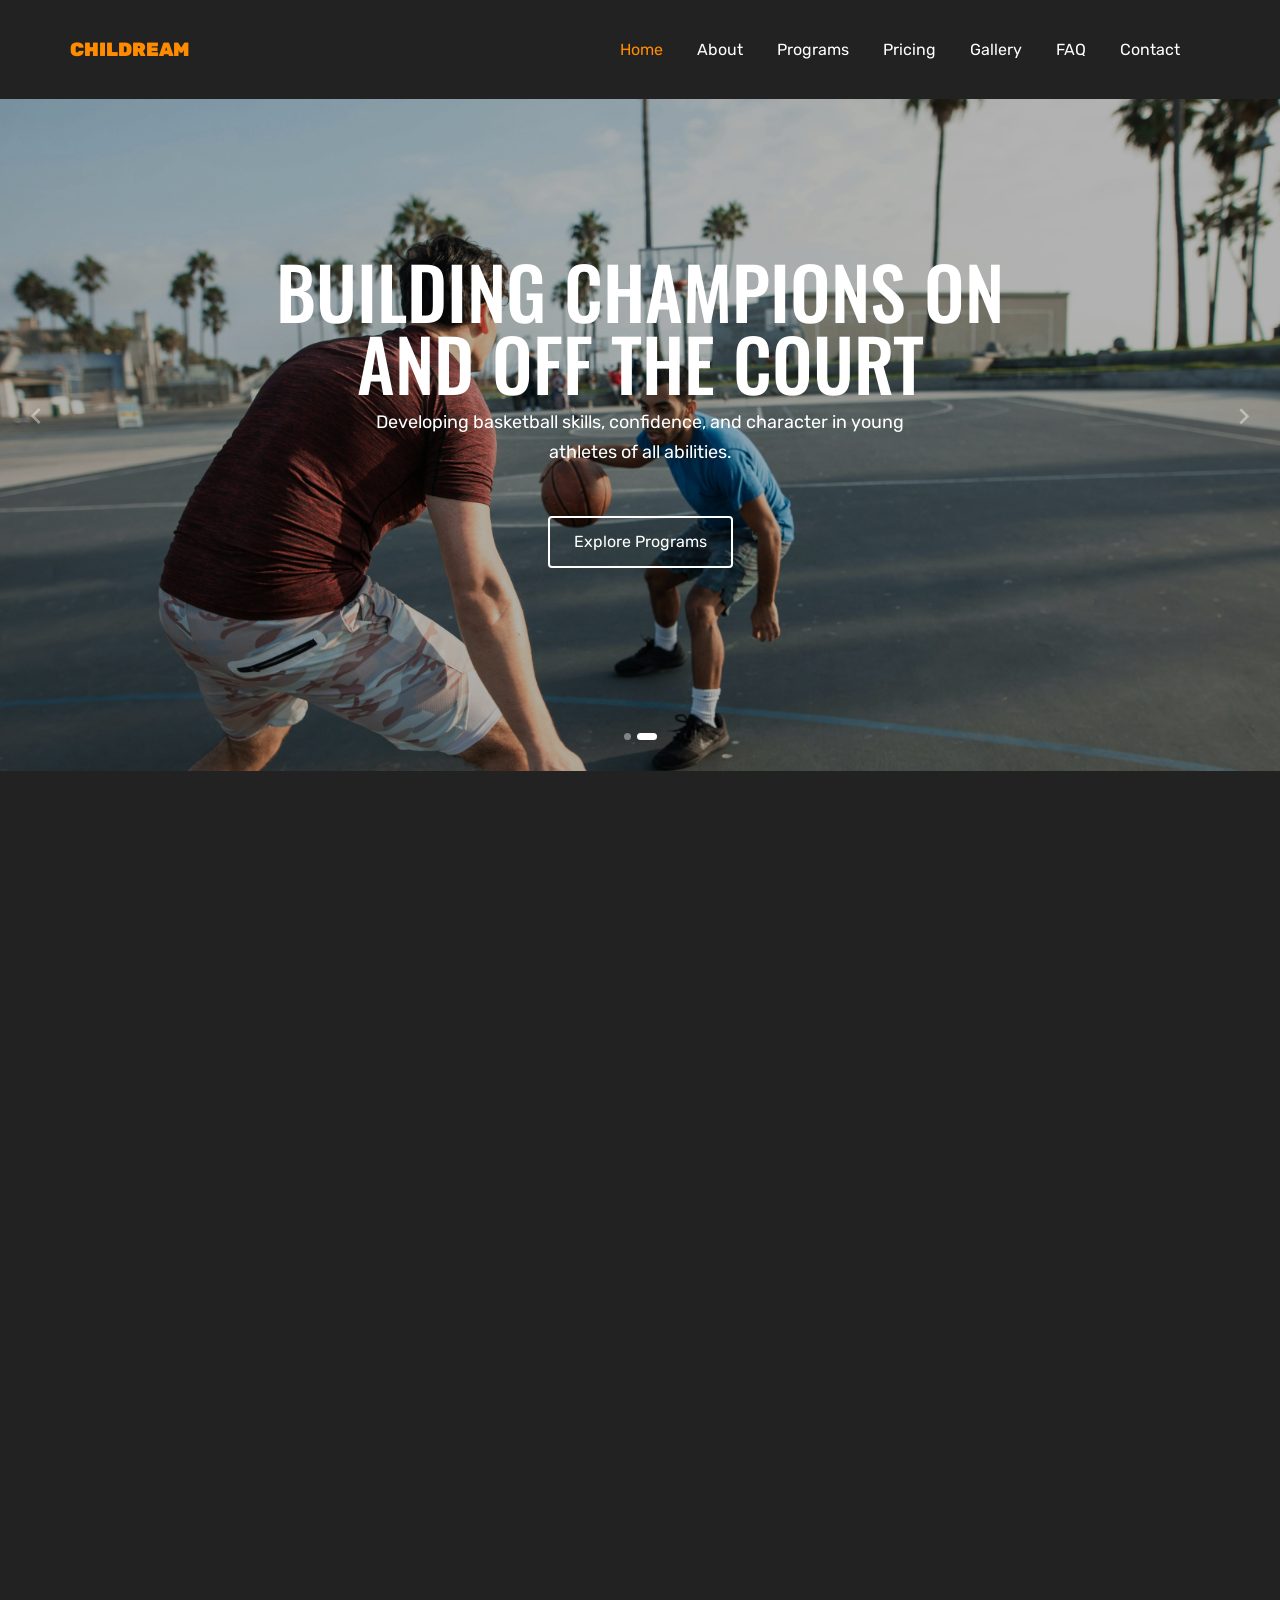
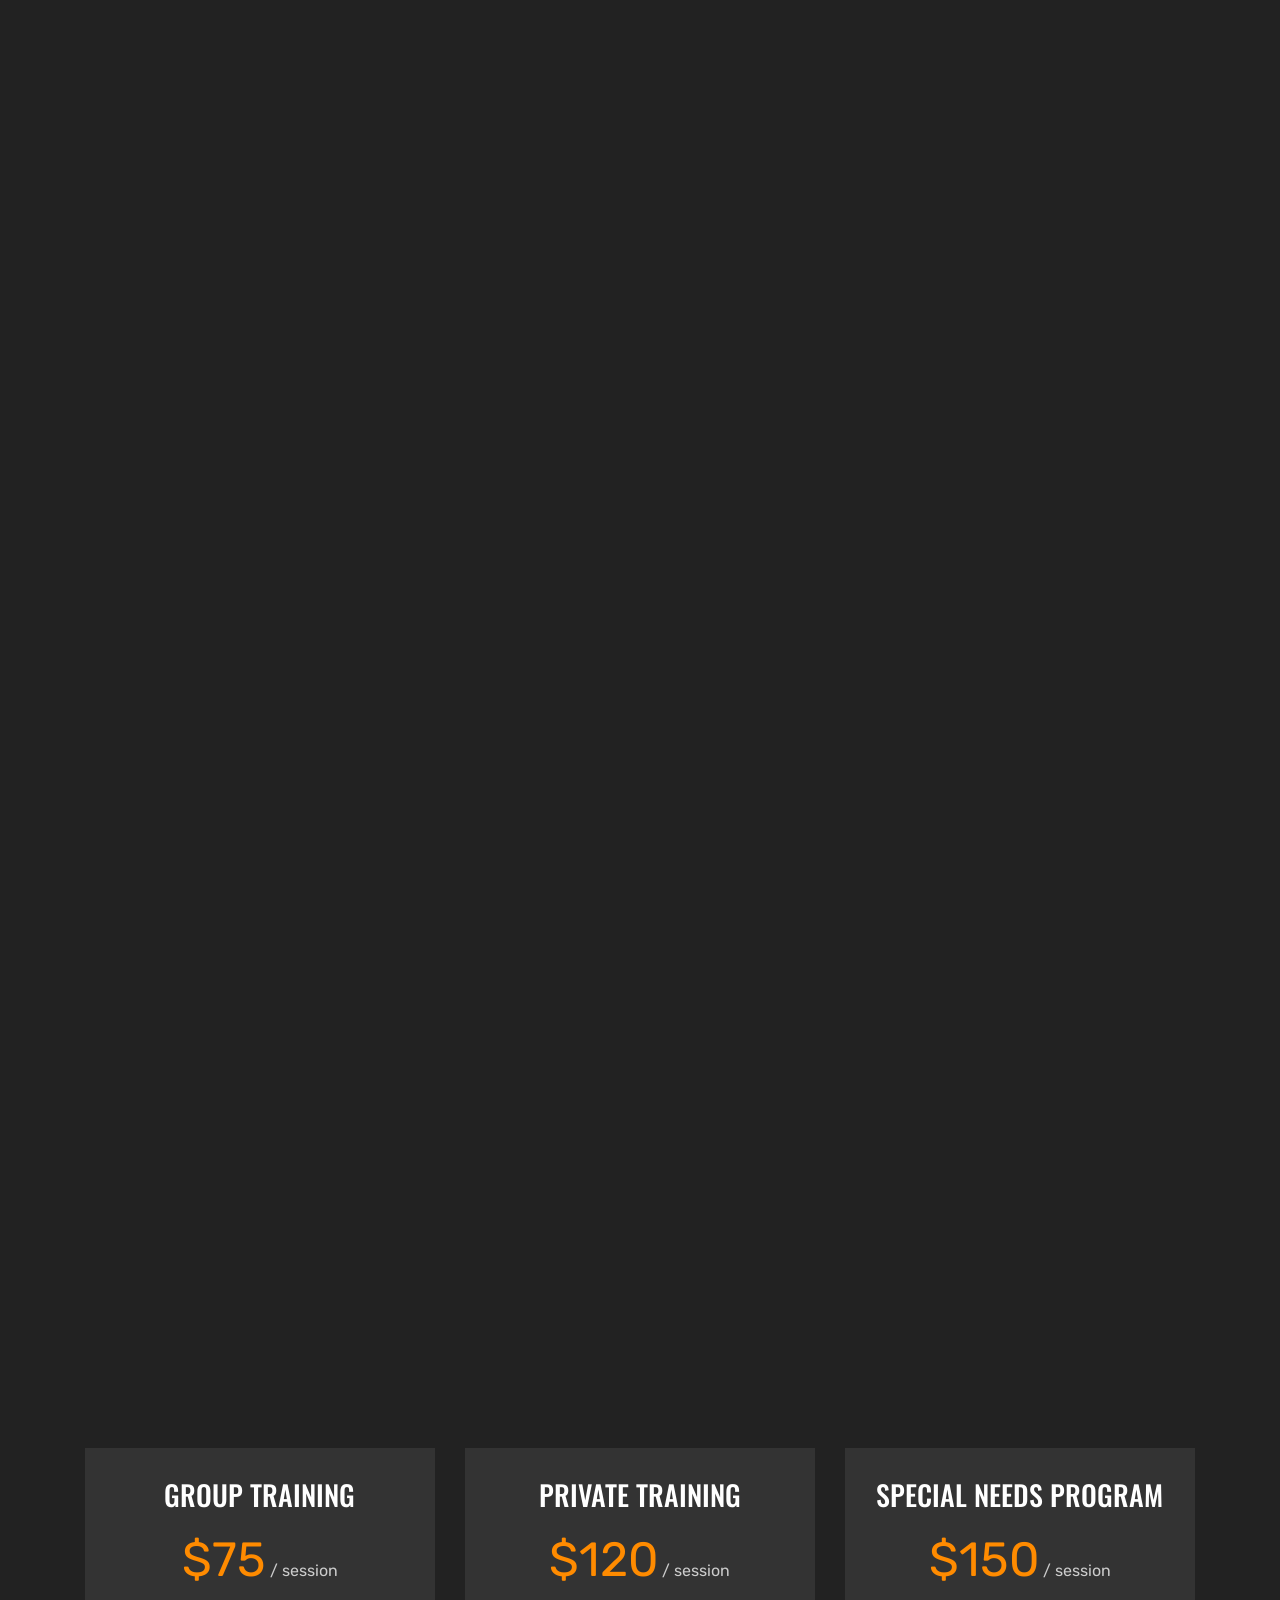
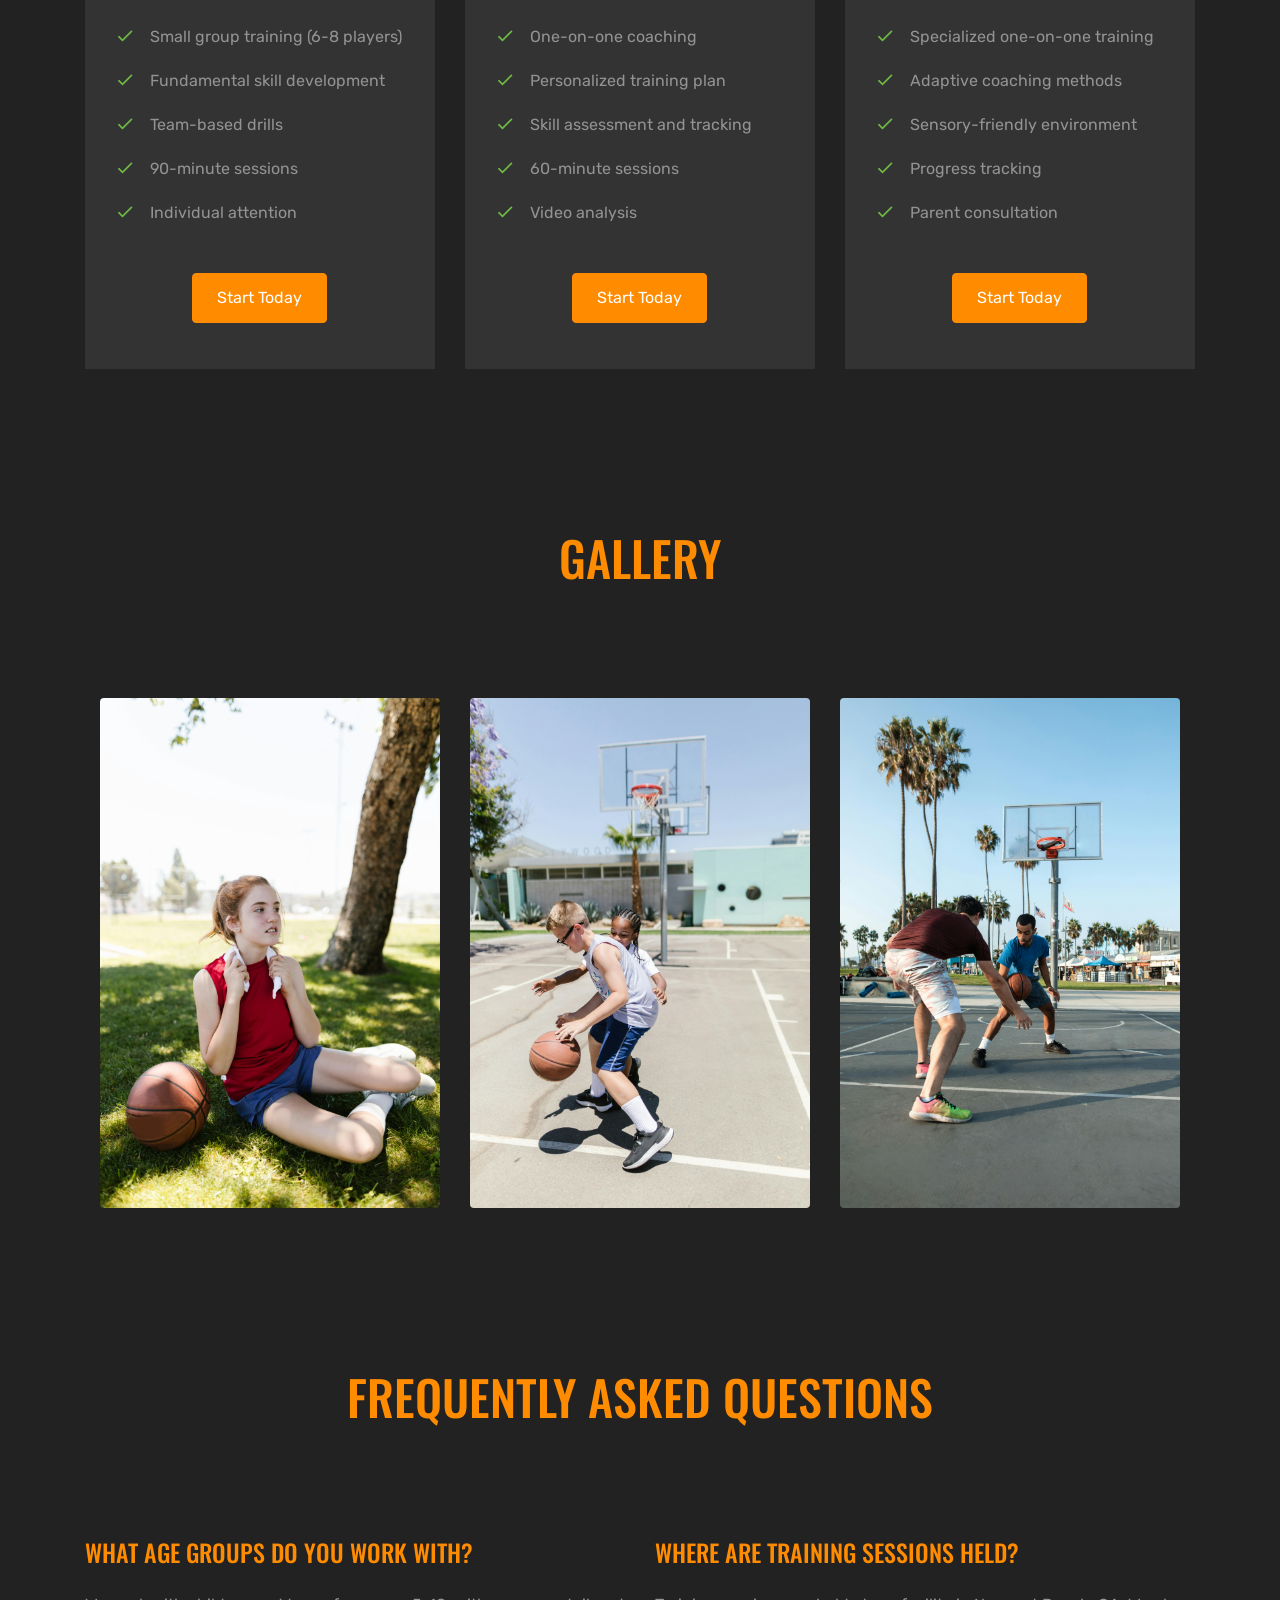
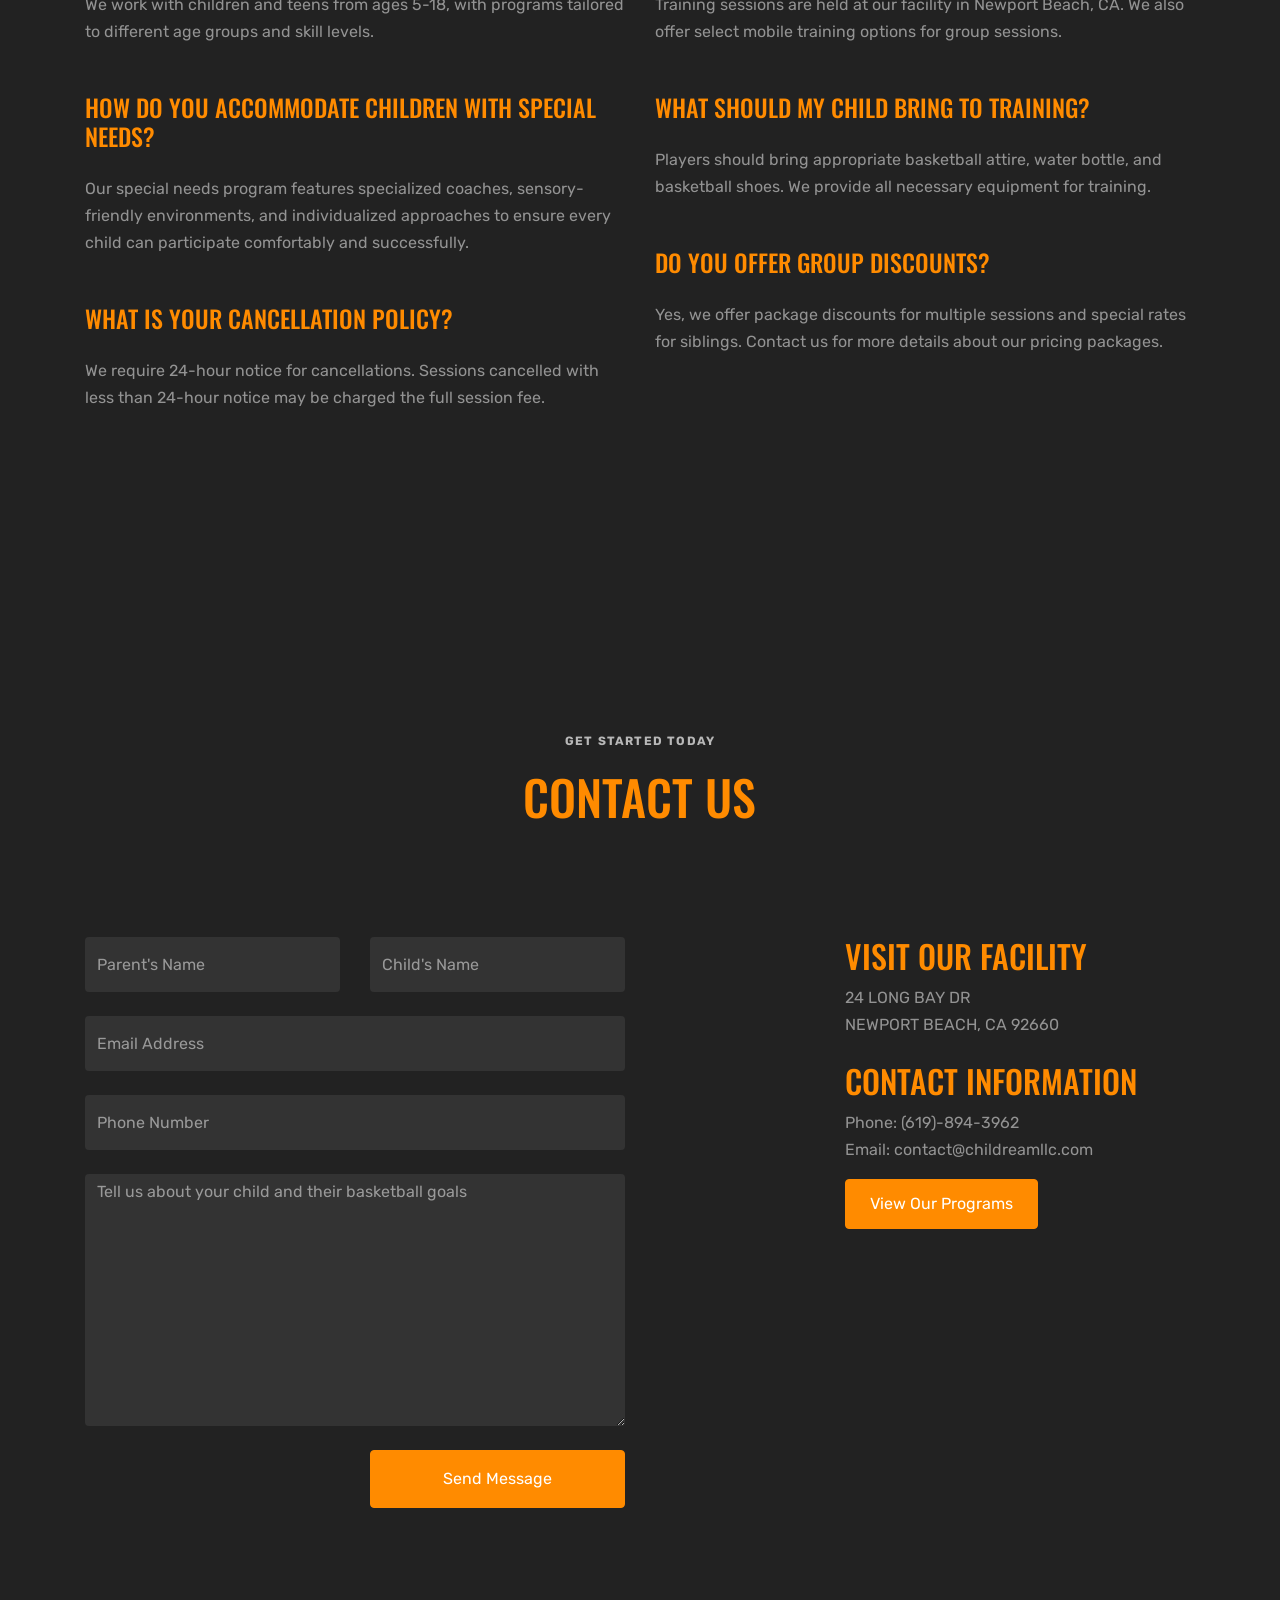
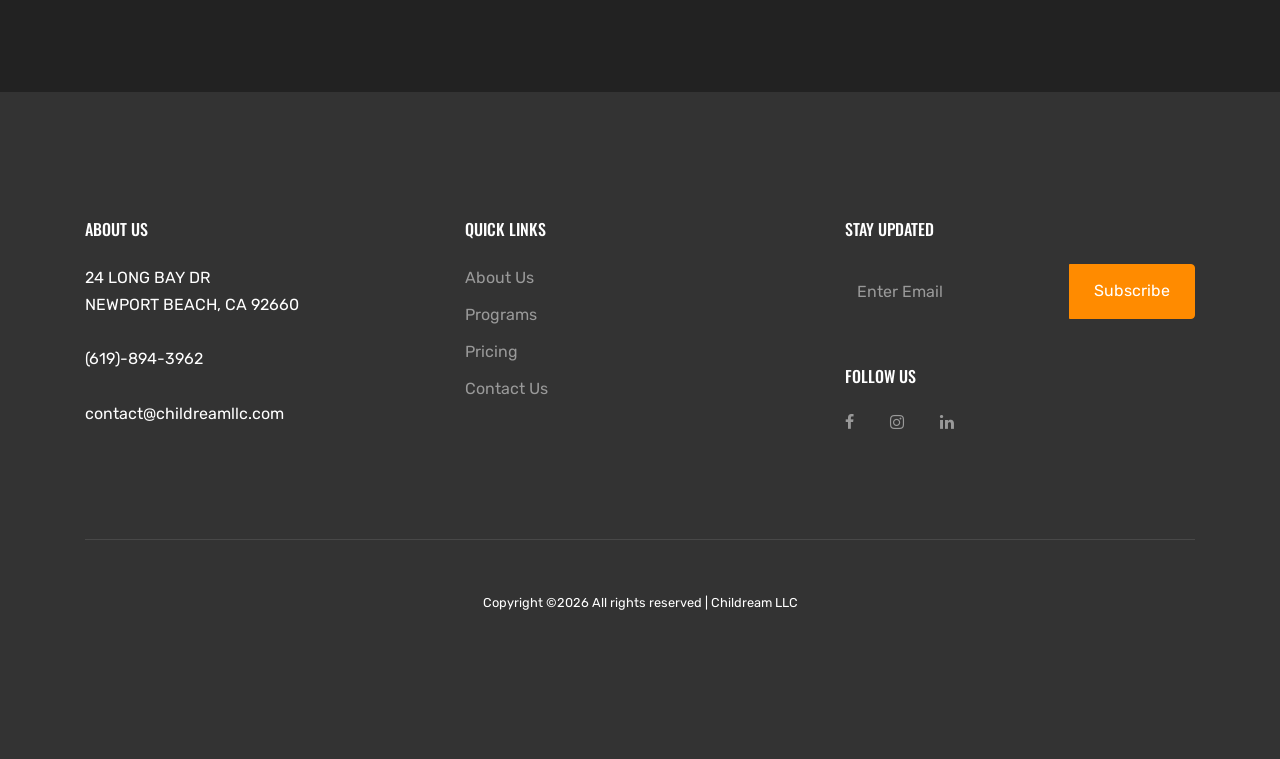
==== index.html @ 26bebbc7 "Initial commit" ====
<!doctype html>
<html lang="en">
<head>
  <title>Childream</title>
  <meta charset="utf-8">
  <meta name="viewport" content="width=device-width, initial-scale=1, shrink-to-fit=no">

  <link href="https://fonts.googleapis.com/css?family=Rubik:300,400,700|Oswald:400,700" rel="stylesheet">

  <link rel="stylesheet" href="fonts/icomoon/style.css">

  <link rel="stylesheet" href="css/bootstrap.min.css">
  <link rel="stylesheet" href="css/jquery.fancybox.min.css">
  <link rel="stylesheet" href="css/owl.carousel.min.css">
  <link rel="stylesheet" href="css/owl.theme.default.min.css">
  <link rel="stylesheet" href="fonts/flaticon/font/flaticon.css">
  <link rel="stylesheet" href="css/aos.css">

  <!-- MAIN CSS -->
  <link rel="stylesheet" href="css/style.css">

</head>
<body data-spy="scroll" data-target=".site-navbar-target" data-offset="300">

  <div id="overlayer"></div>
  <div class="loader">
    <div class="spinner-border text-primary" role="status">
      <span class="sr-only">Loading...</span>
    </div>
  </div>
  
  <div class="site-wrap"  id="home-section">

    <div class="site-mobile-menu site-navbar-target">
      <div class="site-mobile-menu-header">
        <div class="site-mobile-menu-close mt-3">
          <span class="icon-close2 js-menu-toggle"></span>
        </div>
      </div>
      <div class="site-mobile-menu-body"></div>
    </div>




    <header class="site-navbar js-sticky-header site-navbar-target" role="banner">

      <div class="container">
        <div class="row align-items-center position-relative">


          <div class="site-logo">
            <a href="index.html" class="text-black"><span class="text-primary">Childream</span></a>
          </div>
            
            <div class="col-12">
              <nav class="site-navigation text-right ml-auto " role="navigation">

                <ul class="site-menu main-menu js-clone-nav ml-auto d-none d-lg-block">
                  <li><a href="#home-section" class="nav-link">Home</a></li>
                  <li><a href="#about-section" class="nav-link">About</a></li>
                  <li><a href="#services-section" class="nav-link">Programs</a></li>
                  <li><a href="#pricing-section" class="nav-link">Pricing</a></li>
                  <!-- <li><a href="#testimonials-section" class="nav-link">Testimonials</a></li> -->
                  <li><a href="#gallery-section" class="nav-link">Gallery</a></li>
                  <li><a href="#faq-section" class="nav-link">FAQ</a></li>
                  <li><a href="#contact-section" class="nav-link">Contact</a></li>
                </ul>
              </nav>

            </div>

            <div class="toggle-button d-inline-block d-lg-none"><a href="#" class="site-menu-toggle py-5 js-menu-toggle text-white"><span class="icon-menu h3"></span></a></div>

          </div>
        </div>

      </header>

      <div class="owl-carousel slide-one-item">
        <div class="site-section-cover overlay img-bg-section" style="background-image: url('images/top_2.jpg'); " >
          <div class="container">
            <div class="row align-items-center justify-content-center text-center">
              <div class="col-md-12 col-lg-7">
                <h1 data-aos="fade-up" data-aos-delay="">Transform Through Basketball</h1>  
                <p class="mb-5 w-75 mx-auto" data-aos="fade-up" data-aos-delay="100">
                  Professional youth basketball training for all abilities, including specialized programs for children with autism.
                </p>
                <p data-aos="fade-up" data-aos-delay="200">
                  <a href="#contact-section" class="btn btn-outline-white border-w-2 btn-md">Start Your Journey</a>
                </p>
              </div>
            </div>
          </div>
        </div>

        <div class="site-section-cover overlay img-bg-section" style="background-image: url('images/top_1.jpg'); " >
          <div class="container">
            <div class="row align-items-center justify-content-center text-center">
              <div class="col-md-12 col-lg-8">
                <h1 data-aos="fade-up" data-aos-delay="">Building Champions On and Off the Court</h1>      
                <p class="mb-5 w-75 mx-auto" data-aos="fade-up" data-aos-delay="100">
                  Developing basketball skills, confidence, and character in young athletes of all abilities.
                </p>
                <p data-aos="fade-up" data-aos-delay="200">
                  <a href="#services-section" class="btn btn-outline-white border-w-2 btn-md">Explore Programs</a>
                </p>
              </div>
            </div>
          </div>
        </div>
      </div>

      <div class="site-section" id="about-section">
        <div class="container">
          <div class="row mb-5 justify-content-center">
            <div class="col-md-7 text-center">
              <div class="block-heading-1" data-aos="fade-up" data-aos-delay="">
                <h2>About Childream LLC</h2>
              </div>
            </div>
          </div>
          <div class="row justify-content-center mb-5">
            <div class="col-md-10">
              <div data-aos="fade-up" data-aos-delay="100">
                <p class="lead mb-4">We believe that sports are not just about strengthening the body, but about shaping character. At Childream LLC, we are committed to creating a training environment that balances challenge with care, guiding children to grow through experience. We provide structured, professional basketball programs for children of all abilities, welcoming both typically developing children and those with developmental needs such as Autism Spectrum Disorder (ASD), helping each child find their own rhythm and path forward.</p>
                
                <p class="lead mb-4">Every training session is more than just the accumulation of skills; it is a journey where children build resilience through persistence, learn communication through teamwork, and develop confidence through overcoming challenges. Our programs are carefully designed by experienced coaches, combining technical skill development with motor coordination, social engagement, and emotional growth to support well-rounded development.</p>
                
                <p class="lead">On the court, under the rhythm of the game and the warmth of the sun, we witness growth, celebrate progress, and walk alongside each child as they become their best selves.</p>
              </div>
            </div>
          </div>
          
          <div class="row mt-5">
            <div class="col-12">
              <div class="row">
                <div class="col-6 col-md-6 mb-4 col-lg-0 col-lg-3" data-aos="fade-up" data-aos-delay="">
                  <div class="block-counter-1">
                    <span class="number text-primary"><span data-number="5">0</span>+</span>
                    <span class="caption">Years of Experience</span>
                  </div>
                </div>
                <div class="col-6 col-md-6 mb-4 col-lg-0 col-lg-3" data-aos="fade-up" data-aos-delay="100">
                  <div class="block-counter-1">
                    <span class="number text-primary"><span data-number="7">0</span>+</span>
                    <span class="caption">Expert Coaches</span>
                  </div>
                </div>
                <div class="col-6 col-md-6 mb-4 col-lg-0 col-lg-3" data-aos="fade-up" data-aos-delay="200">
                  <div class="block-counter-1">
                    <span class="number text-primary"><span data-number="500">0</span>+</span>
                    <span class="caption">Happy Athletes</span>
                  </div>
                </div>
                <div class="col-6 col-md-6 mb-4 col-lg-0 col-lg-3" data-aos="fade-up" data-aos-delay="300">
                  <div class="block-counter-1">
                    <span class="number text-primary"><span data-number="80">0</span>+</span>
                    <span class="caption">Special Needs Athletes</span>
                  </div>
                </div>
              </div>
            </div>
          </div>
        </div>
      </div>

      <div class="site-section" id="services-section">
        <div class="container">
          <div class="row mb-5 justify-content-center">
            <div class="col-md-7 text-center">
              <div class="block-heading-1" data-aos="fade-up" data-aos-delay="">
                <h2>Our Programs</h2>
                <p class="mt-4">Comprehensive basketball training programs...</p>
              </div>
            </div>
          </div>
          <div class="row">
            <div class="col-md-6 col-lg-4 mb-4" data-aos="fade-up" data-aos-delay="">
              <div class="block__35630">
                <div class="icon mb-3">
                  <span class="flaticon-basketball"></span>
                </div>
                <h3 class="mb-3 text-white">Youth Basketball Development</h3>
                Foundational training program focusing on basketball fundamentals, teamwork, and game understanding for young athletes.
              </div>
            </div>
            <div class="col-md-6 col-lg-4 mb-4" data-aos="fade-up" data-aos-delay="100">
              <div class="block__35630">
                <div class="icon mb-3">
                  <span class="flaticon-trophy"></span>
                </div>
                <h3 class="mb-3 text-white">Special Needs Training</h3>
                Specialized basketball programs for children with autism and other developmental needs, providing personalized attention in a supportive environment.
              </div>
            </div>
            <div class="col-md-6 col-lg-4 mb-4" data-aos="fade-up" data-aos-delay="200">
              <div class="block__35630">
                <div class="icon mb-3">
                  <span class="flaticon-basketball-player"></span>
                </div>
                <h3 class="mb-3 text-white">Private Sessions</h3>
                One-on-one training sessions tailored to individual needs and goals, perfect for focused skill development.
              </div>
            </div>

            <div class="col-md-6 col-lg-4 mb-4" data-aos="fade-up" data-aos-delay="">
              <div class="block__35630">
                <div class="icon mb-3">
                  <span class="flaticon-team"></span>
                </div>
                <h3 class="mb-3 text-white">Team Training</h3>
                Group sessions focusing on team dynamics, game strategy, and collaborative skill development.
              </div>
            </div>
            <div class="col-md-6 col-lg-4 mb-4" data-aos="fade-up" data-aos-delay="100">
              <div class="block__35630">
                <div class="icon mb-3">
                  <span class="flaticon-medal"></span>
                </div>
                <h3 class="mb-3 text-white">Advanced Skills</h3>
                Advanced training programs for experienced players looking to take their game to the next level.
              </div>
            </div>
            <div class="col-md-6 col-lg-4 mb-4" data-aos="fade-up" data-aos-delay="200">
              <div class="block__35630">
                <div class="icon mb-3">
                  <span class="flaticon-basketball-1"></span>
                </div>
                <h3 class="mb-3 text-white">Holiday Camps</h3>
                Intensive basketball camps during school breaks, combining skill development with fun activities.
              </div>
            </div>
          </div>
        </div>
      </div>


      <!-- <div class="site-section">
        <div class="block__73694 mb-2">
          <div class="container">
            <div class="row d-flex no-gutters align-items-stretch">

              <div class="col-12 col-lg-6 block__73422" style="background-image: url('images/img_1.jpg');" data-aos="fade-right" data-aos-delay="">
              </div>



              <div class="col-lg-5 ml-auto p-lg-5 mt-4 mt-lg-0" data-aos="fade-left" data-aos-delay="">
                <h2 class="mb-3 text-primary">My Best Performance</h2>
                <p>Lorem ipsum dolor sit amet, consectetur adipisicing elit. Ducimus id dignissimos nemo minus perspiciatis ullam itaque voluptas iure vero, nesciunt unde odit aspernatur distinctio, maiores facere officiis. Cum, esse, iusto?</p>

                <p>Minus perspiciatis ullam itaque voluptas iure vero, nesciunt unde odit aspernatur distinctio, maiores facere officiis. Cum, esse, iusto?</p>

                <ul class="ul-check primary list-unstyled mt-5">
                  <li>Lorem ipsum dolor.</li>
                  <li>Quod, amet. Provident.</li>
                  <li>Quo, adipisci, quis.</li>
                  <li>Cumque perspiciatis, blanditiis?</li>
                </ul>


              </div>

            </div>
          </div>      
        </div>


        <div class="block__73694">
          <div class="container">
            <div class="row d-flex no-gutters align-items-stretch">

              <div class="col-12 col-lg-6 block__73422 order-lg-2" style="background-image: url('images/img_2.jpg');" data-aos="fade-left" data-aos-delay="">
              </div>



              <div class="col-lg-5 mr-auto p-lg-5 mt-4 mt-lg-0 order-lg-1" data-aos="fade-right" data-aos-delay="">
                <h2 class="mb-3 text-primary">My Best Mentor</h2>
                <p>Lorem ipsum dolor sit amet, consectetur adipisicing elit. Ducimus id dignissimos nemo minus perspiciatis ullam itaque voluptas iure vero, nesciunt unde odit aspernatur distinctio, maiores facere officiis. Cum, esse, iusto?</p>

                <p>Minus perspiciatis ullam itaque voluptas iure vero, nesciunt unde odit aspernatur distinctio, maiores facere officiis. Cum, esse, iusto?</p>

                <ul class="ul-check primary list-unstyled mt-5">
                  <li>Lorem ipsum dolor.</li>
                  <li>Quod, amet. Provident.</li>
                  <li>Quo, adipisci, quis.</li>
                  <li>Cumque perspiciatis, blanditiis?</li>
                </ul>

              </div>

            </div>
          </div>      
        </div>
      </div> -->

      <!-- <div class="site-section" id="team-section">
        <div class="container">
          <div class="row mb-5 justify-content-center">
            <div class="col-md-7 text-center">
              <div class="block-heading-1" data-aos="fade-up" data-aos-delay="">
                <h2>Our Coaching Staff</h2>
                <p>Our experienced coaches are dedicated to developing young athletes both on and off the court, with specialized expertise in youth development and special needs training.</p>
              </div>
            </div>
          </div>
          <div class="row">
            <div class="col-lg-4 col-md-6 mb-4" data-aos="fade-up">
              <div class="block-team-member-1 text-center rounded">
                <figure>
                  <img src="images/person_1.jpg" alt="Coach" class="img-fluid rounded-circle">
                </figure>
                <h3 class="font-size-20 text-black">Michael Johnson</h3>
                <span class="d-block font-gray-5 letter-spacing-1 text-uppercase font-size-12 mb-3">Head Basketball Coach</span>
                <p class="px-3">Specializing in youth development and advanced basketball techniques with 15 years of coaching experience.</p>
              </div>
            </div>

            <div class="col-lg-4 col-md-6 mb-4" data-aos="fade-up" data-aos-delay="100">
              <div class="block-team-member-1 text-center rounded">
                <figure>
                  <img src="images/person_2.jpg" alt="Coach" class="img-fluid rounded-circle">
                </figure>
                <h3 class="font-size-20 text-black">Sarah Williams</h3>
                <span class="d-block font-gray-5 letter-spacing-1 text-uppercase font-size-12 mb-3">Special Needs Program Director</span>
                <p class="px-3">Certified in adaptive sports training with expertise in working with children with autism.</p>
              </div>
            </div>

            <div class="col-lg-4 col-md-6 mb-4" data-aos="fade-up" data-aos-delay="200">
              <div class="block-team-member-1 text-center rounded">
                <figure>
                  <img src="images/person_3.jpg" alt="Coach" class="img-fluid rounded-circle">
                </figure>
                <h3 class="font-size-20 text-black">David Chen</h3>
                <span class="d-block font-gray-5 letter-spacing-1 text-uppercase font-size-12 mb-3">Youth Development Coach</span>
                <p class="px-3">Specializing in fundamental skill development and youth basketball training.</p>
              </div>
            </div>
          </div>
        </div>
      </div> -->


    <section class="site-section" id="pricing-section">
      <div class="container">
        <div class="row mb-5 justify-content-center text-center">
          <div class="col-md-7">
            <div class="block-heading-1" data-aos="fade-up" data-aos-delay="">
              <h2>Training Programs</h2>
              <p>Choose the program that best fits your child's needs and goals. All programs include professional coaching and personalized attention.</p>
            </div>
          </div>
        </div>
        <div class="row mb-5">
          <div class="col-md-6 mb-4 mb-lg-0 col-lg-4" data-aos="fade-up" data-aos-delay="">
            <div class="pricing">
              <h3 class="text-center text-white">Group Training</h3>
              <div class="price text-center mb-4 ">
                <span><span>$75</span> / session</span>
              </div>
              <ul class="list-unstyled ul-check success mb-5">
                <li>Small group training (6-8 players)</li>
                <li>Fundamental skill development</li>
                <li>Team-based drills</li>
                <li>90-minute sessions</li>
                <li class="remove">Individual attention</li>
              </ul>
              <p class="text-center">
                <a href="#contact-section" class="btn btn-primary btn-md text-white">Start Today</a>
              </p>
            </div>
          </div>

          <div class="col-md-6 mb-4 mb-lg-0 col-lg-4" data-aos="fade-up" data-aos-delay="100">
            <div class="pricing">
              <h3 class="text-center text-white">Private Training</h3>
              <div class="price text-center mb-4 ">
                <span><span>$120</span> / session</span>
              </div>
              <ul class="list-unstyled ul-check success mb-5">
                <li>One-on-one coaching</li>
                <li>Personalized training plan</li>
                <li>Skill assessment and tracking</li>
                <li>60-minute sessions</li>
                <li>Video analysis</li>
              </ul>
              <p class="text-center">
                <a href="#contact-section" class="btn btn-primary btn-md text-white">Start Today</a>
              </p>
            </div>
          </div>

          <div class="col-md-6 mb-4 mb-lg-0 col-lg-4" data-aos="fade-up" data-aos-delay="200">
            <div class="pricing">
              <h3 class="text-center text-white">Special Needs Program</h3>
              <div class="price text-center mb-4 ">
                <span><span>$150</span> / session</span>
              </div>
              <ul class="list-unstyled ul-check success mb-5">
                <li>Specialized one-on-one training</li>
                <li>Adaptive coaching methods</li>
                <li>Sensory-friendly environment</li>
                <li>Progress tracking</li>
                <li>Parent consultation</li>
              </ul>
              <p class="text-center">
                <a href="#contact-section" class="btn btn-primary btn-md text-white">Start Today</a>
              </p>
            </div>
          </div>
        </div>

        <div class="site-section" id="gallery-section">
          <div class="container">
            <div class="row mb-5 justify-content-center">
              <div class="col-md-7 text-center">
                <div class="block-heading-1" data-aos="fade-up" data-aos-delay="">
                  <h2>Gallery</h2>
                </div>
              </div>
            </div>
            <div class="row">
              <div class="col-md-4 mb-4" data-aos="fade-up" data-aos-delay="">
                <img src="images/gallery_1.jpg" alt="Basketball Training" class="img-fluid rounded">
              </div>
              <div class="col-md-4 mb-4" data-aos="fade-up" data-aos-delay="100">
                <img src="images/gallery_2.jpg" alt="Basketball Training" class="img-fluid rounded">
              </div>
              <div class="col-md-4 mb-4" data-aos="fade-up" data-aos-delay="200">
                <img src="images/gallery_3.jpg" alt="Basketball Training" class="img-fluid rounded">
              </div>
            </div>
          </div>
        </div>

        <div class="row mb-5" id="faq-section">
          <div class="col-12 text-center mb-5">
            <div class="block-heading-1" data-aos="fade-up" data-aos-delay="">
              <h2>Frequently Asked Questions</h2>
            </div>
          </div>
          <div class="col-lg-6">
            <div class="mb-5" data-aos="fade-up" data-aos-delay="100">
              <h3 class="text-primary h4 mb-4">What age groups do you work with?</h3>
              <p>We work with children and teens from ages 5-18, with programs tailored to different age groups and skill levels.</p>
            </div>

            <div class="mb-5" data-aos="fade-up" data-aos-delay="100">
              <h3 class="text-primary h4 mb-4">How do you accommodate children with special needs?</h3>
              <p>Our special needs program features specialized coaches, sensory-friendly environments, and individualized approaches to ensure every child can participate comfortably and successfully.</p>
            </div>

            <div class="mb-5" data-aos="fade-up" data-aos-delay="100">
              <h3 class="text-primary h4 mb-4">What is your cancellation policy?</h3>
              <p>We require 24-hour notice for cancellations. Sessions cancelled with less than 24-hour notice may be charged the full session fee.</p>
            </div>
          </div>
          <div class="col-lg-6">
            <div class="mb-5" data-aos="fade-up" data-aos-delay="100">
              <h3 class="text-primary h4 mb-4">Where are training sessions held?</h3>
              <p>Training sessions are held at our facility in Newport Beach, CA. We also offer select mobile training options for group sessions.</p>
            </div>

            <div class="mb-5" data-aos="fade-up" data-aos-delay="100">
              <h3 class="text-primary h4 mb-4">What should my child bring to training?</h3>
              <p>Players should bring appropriate basketball attire, water bottle, and basketball shoes. We provide all necessary equipment for training.</p>
            </div>

            <div class="mb-5" data-aos="fade-up" data-aos-delay="100">
              <h3 class="text-primary h4 mb-4">Do you offer group discounts?</h3>
              <p>Yes, we offer package discounts for multiple sessions and special rates for siblings. Contact us for more details about our pricing packages.</p>
            </div>
          </div>
        </div>
      </div>
    </section>


    

    <!-- <div class="site-section block-13" id="testimonials-section" data-aos="fade">
      <div class="container">
        <div class="text-center mb-5">
          <div class="block-heading-1">
            <h2>Parent Testimonials</h2>
          </div>
        </div>

        <div class="owl-carousel nonloop-block-13">
          <div>
            <div class="block-testimony-1 text-center">
              <blockquote class="mb-4">
                <p>&ldquo;The special needs program at Childream has been transformative for my son. The coaches understand his needs and have helped him develop not just basketball skills, but also confidence and social abilities. It's amazing to see him look forward to practice every week.&rdquo;</p>
              </blockquote>
              <figure>
                <img src="images/person_1.jpg" alt="Parent" class="img-fluid rounded-circle mx-auto">
              </figure>
              <h3 class="font-size-20 text-black">Sarah Thompson</h3>
              <span class="d-block font-gray-5">Parent of Alex, Special Needs Program</span>
            </div>
          </div>

          <div>
            <div class="block-testimony-1 text-center">
              <figure>
                <img src="images/person_2.jpg" alt="Parent" class="img-fluid rounded-circle mx-auto">
              </figure>
              <h3 class="font-size-20 mb-4 text-black">Michael Rodriguez</h3>
              <span class="d-block font-gray-5">Parent of Two Youth Players</span>
              <blockquote class="mb-4">
                <p>&ldquo;Both my children have improved tremendously since joining Childream's youth development program. The coaches focus on both individual skills and team play, creating a perfect balance for young athletes.&rdquo;</p>
              </blockquote>
            </div>
          </div>

          <div>
            <div class="block-testimony-1 text-center">
              <blockquote class="mb-4">
                <p>&ldquo;The private training sessions have been invaluable for my daughter. Her coach has helped her develop advanced skills while building her confidence. The personalized attention and structured progression are exactly what we were looking for.&rdquo;</p>
              </blockquote>
              <figure>
                <img src="images/person_3.jpg" alt="Parent" class="img-fluid rounded-circle mx-auto">
              </figure>
              <h3 class="font-size-20 text-black">Jennifer Chen</h3>
              <span class="d-block font-gray-5">Parent of Private Training Student</span>
            </div>
          </div>
        </div>
      </div>
    </div> -->

    


    <div class="site-section" id="contact-section">
      <div class="container">
        <div class="row mb-5 justify-content-center">
          <div class="col-md-7 text-center">
            <div class="block-heading-1" data-aos="fade-up" data-aos-delay="">
              <span class="mb-3 d-block">Get Started Today</span>
              <h2>Contact Us</h2>
            </div>
          </div>
        </div>
        <div class="row">
          <div class="col-lg-6 mb-5" data-aos="fade-up" data-aos-delay="100">
            <form action="https://formsubmit.co/contact@childreamllc.com" method="POST">
              <!-- Add these hidden inputs for FormSubmit configuration -->
              <input type="hidden" name="_subject" value="New Contact Form Submission - Childream LLC">
              <input type="hidden" name="_template" value="table">
              <!-- <input type="hidden" name="_next" value="https://yourwebsite.com/thanks.html"> -->
              <!-- Prevent spam -->
              <input type="hidden" name="_captcha" value="true">
              
              <div class="form-group row">
                <div class="col-md-6 mb-4 mb-lg-0">
                  <input type="text" name="Parent_Name" class="form-control" placeholder="Parent's Name" required>
                </div>
                <div class="col-md-6">
                  <input type="text" name="Child_Name" class="form-control" placeholder="Child's Name" required>
                </div>
              </div>

              <div class="form-group row">
                <div class="col-md-12">
                  <input type="email" name="email" class="form-control" placeholder="Email Address" required>
                </div>
              </div>

              <div class="form-group row">
                <div class="col-md-12">
                  <input type="tel" name="phone" class="form-control" placeholder="Phone Number" required>
                </div>
              </div>

              <div class="form-group row">
                <div class="col-md-12">
                  <textarea name="message" class="form-control" placeholder="Tell us about your child and their basketball goals" cols="30" rows="10" required></textarea>
                </div>
              </div>
              <div class="form-group row">
                <div class="col-md-6 ml-auto">
                  <input type="submit" class="btn btn-block btn-primary text-white py-3 px-5" value="Send Message">
                </div>
              </div>
            </form>
          </div>

          <div class="col-lg-4 ml-auto" data-aos="fade-up" data-aos-delay="200">
            <h2 class="text-primary">Visit Our Facility</h2>
            <p>24 LONG BAY DR<br>
            NEWPORT BEACH, CA 92660</p>
            
            <h2 class="text-primary mt-4">Contact Information</h2>
            <p>Phone: (619)-894-3962<br>
            Email: contact@childreamllc.com</p>
            
            <p><a href="#pricing-section" class="btn btn-primary text-white">View Our Programs</a></p>
          </div>
        </div>
      </div>
    </div>


    <footer class="site-footer">
      <div class="container">
        <div class="row">
          <div class="col-md-6">
            <div class="row">
              <div class="col-md-8">
                <h2 class="footer-heading mb-4">About Us</h2>
                <p>24 LONG BAY DR<br>
                NEWPORT BEACH, CA 92660<br><br>
                (619)-894-3962<br><br>
                contact@childreamllc.com</p>
                <!-- <p>We believe that sports are not just about strengthening the body, but about shaping character. At Childream LLC, we are committed to creating a training environment that balances challenge with care, guiding children to grow through experience.</p> -->
              </div>
              <div class="col-md-4 ml-auto">
                <h2 class="footer-heading mb-4">Quick Links</h2>
                <ul class="list-unstyled">
                  <li><a href="#about-section">About Us</a></li>
                  <li><a href="#services-section">Programs</a></li>
                  <!-- <li><a href="#testimonials-section">Testimonials</a></li> -->
                  <li><a href="#pricing-section">Pricing</a></li>
                  <li><a href="#contact-section">Contact Us</a></li>
                </ul>
              </div>
            </div>
          </div>
          <div class="col-md-4 ml-auto">
            <div class="mb-5">
              <h2 class="footer-heading mb-4">Stay Updated</h2>
              <form action="#" method="post" class="footer-subscribe-form">
                <div class="input-group mb-3">
                  <input type="text" class="form-control border-secondary text-white bg-transparent" placeholder="Enter Email" aria-label="Enter Email" aria-describedby="button-addon2">
                  <div class="input-group-append">
                    <button class="btn btn-primary text-white" type="button" id="button-addon2">Subscribe</button>
                  </div>
                </div>
              </form>
            </div>

            <h2 class="footer-heading mb-4">Follow Us</h2>
            <a href="#" class="smoothscroll pl-0 pr-3"><span class="icon-facebook"></span></a>
            <a href="#" class="pl-3 pr-3"><span class="icon-instagram"></span></a>
            <a href="#" class="pl-3 pr-3"><span class="icon-linkedin"></span></a>
          </div>
        </div>
        <div class="row pt-5 mt-5 text-center">
          <div class="col-md-12">
            <div class="border-top pt-5">
              <p class="copyright"><small>
                              Copyright &copy;<script>document.write(new Date().getFullYear());</script> All rights reserved | Childream LLC
                            </small></p>
            </div>
          </div>
        </div>
      </div>
    </footer>

  </div>

  <script src="js/jquery-3.3.1.min.js"></script>
  <script src="js/popper.min.js"></script>
  <script src="js/bootstrap.min.js"></script>
  <script src="js/owl.carousel.min.js"></script>
  <script src="js/jquery.sticky.js"></script>
  <script src="js/jquery.waypoints.min.js"></script>
  <script src="js/jquery.animateNumber.min.js"></script>
  <script src="js/jquery.fancybox.min.js"></script>
  <script src="js/jquery.easing.1.3.js"></script>
  <script src="js/aos.js"></script>

  <script src="js/main.js"></script>

</body>
</html>
---- fonts/icomoon/style.css ----
@font-face {
  font-family: 'icomoon';
  src:  url('fonts/icomoon.eot?10si43');
  src:  url('fonts/icomoon.eot?10si43#iefix') format('embedded-opentype'),
    url('fonts/icomoon.ttf?10si43') format('truetype'),
    url('fonts/icomoon.woff?10si43') format('woff'),
    url('fonts/icomoon.svg?10si43#icomoon') format('svg');
  font-weight: normal;
  font-style: normal;
}

[class^="icon-"], [class*=" icon-"] {
  /* use !important to prevent issues with browser extensions that change fonts */
  font-family: 'icomoon' !important;
  speak: none;
  font-style: normal;
  font-weight: normal;
  font-variant: normal;
  text-transform: none;
  line-height: 1;

  /* Better Font Rendering =========== */
  -webkit-font-smoothing: antialiased;
  -moz-osx-font-smoothing: grayscale;
}

.icon-asterisk:before {
  content: "\f069";
}
.icon-plus:before {
  content: "\f067";
}
.icon-question:before {
  content: "\f128";
}
.icon-minus:before {
  content: "\f068";
}
.icon-glass:before {
  content: "\f000";
}
.icon-music:before {
  content: "\f001";
}
.icon-search:before {
  content: "\f002";
}
.icon-envelope-o:before {
  content: "\f003";
}
.icon-heart:before {
  content: "\f004";
}
.icon-star:before {
  content: "\f005";
}
.icon-star-o:before {
  content: "\f006";
}
.icon-user:before {
  content: "\f007";
}
.icon-film:before {
  content: "\f008";
}
.icon-th-large:before {
  content: "\f009";
}
.icon-th:before {
  content: "\f00a";
}
.icon-th-list:before {
  content: "\f00b";
}
.icon-check:before {
  content: "\f00c";
}
.icon-close:before {
  content: "\f00d";
}
.icon-remove:before {
  content: "\f00d";
}
.icon-times:before {
  content: "\f00d";
}
.icon-search-plus:before {
  content: "\f00e";
}
.icon-search-minus:before {
  content: "\f010";
}
.icon-power-off:before {
  content: "\f011";
}
.icon-signal:before {
  content: "\f012";
}
.icon-cog:before {
  content: "\f013";
}
.icon-gear:before {
  content: "\f013";
}
.icon-trash-o:before {
  content: "\f014";
}
.icon-home:before {
  content: "\f015";
}
.icon-file-o:before {
  content: "\f016";
}
.icon-clock-o:before {
  content: "\f017";
}
.icon-road:before {
  content: "\f018";
}
.icon-download:before {
  content: "\f019";
}
.icon-arrow-circle-o-down:before {
  content: "\f01a";
}
.icon-arrow-circle-o-up:before {
  content: "\f01b";
}
.icon-inbox:before {
  content: "\f01c";
}
.icon-play-circle-o:before {
  content: "\f01d";
}
.icon-repeat:before {
  content: "\f01e";
}
.icon-rotate-right:before {
  content: "\f01e";
}
.icon-refresh:before {
  content: "\f021";
}
.icon-list-alt:before {
  content: "\f022";
}
.icon-lock:before {
  content: "\f023";
}
.icon-flag:before {
  content: "\f024";
}
.icon-headphones:before {
  content: "\f025";
}
.icon-volume-off:before {
  content: "\f026";
}
.icon-volume-down:before {
  content: "\f027";
}
.icon-volume-up:before {
  content: "\f028";
}
.icon-qrcode:before {
  content: "\f029";
}
.icon-barcode:before {
  content: "\f02a";
}
.icon-tag:before {
  content: "\f02b";
}
.icon-tags:before {
  content: "\f02c";
}
.icon-book:before {
  content: "\f02d";
}
.icon-bookmark:before {
  content: "\f02e";
}
.icon-print:before {
  content: "\f02f";
}
.icon-camera:before {
  content: "\f030";
}
.icon-font:before {
  content: "\f031";
}
.icon-bold:before {
  content: "\f032";
}
.icon-italic:before {
  content: "\f033";
}
.icon-text-height:before {
  content: "\f034";
}
.icon-text-width:before {
  content: "\f035";
}
.icon-align-left:before {
  content: "\f036";
}
.icon-align-center:before {
  content: "\f037";
}
.icon-align-right:before {
  content: "\f038";
}
.icon-align-justify:before {
  content: "\f039";
}
.icon-list:before {
  content: "\f03a";
}
.icon-dedent:before {
  content: "\f03b";
}
.icon-outdent:before {
  content: "\f03b";
}
.icon-indent:before {
  content: "\f03c";
}
.icon-video-camera:before {
  content: "\f03d";
}
.icon-image:before {
  content: "\f03e";
}
.icon-photo:before {
  content: "\f03e";
}
.icon-picture-o:before {
  content: "\f03e";
}
.icon-pencil:before {
  content: "\f040";
}
.icon-map-marker:before {
  content: "\f041";
}
.icon-adjust:before {
  content: "\f042";
}
.icon-tint:before {
  content: "\f043";
}
.icon-edit:before {
  content: "\f044";
}
.icon-pencil-square-o:before {
  content: "\f044";
}
.icon-share-square-o:before {
  content: "\f045";
}
.icon-check-square-o:before {
  content: "\f046";
}
.icon-arrows:before {
  content: "\f047";
}
.icon-step-backward:before {
  content: "\f048";
}
.icon-fast-backward:before {
  content: "\f049";
}
.icon-backward:before {
  content: "\f04a";
}
.icon-play:before {
  content: "\f04b";
}
.icon-pause:before {
  content: "\f04c";
}
.icon-stop:before {
  content: "\f04d";
}
.icon-forward:before {
  content: "\f04e";
}
.icon-fast-forward:before {
  content: "\f050";
}
.icon-step-forward:before {
  content: "\f051";
}
.icon-eject:before {
  content: "\f052";
}
.icon-chevron-left:before {
  content: "\f053";
}
.icon-chevron-right:before {
  content: "\f054";
}
.icon-plus-circle:before {
  content: "\f055";
}
.icon-minus-circle:before {
  content: "\f056";
}
.icon-times-circle:before {
  content: "\f057";
}
.icon-check-circle:before {
  content: "\f058";
}
.icon-question-circle:before {
  content: "\f059";
}
.icon-info-circle:before {
  content: "\f05a";
}
.icon-crosshairs:before {
  content: "\f05b";
}
.icon-times-circle-o:before {
  content: "\f05c";
}
.icon-check-circle-o:before {
  content: "\f05d";
}
.icon-ban:before {
  content: "\f05e";
}
.icon-arrow-left:before {
  content: "\f060";
}
.icon-arrow-right:before {
  content: "\f061";
}
.icon-arrow-up:before {
  content: "\f062";
}
.icon-arrow-down:before {
  content: "\f063";
}
.icon-mail-forward:before {
  content: "\f064";
}
.icon-share:before {
  content: "\f064";
}
.icon-expand:before {
  content: "\f065";
}
.icon-compress:before {
  content: "\f066";
}
.icon-exclamation-circle:before {
  content: "\f06a";
}
.icon-gift:before {
  content: "\f06b";
}
.icon-leaf:before {
  content: "\f06c";
}
.icon-fire:before {
  content: "\f06d";
}
.icon-eye:before {
  content: "\f06e";
}
.icon-eye-slash:before {
  content: "\f070";
}
.icon-exclamation-triangle:before {
  content: "\f071";
}
.icon-warning:before {
  content: "\f071";
}
.icon-plane:before {
  content: "\f072";
}
.icon-calendar:before {
  content: "\f073";
}
.icon-random:before {
  content: "\f074";
}
.icon-comment:before {
  content: "\f075";
}
.icon-magnet:before {
  content: "\f076";
}
.icon-chevron-up:before {
  content: "\f077";
}
.icon-chevron-down:before {
  content: "\f078";
}
.icon-retweet:before {
  content: "\f079";
}
.icon-shopping-cart:before {
  content: "\f07a";
}
.icon-folder:before {
  content: "\f07b";
}
.icon-folder-open:before {
  content: "\f07c";
}
.icon-arrows-v:before {
  content: "\f07d";
}
.icon-arrows-h:before {
  content: "\f07e";
}
.icon-bar-chart:before {
  content: "\f080";
}
.icon-bar-chart-o:before {
  content: "\f080";
}
.icon-twitter-square:before {
  content: "\f081";
}
.icon-facebook-square:before {
  content: "\f082";
}
.icon-camera-retro:before {
  content: "\f083";
}
.icon-key:before {
  content: "\f084";
}
.icon-cogs:before {
  content: "\f085";
}
.icon-gears:before {
  content: "\f085";
}
.icon-comments:before {
  content: "\f086";
}
.icon-thumbs-o-up:before {
  content: "\f087";
}
.icon-thumbs-o-down:before {
  content: "\f088";
}
.icon-star-half:before {
  content: "\f089";
}
.icon-heart-o:before {
  content: "\f08a";
}
.icon-sign-out:before {
  content: "\f08b";
}
.icon-linkedin-square:before {
  content: "\f08c";
}
.icon-thumb-tack:before {
  content: "\f08d";
}
.icon-external-link:before {
  content: "\f08e";
}
.icon-sign-in:before {
  content: "\f090";
}
.icon-trophy:before {
  content: "\f091";
}
.icon-github-square:before {
  content: "\f092";
}
.icon-upload:before {
  content: "\f093";
}
.icon-lemon-o:before {
  content: "\f094";
}
.icon-phone:before {
  content: "\f095";
}
.icon-square-o:before {
  content: "\f096";
}
.icon-bookmark-o:before {
  content: "\f097";
}
.icon-phone-square:before {
  content: "\f098";
}
.icon-twitter:before {
  content: "\f099";
}
.icon-facebook:before {
  content: "\f09a";
}
.icon-facebook-f:before {
  content: "\f09a";
}
.icon-github:before {
  content: "\f09b";
}
.icon-unlock:before {
  content: "\f09c";
}
.icon-credit-card:before {
  content: "\f09d";
}
.icon-feed:before {
  content: "\f09e";
}
.icon-rss:before {
  content: "\f09e";
}
.icon-hdd-o:before {
  content: "\f0a0";
}
.icon-bullhorn:before {
  content: "\f0a1";
}
.icon-bell-o:before {
  content: "\f0a2";
}
.icon-certificate:before {
  content: "\f0a3";
}
.icon-hand-o-right:before {
  content: "\f0a4";
}
.icon-hand-o-left:before {
  content: "\f0a5";
}
.icon-hand-o-up:before {
  content: "\f0a6";
}
.icon-hand-o-down:before {
  content: "\f0a7";
}
.icon-arrow-circle-left:before {
  content: "\f0a8";
}
.icon-arrow-circle-right:before {
  content: "\f0a9";
}
.icon-arrow-circle-up:before {
  content: "\f0aa";
}
.icon-arrow-circle-down:before {
  content: "\f0ab";
}
.icon-globe:before {
  content: "\f0ac";
}
.icon-wrench:before {
  content: "\f0ad";
}
.icon-tasks:before {
  content: "\f0ae";
}
.icon-filter:before {
  content: "\f0b0";
}
.icon-briefcase:before {
  content: "\f0b1";
}
.icon-arrows-alt:before {
  content: "\f0b2";
}
.icon-group:before {
  content: "\f0c0";
}
.icon-users:before {
  content: "\f0c0";
}
.icon-chain:before {
  content: "\f0c1";
}
.icon-link:before {
  content: "\f0c1";
}
.icon-cloud:before {
  content: "\f0c2";
}
.icon-flask:before {
  content: "\f0c3";
}
.icon-cut:before {
  content: "\f0c4";
}
.icon-scissors:before {
  content: "\f0c4";
}
.icon-copy:before {
  content: "\f0c5";
}
.icon-files-o:before {
  content: "\f0c5";
}
.icon-paperclip:before {
  content: "\f0c6";
}
.icon-floppy-o:before {
  content: "\f0c7";
}
.icon-save:before {
  content: "\f0c7";
}
.icon-square:before {
  content: "\f0c8";
}
.icon-bars:before {
  content: "\f0c9";
}
.icon-navicon:before {
  content: "\f0c9";
}
.icon-reorder:before {
  content: "\f0c9";
}
.icon-list-ul:before {
  content: "\f0ca";
}
.icon-list-ol:before {
  content: "\f0cb";
}
.icon-strikethrough:before {
  content: "\f0cc";
}
.icon-underline:before {
  content: "\f0cd";
}
.icon-table:before {
  content: "\f0ce";
}
.icon-magic:before {
  content: "\f0d0";
}
.icon-truck:before {
  content: "\f0d1";
}
.icon-pinterest:before {
  content: "\f0d2";
}
.icon-pinterest-square:before {
  content: "\f0d3";
}
.icon-google-plus-square:before {
  content: "\f0d4";
}
.icon-google-plus:before {
  content: "\f0d5";
}
.icon-money:before {
  content: "\f0d6";
}
.icon-caret-down:before {
  content: "\f0d7";
}
.icon-caret-up:before {
  content: "\f0d8";
}
.icon-caret-left:before {
  content: "\f0d9";
}
.icon-caret-right:before {
  content: "\f0da";
}
.icon-columns:before {
  content: "\f0db";
}
.icon-sort:before {
  content: "\f0dc";
}
.icon-unsorted:before {
  content: "\f0dc";
}
.icon-sort-desc:before {
  content: "\f0dd";
}
.icon-sort-down:before {
  content: "\f0dd";
}
.icon-sort-asc:before {
  content: "\f0de";
}
.icon-sort-up:before {
  content: "\f0de";
}
.icon-envelope:before {
  content: "\f0e0";
}
.icon-linkedin:before {
  content: "\f0e1";
}
.icon-rotate-left:before {
  content: "\f0e2";
}
.icon-undo:before {
  content: "\f0e2";
}
.icon-gavel:before {
  content: "\f0e3";
}
.icon-legal:before {
  content: "\f0e3";
}
.icon-dashboard:before {
  content: "\f0e4";
}
.icon-tachometer:before {
  content: "\f0e4";
}
.icon-comment-o:before {
  content: "\f0e5";
}
.icon-comments-o:before {
  content: "\f0e6";
}
.icon-bolt:before {
  content: "\f0e7";
}
.icon-flash:before {
  content: "\f0e7";
}
.icon-sitemap:before {
  content: "\f0e8";
}
.icon-umbrella:before {
  content: "\f0e9";
}
.icon-clipboard:before {
  content: "\f0ea";
}
.icon-paste:before {
  content: "\f0ea";
}
.icon-lightbulb-o:before {
  content: "\f0eb";
}
.icon-exchange:before {
  content: "\f0ec";
}
.icon-cloud-download:before {
  content: "\f0ed";
}
.icon-cloud-upload:before {
  content: "\f0ee";
}
.icon-user-md:before {
  content: "\f0f0";
}
.icon-stethoscope:before {
  content: "\f0f1";
}
.icon-suitcase:before {
  content: "\f0f2";
}
.icon-bell:before {
  content: "\f0f3";
}
.icon-coffee:before {
  content: "\f0f4";
}
.icon-cutlery:before {
  content: "\f0f5";
}
.icon-file-text-o:before {
  content: "\f0f6";
}
.icon-building-o:before {
  content: "\f0f7";
}
.icon-hospital-o:before {
  content: "\f0f8";
}
.icon-ambulance:before {
  content: "\f0f9";
}
.icon-medkit:before {
  content: "\f0fa";
}
.icon-fighter-jet:before {
  content: "\f0fb";
}
.icon-beer:before {
  content: "\f0fc";
}
.icon-h-square:before {
  content: "\f0fd";
}
.icon-plus-square:before {
  content: "\f0fe";
}
.icon-angle-double-left:before {
  content: "\f100";
}
.icon-angle-double-right:before {
  content: "\f101";
}
.icon-angle-double-up:before {
  content: "\f102";
}
.icon-angle-double-down:before {
  content: "\f103";
}
.icon-angle-left:before {
  content: "\f104";
}
.icon-angle-right:before {
  content: "\f105";
}
.icon-angle-up:before {
  content: "\f106";
}
.icon-angle-down:before {
  content: "\f107";
}
.icon-desktop:before {
  content: "\f108";
}
.icon-laptop:before {
  content: "\f109";
}
.icon-tablet:before {
  content: "\f10a";
}
.icon-mobile:before {
  content: "\f10b";
}
.icon-mobile-phone:before {
  content: "\f10b";
}
.icon-circle-o:before {
  content: "\f10c";
}
.icon-quote-left:before {
  content: "\f10d";
}
.icon-quote-right:before {
  content: "\f10e";
}
.icon-spinner:before {
  content: "\f110";
}
.icon-circle:before {
  content: "\f111";
}
.icon-mail-reply:before {
  content: "\f112";
}
.icon-reply:before {
  content: "\f112";
}
.icon-github-alt:before {
  content: "\f113";
}
.icon-folder-o:before {
  content: "\f114";
}
.icon-folder-open-o:before {
  content: "\f115";
}
.icon-smile-o:before {
  content: "\f118";
}
.icon-frown-o:before {
  content: "\f119";
}
.icon-meh-o:before {
  content: "\f11a";
}
.icon-gamepad:before {
  content: "\f11b";
}
.icon-keyboard-o:before {
  content: "\f11c";
}
.icon-flag-o:before {
  content: "\f11d";
}
.icon-flag-checkered:before {
  content: "\f11e";
}
.icon-terminal:before {
  content: "\f120";
}
.icon-code:before {
  content: "\f121";
}
.icon-mail-reply-all:before {
  content: "\f122";
}
.icon-reply-all:before {
  content: "\f122";
}
.icon-star-half-empty:before {
  content: "\f123";
}
.icon-star-half-full:before {
  content: "\f123";
}
.icon-star-half-o:before {
  content: "\f123";
}
.icon-location-arrow:before {
  content: "\f124";
}
.icon-crop:before {
  content: "\f125";
}
.icon-code-fork:before {
  content: "\f126";
}
.icon-chain-broken:before {
  content: "\f127";
}
.icon-unlink:before {
  content: "\f127";
}
.icon-info:before {
  content: "\f129";
}
.icon-exclamation:before {
  content: "\f12a";
}
.icon-superscript:before {
  content: "\f12b";
}
.icon-subscript:before {
  content: "\f12c";
}
.icon-eraser:before {
  content: "\f12d";
}
.icon-puzzle-piece:before {
  content: "\f12e";
}
.icon-microphone:before {
  content: "\f130";
}
.icon-microphone-slash:before {
  content: "\f131";
}
.icon-shield:before {
  content: "\f132";
}
.icon-calendar-o:before {
  content: "\f133";
}
.icon-fire-extinguisher:before {
  content: "\f134";
}
.icon-rocket:before {
  content: "\f135";
}
.icon-maxcdn:before {
  content: "\f136";
}
.icon-chevron-circle-left:before {
  content: "\f137";
}
.icon-chevron-circle-right:before {
  content: "\f138";
}
.icon-chevron-circle-up:before {
  content: "\f139";
}
.icon-chevron-circle-down:before {
  content: "\f13a";
}
.icon-html5:before {
  content: "\f13b";
}
.icon-css3:before {
  content: "\f13c";
}
.icon-anchor:before {
  content: "\f13d";
}
.icon-unlock-alt:before {
  content: "\f13e";
}
.icon-bullseye:before {
  content: "\f140";
}
.icon-ellipsis-h:before {
  content: "\f141";
}
.icon-ellipsis-v:before {
  content: "\f142";
}
.icon-rss-square:before {
  content: "\f143";
}
.icon-play-circle:before {
  content: "\f144";
}
.icon-ticket:before {
  content: "\f145";
}
.icon-minus-square:before {
  content: "\f146";
}
.icon-minus-square-o:before {
  content: "\f147";
}
.icon-level-up:before {
  content: "\f148";
}
.icon-level-down:before {
  content: "\f149";
}
.icon-check-square:before {
  content: "\f14a";
}
.icon-pencil-square:before {
  content: "\f14b";
}
.icon-external-link-square:before {
  content: "\f14c";
}
.icon-share-square:before {
  content: "\f14d";
}
.icon-compass:before {
  content: "\f14e";
}
.icon-caret-square-o-down:before {
  content: "\f150";
}
.icon-toggle-down:before {
  content: "\f150";
}
.icon-caret-square-o-up:before {
  content: "\f151";
}
.icon-toggle-up:before {
  content: "\f151";
}
.icon-caret-square-o-right:before {
  content: "\f152";
}
.icon-toggle-right:before {
  content: "\f152";
}
.icon-eur:before {
  content: "\f153";
}
.icon-euro:before {
  content: "\f153";
}
.icon-gbp:before {
  content: "\f154";
}
.icon-dollar:before {
  content: "\f155";
}
.icon-usd:before {
  content: "\f155";
}
.icon-inr:before {
  content: "\f156";
}
.icon-rupee:before {
  content: "\f156";
}
.icon-cny:before {
  content: "\f157";
}
.icon-jpy:before {
  content: "\f157";
}
.icon-rmb:before {
  content: "\f157";
}
.icon-yen:before {
  content: "\f157";
}
.icon-rouble:before {
  content: "\f158";
}
.icon-rub:before {
  content: "\f158";
}
.icon-ruble:before {
  content: "\f158";
}
.icon-krw:before {
  content: "\f159";
}
.icon-won:before {
  content: "\f159";
}
.icon-bitcoin:before {
  content: "\f15a";
}
.icon-btc:before {
  content: "\f15a";
}
.icon-file:before {
  content: "\f15b";
}
.icon-file-text:before {
  content: "\f15c";
}
.icon-sort-alpha-asc:before {
  content: "\f15d";
}
.icon-sort-alpha-desc:before {
  content: "\f15e";
}
.icon-sort-amount-asc:before {
  content: "\f160";
}
.icon-sort-amount-desc:before {
  content: "\f161";
}
.icon-sort-numeric-asc:before {
  content: "\f162";
}
.icon-sort-numeric-desc:before {
  content: "\f163";
}
.icon-thumbs-up:before {
  content: "\f164";
}
.icon-thumbs-down:before {
  content: "\f165";
}
.icon-youtube-square:before {
  content: "\f166";
}
.icon-youtube:before {
  content: "\f167";
}
.icon-xing:before {
  content: "\f168";
}
.icon-xing-square:before {
  content: "\f169";
}
.icon-youtube-play:before {
  content: "\f16a";
}
.icon-dropbox:before {
  content: "\f16b";
}
.icon-stack-overflow:before {
  content: "\f16c";
}
.icon-instagram:before {
  content: "\f16d";
}
.icon-flickr:before {
  content: "\f16e";
}
.icon-adn:before {
  content: "\f170";
}
.icon-bitbucket:before {
  content: "\f171";
}
.icon-bitbucket-square:before {
  content: "\f172";
}
.icon-tumblr:before {
  content: "\f173";
}
.icon-tumblr-square:before {
  content: "\f174";
}
.icon-long-arrow-down:before {
  content: "\f175";
}
.icon-long-arrow-up:before {
  content: "\f176";
}
.icon-long-arrow-left:before {
  content: "\f177";
}
.icon-long-arrow-right:before {
  content: "\f178";
}
.icon-apple:before {
  content: "\f179";
}
.icon-windows:before {
  content: "\f17a";
}
.icon-android:before {
  content: "\f17b";
}
.icon-linux:before {
  content: "\f17c";
}
.icon-dribbble:before {
  content: "\f17d";
}
.icon-skype:before {
  content: "\f17e";
}
.icon-foursquare:before {
  content: "\f180";
}
.icon-trello:before {
  content: "\f181";
}
.icon-female:before {
  content: "\f182";
}
.icon-male:before {
  content: "\f183";
}
.icon-gittip:before {
  content: "\f184";
}
.icon-gratipay:before {
  content: "\f184";
}
.icon-sun-o:before {
  content: "\f185";
}
.icon-moon-o:before {
  content: "\f186";
}
.icon-archive:before {
  content: "\f187";
}
.icon-bug:before {
  content: "\f188";
}
.icon-vk:before {
  content: "\f189";
}
.icon-weibo:before {
  content: "\f18a";
}
.icon-renren:before {
  content: "\f18b";
}
.icon-pagelines:before {
  content: "\f18c";
}
.icon-stack-exchange:before {
  content: "\f18d";
}
.icon-arrow-circle-o-right:before {
  content: "\f18e";
}
.icon-arrow-circle-o-left:before {
  content: "\f190";
}
.icon-caret-square-o-left:before {
  content: "\f191";
}
.icon-toggle-left:before {
  content: "\f191";
}
.icon-dot-circle-o:before {
  content: "\f192";
}
.icon-wheelchair:before {
  content: "\f193";
}
.icon-vimeo-square:before {
  content: "\f194";
}
.icon-try:before {
  content: "\f195";
}
.icon-turkish-lira:before {
  content: "\f195";
}
.icon-plus-square-o:before {
  content: "\f196";
}
.icon-space-shuttle:before {
  content: "\f197";
}
.icon-slack:before {
  content: "\f198";
}
.icon-envelope-square:before {
  content: "\f199";
}
.icon-wordpress:before {
  content: "\f19a";
}
.icon-openid:before {
  content: "\f19b";
}
.icon-bank:before {
  content: "\f19c";
}
.icon-institution:before {
  content: "\f19c";
}
.icon-university:before {
  content: "\f19c";
}
.icon-graduation-cap:before {
  content: "\f19d";
}
.icon-mortar-board:before {
  content: "\f19d";
}
.icon-yahoo:before {
  content: "\f19e";
}
.icon-google:before {
  content: "\f1a0";
}
.icon-reddit:before {
  content: "\f1a1";
}
.icon-reddit-square:before {
  content: "\f1a2";
}
.icon-stumbleupon-circle:before {
  content: "\f1a3";
}
.icon-stumbleupon:before {
  content: "\f1a4";
}
.icon-delicious:before {
  content: "\f1a5";
}
.icon-digg:before {
  content: "\f1a6";
}
.icon-pied-piper-pp:before {
  content: "\f1a7";
}
.icon-pied-piper-alt:before {
  content: "\f1a8";
}
.icon-drupal:before {
  content: "\f1a9";
}
.icon-joomla:before {
  content: "\f1aa";
}
.icon-language:before {
  content: "\f1ab";
}
.icon-fax:before {
  content: "\f1ac";
}
.icon-building:before {
  content: "\f1ad";
}
.icon-child:before {
  content: "\f1ae";
}
.icon-paw:before {
  content: "\f1b0";
}
.icon-spoon:before {
  content: "\f1b1";
}
.icon-cube:before {
  content: "\f1b2";
}
.icon-cubes:before {
  content: "\f1b3";
}
.icon-behance:before {
  content: "\f1b4";
}
.icon-behance-square:before {
  content: "\f1b5";
}
.icon-steam:before {
  content: "\f1b6";
}
.icon-steam-square:before {
  content: "\f1b7";
}
.icon-recycle:before {
  content: "\f1b8";
}
.icon-automobile:before {
  content: "\f1b9";
}
.icon-car:before {
  content: "\f1b9";
}
.icon-cab:before {
  content: "\f1ba";
}
.icon-taxi:before {
  content: "\f1ba";
}
.icon-tree:before {
  content: "\f1bb";
}
.icon-spotify:before {
  content: "\f1bc";
}
.icon-deviantart:before {
  content: "\f1bd";
}
.icon-soundcloud:before {
  content: "\f1be";
}
.icon-database:before {
  content: "\f1c0";
}
.icon-file-pdf-o:before {
  content: "\f1c1";
}
.icon-file-word-o:before {
  content: "\f1c2";
}
.icon-file-excel-o:before {
  content: "\f1c3";
}
.icon-file-powerpoint-o:before {
  content: "\f1c4";
}
.icon-file-image-o:before {
  content: "\f1c5";
}
.icon-file-photo-o:before {
  content: "\f1c5";
}
.icon-file-picture-o:before {
  content: "\f1c5";
}
.icon-file-archive-o:before {
  content: "\f1c6";
}
.icon-file-zip-o:before {
  content: "\f1c6";
}
.icon-file-audio-o:before {
  content: "\f1c7";
}
.icon-file-sound-o:before {
  content: "\f1c7";
}
.icon-file-movie-o:before {
  content: "\f1c8";
}
.icon-file-video-o:before {
  content: "\f1c8";
}
.icon-file-code-o:before {
  content: "\f1c9";
}
.icon-vine:before {
  content: "\f1ca";
}
.icon-codepen:before {
  content: "\f1cb";
}
.icon-jsfiddle:before {
  content: "\f1cc";
}
.icon-life-bouy:before {
  content: "\f1cd";
}
.icon-life-buoy:before {
  content: "\f1cd";
}
.icon-life-ring:before {
  content: "\f1cd";
}
.icon-life-saver:before {
  content: "\f1cd";
}
.icon-support:before {
  content: "\f1cd";
}
.icon-circle-o-notch:before {
  content: "\f1ce";
}
.icon-ra:before {
  content: "\f1d0";
}
.icon-rebel:before {
  content: "\f1d0";
}
.icon-resistance:before {
  content: "\f1d0";
}
.icon-empire:before {
  content: "\f1d1";
}
.icon-ge:before {
  content: "\f1d1";
}
.icon-git-square:before {
  content: "\f1d2";
}
.icon-git:before {
  content: "\f1d3";
}
.icon-hacker-news:before {
  content: "\f1d4";
}
.icon-y-combinator-square:before {
  content: "\f1d4";
}
.icon-yc-square:before {
  content: "\f1d4";
}
.icon-tencent-weibo:before {
  content: "\f1d5";
}
.icon-qq:before {
  content: "\f1d6";
}
.icon-wechat:before {
  content: "\f1d7";
}
.icon-weixin:before {
  content: "\f1d7";
}
.icon-paper-plane:before {
  content: "\f1d8";
}
.icon-send:before {
  content: "\f1d8";
}
.icon-paper-plane-o:before {
  content: "\f1d9";
}
.icon-send-o:before {
  content: "\f1d9";
}
.icon-history:before {
  content: "\f1da";
}
.icon-circle-thin:before {
  content: "\f1db";
}
.icon-header:before {
  content: "\f1dc";
}
.icon-paragraph:before {
  content: "\f1dd";
}
.icon-sliders:before {
  content: "\f1de";
}
.icon-share-alt:before {
  content: "\f1e0";
}
.icon-share-alt-square:before {
  content: "\f1e1";
}
.icon-bomb:before {
  content: "\f1e2";
}
.icon-futbol-o:before {
  content: "\f1e3";
}
.icon-soccer-ball-o:before {
  content: "\f1e3";
}
.icon-tty:before {
  content: "\f1e4";
}
.icon-binoculars:before {
  content: "\f1e5";
}
.icon-plug:before {
  content: "\f1e6";
}
.icon-slideshare:before {
  content: "\f1e7";
}
.icon-twitch:before {
  content: "\f1e8";
}
.icon-yelp:before {
  content: "\f1e9";
}
.icon-newspaper-o:before {
  content: "\f1ea";
}
.icon-wifi:before {
  content: "\f1eb";
}
.icon-calculator:before {
  content: "\f1ec";
}
.icon-paypal:before {
  content: "\f1ed";
}
.icon-google-wallet:before {
  content: "\f1ee";
}
.icon-cc-visa:before {
  content: "\f1f0";
}
.icon-cc-mastercard:before {
  content: "\f1f1";
}
.icon-cc-discover:before {
  content: "\f1f2";
}
.icon-cc-amex:before {
  content: "\f1f3";
}
.icon-cc-paypal:before {
  content: "\f1f4";
}
.icon-cc-stripe:before {
  content: "\f1f5";
}
.icon-bell-slash:before {
  content: "\f1f6";
}
.icon-bell-slash-o:before {
  content: "\f1f7";
}
.icon-trash:before {
  content: "\f1f8";
}
.icon-copyright:before {
  content: "\f1f9";
}
.icon-at:before {
  content: "\f1fa";
}
.icon-eyedropper:before {
  content: "\f1fb";
}
.icon-paint-brush:before {
  content: "\f1fc";
}
.icon-birthday-cake:before {
  content: "\f1fd";
}
.icon-area-chart:before {
  content: "\f1fe";
}
.icon-pie-chart:before {
  content: "\f200";
}
.icon-line-chart:before {
  content: "\f201";
}
.icon-lastfm:before {
  content: "\f202";
}
.icon-lastfm-square:before {
  content: "\f203";
}
.icon-toggle-off:before {
  content: "\f204";
}
.icon-toggle-on:before {
  content: "\f205";
}
.icon-bicycle:before {
  content: "\f206";
}
.icon-bus:before {
  content: "\f207";
}
.icon-ioxhost:before {
  content: "\f208";
}
.icon-angellist:before {
  content: "\f209";
}
.icon-cc:before {
  content: "\f20a";
}
.icon-ils:before {
  content: "\f20b";
}
.icon-shekel:before {
  content: "\f20b";
}
.icon-sheqel:before {
  content: "\f20b";
}
.icon-meanpath:before {
  content: "\f20c";
}
.icon-buysellads:before {
  content: "\f20d";
}
.icon-connectdevelop:before {
  content: "\f20e";
}
.icon-dashcube:before {
  content: "\f210";
}
.icon-forumbee:before {
  content: "\f211";
}
.icon-leanpub:before {
  content: "\f212";
}
.icon-sellsy:before {
  content: "\f213";
}
.icon-shirtsinbulk:before {
  content: "\f214";
}
.icon-simplybuilt:before {
  content: "\f215";
}
.icon-skyatlas:before {
  content: "\f216";
}
.icon-cart-plus:before {
  content: "\f217";
}
.icon-cart-arrow-down:before {
  content: "\f218";
}
.icon-diamond:before {
  content: "\f219";
}
.icon-ship:before {
  content: "\f21a";
}
.icon-user-secret:before {
  content: "\f21b";
}
.icon-motorcycle:before {
  content: "\f21c";
}
.icon-street-view:before {
  content: "\f21d";
}
.icon-heartbeat:before {
  content: "\f21e";
}
.icon-venus:before {
  content: "\f221";
}
.icon-mars:before {
  content: "\f222";
}
.icon-mercury:before {
  content: "\f223";
}
.icon-intersex:before {
  content: "\f224";
}
.icon-transgender:before {
  content: "\f224";
}
.icon-transgender-alt:before {
  content: "\f225";
}
.icon-venus-double:before {
  content: "\f226";
}
.icon-mars-double:before {
  content: "\f227";
}
.icon-venus-mars:before {
  content: "\f228";
}
.icon-mars-stroke:before {
  content: "\f229";
}
.icon-mars-stroke-v:before {
  content: "\f22a";
}
.icon-mars-stroke-h:before {
  content: "\f22b";
}
.icon-neuter:before {
  content: "\f22c";
}
.icon-genderless:before {
  content: "\f22d";
}
.icon-facebook-official:before {
  content: "\f230";
}
.icon-pinterest-p:before {
  content: "\f231";
}
.icon-whatsapp:before {
  content: "\f232";
}
.icon-server:before {
  content: "\f233";
}
.icon-user-plus:before {
  content: "\f234";
}
.icon-user-times:before {
  content: "\f235";
}
.icon-bed:before {
  content: "\f236";
}
.icon-hotel:before {
  content: "\f236";
}
.icon-viacoin:before {
  content: "\f237";
}
.icon-train:before {
  content: "\f238";
}
.icon-subway:before {
  content: "\f239";
}
.icon-medium:before {
  content: "\f23a";
}
.icon-y-combinator:before {
  content: "\f23b";
}
.icon-yc:before {
  content: "\f23b";
}
.icon-optin-monster:before {
  content: "\f23c";
}
.icon-opencart:before {
  content: "\f23d";
}
.icon-expeditedssl:before {
  content: "\f23e";
}
.icon-battery:before {
  content: "\f240";
}
.icon-battery-4:before {
  content: "\f240";
}
.icon-battery-full:before {
  content: "\f240";
}
.icon-battery-3:before {
  content: "\f241";
}
.icon-battery-three-quarters:before {
  content: "\f241";
}
.icon-battery-2:before {
  content: "\f242";
}
.icon-battery-half:before {
  content: "\f242";
}
.icon-battery-1:before {
  content: "\f243";
}
.icon-battery-quarter:before {
  content: "\f243";
}
.icon-battery-0:before {
  content: "\f244";
}
.icon-battery-empty:before {
  content: "\f244";
}
.icon-mouse-pointer:before {
  content: "\f245";
}
.icon-i-cursor:before {
  content: "\f246";
}
.icon-object-group:before {
  content: "\f247";
}
.icon-object-ungroup:before {
  content: "\f248";
}
.icon-sticky-note:before {
  content: "\f249";
}
.icon-sticky-note-o:before {
  content: "\f24a";
}
.icon-cc-jcb:before {
  content: "\f24b";
}
.icon-cc-diners-club:before {
  content: "\f24c";
}
.icon-clone:before {
  content: "\f24d";
}
.icon-balance-scale:before {
  content: "\f24e";
}
.icon-hourglass-o:before {
  content: "\f250";
}
.icon-hourglass-1:before {
  content: "\f251";
}
.icon-hourglass-start:before {
  content: "\f251";
}
.icon-hourglass-2:before {
  content: "\f252";
}
.icon-hourglass-half:before {
  content: "\f252";
}
.icon-hourglass-3:before {
  content: "\f253";
}
.icon-hourglass-end:before {
  content: "\f253";
}
.icon-hourglass:before {
  content: "\f254";
}
.icon-hand-grab-o:before {
  content: "\f255";
}
.icon-hand-rock-o:before {
  content: "\f255";
}
.icon-hand-paper-o:before {
  content: "\f256";
}
.icon-hand-stop-o:before {
  content: "\f256";
}
.icon-hand-scissors-o:before {
  content: "\f257";
}
.icon-hand-lizard-o:before {
  content: "\f258";
}
.icon-hand-spock-o:before {
  content: "\f259";
}
.icon-hand-pointer-o:before {
  content: "\f25a";
}
.icon-hand-peace-o:before {
  content: "\f25b";
}
.icon-trademark:before {
  content: "\f25c";
}
.icon-registered:before {
  content: "\f25d";
}
.icon-creative-commons:before {
  content: "\f25e";
}
.icon-gg:before {
  content: "\f260";
}
.icon-gg-circle:before {
  content: "\f261";
}
.icon-tripadvisor:before {
  content: "\f262";
}
.icon-odnoklassniki:before {
  content: "\f263";
}
.icon-odnoklassniki-square:before {
  content: "\f264";
}
.icon-get-pocket:before {
  content: "\f265";
}
.icon-wikipedia-w:before {
  content: "\f266";
}
.icon-safari:before {
  content: "\f267";
}
.icon-chrome:before {
  content: "\f268";
}
.icon-firefox:before {
  content: "\f269";
}
.icon-opera:before {
  content: "\f26a";
}
.icon-internet-explorer:before {
  content: "\f26b";
}
.icon-television:before {
  content: "\f26c";
}
.icon-tv:before {
  content: "\f26c";
}
.icon-contao:before {
  content: "\f26d";
}
.icon-500px:before {
  content: "\f26e";
}
.icon-amazon:before {
  content: "\f270";
}
.icon-calendar-plus-o:before {
  content: "\f271";
}
.icon-calendar-minus-o:before {
  content: "\f272";
}
.icon-calendar-times-o:before {
  content: "\f273";
}
.icon-calendar-check-o:before {
  content: "\f274";
}
.icon-industry:before {
  content: "\f275";
}
.icon-map-pin:before {
  content: "\f276";
}
.icon-map-signs:before {
  content: "\f277";
}
.icon-map-o:before {
  content: "\f278";
}
.icon-map:before {
  content: "\f279";
}
.icon-commenting:before {
  content: "\f27a";
}
.icon-commenting-o:before {
  content: "\f27b";
}
.icon-houzz:before {
  content: "\f27c";
}
.icon-vimeo:before {
  content: "\f27d";
}
.icon-black-tie:before {
  content: "\f27e";
}
.icon-fonticons:before {
  content: "\f280";
}
.icon-reddit-alien:before {
  content: "\f281";
}
.icon-edge:before {
  content: "\f282";
}
.icon-credit-card-alt:before {
  content: "\f283";
}
.icon-codiepie:before {
  content: "\f284";
}
.icon-modx:before {
  content: "\f285";
}
.icon-fort-awesome:before {
  content: "\f286";
}
.icon-usb:before {
  content: "\f287";
}
.icon-product-hunt:before {
  content: "\f288";
}
.icon-mixcloud:before {
  content: "\f289";
}
.icon-scribd:before {
  content: "\f28a";
}
.icon-pause-circle:before {
  content: "\f28b";
}
.icon-pause-circle-o:before {
  content: "\f28c";
}
.icon-stop-circle:before {
  content: "\f28d";
}
.icon-stop-circle-o:before {
  content: "\f28e";
}
.icon-shopping-bag:before {
  content: "\f290";
}
.icon-shopping-basket:before {
  content: "\f291";
}
.icon-hashtag:before {
  content: "\f292";
}
.icon-bluetooth:before {
  content: "\f293";
}
.icon-bluetooth-b:before {
  content: "\f294";
}
.icon-percent:before {
  content: "\f295";
}
.icon-gitlab:before {
  content: "\f296";
}
.icon-wpbeginner:before {
  content: "\f297";
}
.icon-wpforms:before {
  content: "\f298";
}
.icon-envira:before {
  content: "\f299";
}
.icon-universal-access:before {
  content: "\f29a";
}
.icon-wheelchair-alt:before {
  content: "\f29b";
}
.icon-question-circle-o:before {
  content: "\f29c";
}
.icon-blind:before {
  content: "\f29d";
}
.icon-audio-description:before {
  content: "\f29e";
}
.icon-volume-control-phone:before {
  content: "\f2a0";
}
.icon-braille:before {
  content: "\f2a1";
}
.icon-assistive-listening-systems:before {
  content: "\f2a2";
}
.icon-american-sign-language-interpreting:before {
  content: "\f2a3";
}
.icon-asl-interpreting:before {
  content: "\f2a3";
}
.icon-deaf:before {
  content: "\f2a4";
}
.icon-deafness:before {
  content: "\f2a4";
}
.icon-hard-of-hearing:before {
  content: "\f2a4";
}
.icon-glide:before {
  content: "\f2a5";
}
.icon-glide-g:before {
  content: "\f2a6";
}
.icon-sign-language:before {
  content: "\f2a7";
}
.icon-signing:before {
  content: "\f2a7";
}
.icon-low-vision:before {
  content: "\f2a8";
}
.icon-viadeo:before {
  content: "\f2a9";
}
.icon-viadeo-square:before {
  content: "\f2aa";
}
.icon-snapchat:before {
  content: "\f2ab";
}
.icon-snapchat-ghost:before {
  content: "\f2ac";
}
.icon-snapchat-square:before {
  content: "\f2ad";
}
.icon-pied-piper:before {
  content: "\f2ae";
}
.icon-first-order:before {
  content: "\f2b0";
}
.icon-yoast:before {
  content: "\f2b1";
}
.icon-themeisle:before {
  content: "\f2b2";
}
.icon-google-plus-circle:before {
  content: "\f2b3";
}
.icon-google-plus-official:before {
  content: "\f2b3";
}
.icon-fa:before {
  content: "\f2b4";
}
.icon-font-awesome:before {
  content: "\f2b4";
}
.icon-handshake-o:before {
  content: "\f2b5";
}
.icon-envelope-open:before {
  content: "\f2b6";
}
.icon-envelope-open-o:before {
  content: "\f2b7";
}
.icon-linode:before {
  content: "\f2b8";
}
.icon-address-book:before {
  content: "\f2b9";
}
.icon-address-book-o:before {
  content: "\f2ba";
}
.icon-address-card:before {
  content: "\f2bb";
}
.icon-vcard:before {
  content: "\f2bb";
}
.icon-address-card-o:before {
  content: "\f2bc";
}
.icon-vcard-o:before {
  content: "\f2bc";
}
.icon-user-circle:before {
  content: "\f2bd";
}
.icon-user-circle-o:before {
  content: "\f2be";
}
.icon-user-o:before {
  content: "\f2c0";
}
.icon-id-badge:before {
  content: "\f2c1";
}
.icon-drivers-license:before {
  content: "\f2c2";
}
.icon-id-card:before {
  content: "\f2c2";
}
.icon-drivers-license-o:before {
  content: "\f2c3";
}
.icon-id-card-o:before {
  content: "\f2c3";
}
.icon-quora:before {
  content: "\f2c4";
}
.icon-free-code-camp:before {
  content: "\f2c5";
}
.icon-telegram:before {
  content: "\f2c6";
}
.icon-thermometer:before {
  content: "\f2c7";
}
.icon-thermometer-4:before {
  content: "\f2c7";
}
.icon-thermometer-full:before {
  content: "\f2c7";
}
.icon-thermometer-3:before {
  content: "\f2c8";
}
.icon-thermometer-three-quarters:before {
  content: "\f2c8";
}
.icon-thermometer-2:before {
  content: "\f2c9";
}
.icon-thermometer-half:before {
  content: "\f2c9";
}
.icon-thermometer-1:before {
  content: "\f2ca";
}
.icon-thermometer-quarter:before {
  content: "\f2ca";
}
.icon-thermometer-0:before {
  content: "\f2cb";
}
.icon-thermometer-empty:before {
  content: "\f2cb";
}
.icon-shower:before {
  content: "\f2cc";
}
.icon-bath:before {
  content: "\f2cd";
}
.icon-bathtub:before {
  content: "\f2cd";
}
.icon-s15:before {
  content: "\f2cd";
}
.icon-podcast:before {
  content: "\f2ce";
}
.icon-window-maximize:before {
  content: "\f2d0";
}
.icon-window-minimize:before {
  content: "\f2d1";
}
.icon-window-restore:before {
  content: "\f2d2";
}
.icon-times-rectangle:before {
  content: "\f2d3";
}
.icon-window-close:before {
  content: "\f2d3";
}
.icon-times-rectangle-o:before {
  content: "\f2d4";
}
.icon-window-close-o:before {
  content: "\f2d4";
}
.icon-bandcamp:before {
  content: "\f2d5";
}
.icon-grav:before {
  content: "\f2d6";
}
.icon-etsy:before {
  content: "\f2d7";
}
.icon-imdb:before {
  content: "\f2d8";
}
.icon-ravelry:before {
  content: "\f2d9";
}
.icon-eercast:before {
  content: "\f2da";
}
.icon-microchip:before {
  content: "\f2db";
}
.icon-snowflake-o:before {
  content: "\f2dc";
}
.icon-superpowers:before {
  content: "\f2dd";
}
.icon-wpexplorer:before {
  content: "\f2de";
}
.icon-meetup:before {
  content: "\f2e0";
}
.icon-3d_rotation:before {
  content: "\e84d";
}
.icon-ac_unit:before {
  content: "\eb3b";
}
.icon-alarm:before {
  content: "\e855";
}
.icon-access_alarms:before {
  content: "\e191";
}
.icon-schedule:before {
  content: "\e8b5";
}
.icon-accessibility:before {
  content: "\e84e";
}
.icon-accessible:before {
  content: "\e914";
}
.icon-account_balance:before {
  content: "\e84f";
}
.icon-account_balance_wallet:before {
  content: "\e850";
}
.icon-account_box:before {
  content: "\e851";
}
.icon-account_circle:before {
  content: "\e853";
}
.icon-adb:before {
  content: "\e60e";
}
.icon-add:before {
  content: "\e145";
}
.icon-add_a_photo:before {
  content: "\e439";
}
.icon-alarm_add:before {
  content: "\e856";
}
.icon-add_alert:before {
  content: "\e003";
}
.icon-add_box:before {
  content: "\e146";
}
.icon-add_circle:before {
  content: "\e147";
}
.icon-control_point:before {
  content: "\e3ba";
}
.icon-add_location:before {
  content: "\e567";
}
.icon-add_shopping_cart:before {
  content: "\e854";
}
.icon-queue:before {
  content: "\e03c";
}
.icon-add_to_queue:before {
  content: "\e05c";
}
.icon-adjust2:before {
  content: "\e39e";
}
.icon-airline_seat_flat:before {
  content: "\e630";
}
.icon-airline_seat_flat_angled:before {
  content: "\e631";
}
.icon-airline_seat_individual_suite:before {
  content: "\e632";
}
.icon-airline_seat_legroom_extra:before {
  content: "\e633";
}
.icon-airline_seat_legroom_normal:before {
  content: "\e634";
}
.icon-airline_seat_legroom_reduced:before {
  content: "\e635";
}
.icon-airline_seat_recline_extra:before {
  content: "\e636";
}
.icon-airline_seat_recline_normal:before {
  content: "\e637";
}
.icon-flight:before {
  content: "\e539";
}
.icon-airplanemode_inactive:before {
  content: "\e194";
}
.icon-airplay:before {
  content: "\e055";
}
.icon-airport_shuttle:before {
  content: "\eb3c";
}
.icon-alarm_off:before {
  content: "\e857";
}
.icon-alarm_on:before {
  content: "\e858";
}
.icon-album:before {
  content: "\e019";
}
.icon-all_inclusive:before {
  content: "\eb3d";
}
.icon-all_out:before {
  content: "\e90b";
}
.icon-android2:before {
  content: "\e859";
}
.icon-announcement:before {
  content: "\e85a";
}
.icon-apps:before {
  content: "\e5c3";
}
.icon-archive2:before {
  content: "\e149";
}
.icon-arrow_back:before {
  content: "\e5c4";
}
.icon-arrow_downward:before {
  content: "\e5db";
}
.icon-arrow_drop_down:before {
  content: "\e5c5";
}
.icon-arrow_drop_down_circle:before {
  content: "\e5c6";
}
.icon-arrow_drop_up:before {
  content: "\e5c7";
}
.icon-arrow_forward:before {
  content: "\e5c8";
}
.icon-arrow_upward:before {
  content: "\e5d8";
}
.icon-art_track:before {
  content: "\e060";
}
.icon-aspect_ratio:before {
  content: "\e85b";
}
.icon-poll:before {
  content: "\e801";
}
.icon-assignment:before {
  content: "\e85d";
}
.icon-assignment_ind:before {
  content: "\e85e";
}
.icon-assignment_late:before {
  content: "\e85f";
}
.icon-assignment_return:before {
  content: "\e860";
}
.icon-assignment_returned:before {
  content: "\e861";
}
.icon-assignment_turned_in:before {
  content: "\e862";
}
.icon-assistant:before {
  content: "\e39f";
}
.icon-flag2:before {
  content: "\e153";
}
.icon-attach_file:before {
  content: "\e226";
}
.icon-attach_money:before {
  content: "\e227";
}
.icon-attachment:before {
  content: "\e2bc";
}
.icon-audiotrack:before {
  content: "\e3a1";
}
.icon-autorenew:before {
  content: "\e863";
}
.icon-av_timer:before {
  content: "\e01b";
}
.icon-backspace:before {
  content: "\e14a";
}
.icon-cloud_upload:before {
  content: "\e2c3";
}
.icon-battery_alert:before {
  content: "\e19c";
}
.icon-battery_charging_full:before {
  content: "\e1a3";
}
.icon-battery_std:before {
  content: "\e1a5";
}
.icon-battery_unknown:before {
  content: "\e1a6";
}
.icon-beach_access:before {
  content: "\eb3e";
}
.icon-beenhere:before {
  content: "\e52d";
}
.icon-block:before {
  content: "\e14b";
}
.icon-bluetooth2:before {
  content: "\e1a7";
}
.icon-bluetooth_searching:before {
  content: "\e1aa";
}
.icon-bluetooth_connected:before {
  content: "\e1a8";
}
.icon-bluetooth_disabled:before {
  content: "\e1a9";
}
.icon-blur_circular:before {
  content: "\e3a2";
}
.icon-blur_linear:before {
  content: "\e3a3";
}
.icon-blur_off:before {
  content: "\e3a4";
}
.icon-blur_on:before {
  content: "\e3a5";
}
.icon-class:before {
  content: "\e86e";
}
.icon-turned_in:before {
  content: "\e8e6";
}
.icon-turned_in_not:before {
  content: "\e8e7";
}
.icon-border_all:before {
  content: "\e228";
}
.icon-border_bottom:before {
  content: "\e229";
}
.icon-border_clear:before {
  content: "\e22a";
}
.icon-border_color:before {
  content: "\e22b";
}
.icon-border_horizontal:before {
  content: "\e22c";
}
.icon-border_inner:before {
  content: "\e22d";
}
.icon-border_left:before {
  content: "\e22e";
}
.icon-border_outer:before {
  content: "\e22f";
}
.icon-border_right:before {
  content: "\e230";
}
.icon-border_style:before {
  content: "\e231";
}
.icon-border_top:before {
  content: "\e232";
}
.icon-border_vertical:before {
  content: "\e233";
}
.icon-branding_watermark:before {
  content: "\e06b";
}
.icon-brightness_1:before {
  content: "\e3a6";
}
.icon-brightness_2:before {
  content: "\e3a7";
}
.icon-brightness_3:before {
  content: "\e3a8";
}
.icon-brightness_4:before {
  content: "\e3a9";
}
.icon-brightness_low:before {
  content: "\e1ad";
}
.icon-brightness_medium:before {
  content: "\e1ae";
}
.icon-brightness_high:before {
  content: "\e1ac";
}
.icon-brightness_auto:before {
  content: "\e1ab";
}
.icon-broken_image:before {
  content: "\e3ad";
}
.icon-brush:before {
  content: "\e3ae";
}
.icon-bubble_chart:before {
  content: "\e6dd";
}
.icon-bug_report:before {
  content: "\e868";
}
.icon-build:before {
  content: "\e869";
}
.icon-burst_mode:before {
  content: "\e43c";
}
.icon-domain:before {
  content: "\e7ee";
}
.icon-business_center:before {
  content: "\eb3f";
}
.icon-cached:before {
  content: "\e86a";
}
.icon-cake:before {
  content: "\e7e9";
}
.icon-phone2:before {
  content: "\e0cd";
}
.icon-call_end:before {
  content: "\e0b1";
}
.icon-call_made:before {
  content: "\e0b2";
}
.icon-merge_type:before {
  content: "\e252";
}
.icon-call_missed:before {
  content: "\e0b4";
}
.icon-call_missed_outgoing:before {
  content: "\e0e4";
}
.icon-call_received:before {
  content: "\e0b5";
}
.icon-call_split:before {
  content: "\e0b6";
}
.icon-call_to_action:before {
  content: "\e06c";
}
.icon-camera2:before {
  content: "\e3af";
}
.icon-photo_camera:before {
  content: "\e412";
}
.icon-camera_enhance:before {
  content: "\e8fc";
}
.icon-camera_front:before {
  content: "\e3b1";
}
.icon-camera_rear:before {
  content: "\e3b2";
}
.icon-camera_roll:before {
  content: "\e3b3";
}
.icon-cancel:before {
  content: "\e5c9";
}
.icon-redeem:before {
  content: "\e8b1";
}
.icon-card_membership:before {
  content: "\e8f7";
}
.icon-card_travel:before {
  content: "\e8f8";
}
.icon-casino:before {
  content: "\eb40";
}
.icon-cast:before {
  content: "\e307";
}
.icon-cast_connected:before {
  content: "\e308";
}
.icon-center_focus_strong:before {
  content: "\e3b4";
}
.icon-center_focus_weak:before {
  content: "\e3b5";
}
.icon-change_history:before {
  content: "\e86b";
}
.icon-chat:before {
  content: "\e0b7";
}
.icon-chat_bubble:before {
  content: "\e0ca";
}
.icon-chat_bubble_outline:before {
  content: "\e0cb";
}
.icon-check2:before {
  content: "\e5ca";
}
.icon-check_box:before {
  content: "\e834";
}
.icon-check_box_outline_blank:before {
  content: "\e835";
}
.icon-check_circle:before {
  content: "\e86c";
}
.icon-navigate_before:before {
  content: "\e408";
}
.icon-navigate_next:before {
  content: "\e409";
}
.icon-child_care:before {
  content: "\eb41";
}
.icon-child_friendly:before {
  content: "\eb42";
}
.icon-chrome_reader_mode:before {
  content: "\e86d";
}
.icon-close2:before {
  content: "\e5cd";
}
.icon-clear_all:before {
  content: "\e0b8";
}
.icon-closed_caption:before {
  content: "\e01c";
}
.icon-wb_cloudy:before {
  content: "\e42d";
}
.icon-cloud_circle:before {
  content: "\e2be";
}
.icon-cloud_done:before {
  content: "\e2bf";
}
.icon-cloud_download:before {
  content: "\e2c0";
}
.icon-cloud_off:before {
  content: "\e2c1";
}
.icon-cloud_queue:before {
  content: "\e2c2";
}
.icon-code2:before {
  content: "\e86f";
}
.icon-photo_library:before {
  content: "\e413";
}
.icon-collections_bookmark:before {
  content: "\e431";
}
.icon-palette:before {
  content: "\e40a";
}
.icon-colorize:before {
  content: "\e3b8";
}
.icon-comment2:before {
  content: "\e0b9";
}
.icon-compare:before {
  content: "\e3b9";
}
.icon-compare_arrows:before {
  content: "\e915";
}
.icon-laptop2:before {
  content: "\e31e";
}
.icon-confirmation_number:before {
  content: "\e638";
}
.icon-contact_mail:before {
  content: "\e0d0";
}
.icon-contact_phone:before {
  content: "\e0cf";
}
.icon-contacts:before {
  content: "\e0ba";
}
.icon-content_copy:before {
  content: "\e14d";
}
.icon-content_cut:before {
  content: "\e14e";
}
.icon-content_paste:before {
  content: "\e14f";
}
.icon-control_point_duplicate:before {
  content: "\e3bb";
}
.icon-copyright2:before {
  content: "\e90c";
}
.icon-mode_edit:before {
  content: "\e254";
}
.icon-create_new_folder:before {
  content: "\e2cc";
}
.icon-payment:before {
  content: "\e8a1";
}
.icon-crop2:before {
  content: "\e3be";
}
.icon-crop_16_9:before {
  content: "\e3bc";
}
.icon-crop_3_2:before {
  content: "\e3bd";
}
.icon-crop_landscape:before {
  content: "\e3c3";
}
.icon-crop_7_5:before {
  content: "\e3c0";
}
.icon-crop_din:before {
  content: "\e3c1";
}
.icon-crop_free:before {
  content: "\e3c2";
}
.icon-crop_original:before {
  content: "\e3c4";
}
.icon-crop_portrait:before {
  content: "\e3c5";
}
.icon-crop_rotate:before {
  content: "\e437";
}
.icon-crop_square:before {
  content: "\e3c6";
}
.icon-dashboard2:before {
  content: "\e871";
}
.icon-data_usage:before {
  content: "\e1af";
}
.icon-date_range:before {
  content: "\e916";
}
.icon-dehaze:before {
  content: "\e3c7";
}
.icon-delete:before {
  content: "\e872";
}
.icon-delete_forever:before {
  content: "\e92b";
}
.icon-delete_sweep:before {
  content: "\e16c";
}
.icon-description:before {
  content: "\e873";
}
.icon-desktop_mac:before {
  content: "\e30b";
}
.icon-desktop_windows:before {
  content: "\e30c";
}
.icon-details:before {
  content: "\e3c8";
}
.icon-developer_board:before {
  content: "\e30d";
}
.icon-developer_mode:before {
  content: "\e1b0";
}
.icon-device_hub:before {
  content: "\e335";
}
.icon-phonelink:before {
  content: "\e326";
}
.icon-devices_other:before {
  content: "\e337";
}
.icon-dialer_sip:before {
  content: "\e0bb";
}
.icon-dialpad:before {
  content: "\e0bc";
}
.icon-directions:before {
  content: "\e52e";
}
.icon-directions_bike:before {
  content: "\e52f";
}
.icon-directions_boat:before {
  content: "\e532";
}
.icon-directions_bus:before {
  content: "\e530";
}
.icon-directions_car:before {
  content: "\e531";
}
.icon-directions_railway:before {
  content: "\e534";
}
.icon-directions_run:before {
  content: "\e566";
}
.icon-directions_transit:before {
  content: "\e535";
}
.icon-directions_walk:before {
  content: "\e536";
}
.icon-disc_full:before {
  content: "\e610";
}
.icon-dns:before {
  content: "\e875";
}
.icon-not_interested:before {
  content: "\e033";
}
.icon-do_not_disturb_alt:before {
  content: "\e611";
}
.icon-do_not_disturb_off:before {
  content: "\e643";
}
.icon-remove_circle:before {
  content: "\e15c";
}
.icon-dock:before {
  content: "\e30e";
}
.icon-done:before {
  content: "\e876";
}
.icon-done_all:before {
  content: "\e877";
}
.icon-donut_large:before {
  content: "\e917";
}
.icon-donut_small:before {
  content: "\e918";
}
.icon-drafts:before {
  content: "\e151";
}
.icon-drag_handle:before {
  content: "\e25d";
}
.icon-time_to_leave:before {
  content: "\e62c";
}
.icon-dvr:before {
  content: "\e1b2";
}
.icon-edit_location:before {
  content: "\e568";
}
.icon-eject2:before {
  content: "\e8fb";
}
.icon-markunread:before {
  content: "\e159";
}
.icon-enhanced_encryption:before {
  content: "\e63f";
}
.icon-equalizer:before {
  content: "\e01d";
}
.icon-error:before {
  content: "\e000";
}
.icon-error_outline:before {
  content: "\e001";
}
.icon-euro_symbol:before {
  content: "\e926";
}
.icon-ev_station:before {
  content: "\e56d";
}
.icon-insert_invitation:before {
  content: "\e24f";
}
.icon-event_available:before {
  content: "\e614";
}
.icon-event_busy:before {
  content: "\e615";
}
.icon-event_note:before {
  content: "\e616";
}
.icon-event_seat:before {
  content: "\e903";
}
.icon-exit_to_app:before {
  content: "\e879";
}
.icon-expand_less:before {
  content: "\e5ce";
}
.icon-expand_more:before {
  content: "\e5cf";
}
.icon-explicit:before {
  content: "\e01e";
}
.icon-explore:before {
  content: "\e87a";
}
.icon-exposure:before {
  content: "\e3ca";
}
.icon-exposure_neg_1:before {
  content: "\e3cb";
}
.icon-exposure_neg_2:before {
  content: "\e3cc";
}
.icon-exposure_plus_1:before {
  content: "\e3cd";
}
.icon-exposure_plus_2:before {
  content: "\e3ce";
}
.icon-exposure_zero:before {
  content: "\e3cf";
}
.icon-extension:before {
  content: "\e87b";
}
.icon-face:before {
  content: "\e87c";
}
.icon-fast_forward:before {
  content: "\e01f";
}
.icon-fast_rewind:before {
  content: "\e020";
}
.icon-favorite:before {
  content: "\e87d";
}
.icon-favorite_border:before {
  content: "\e87e";
}
.icon-featured_play_list:before {
  content: "\e06d";
}
.icon-featured_video:before {
  content: "\e06e";
}
.icon-sms_failed:before {
  content: "\e626";
}
.icon-fiber_dvr:before {
  content: "\e05d";
}
.icon-fiber_manual_record:before {
  content: "\e061";
}
.icon-fiber_new:before {
  content: "\e05e";
}
.icon-fiber_pin:before {
  content: "\e06a";
}
.icon-fiber_smart_record:before {
  content: "\e062";
}
.icon-get_app:before {
  content: "\e884";
}
.icon-file_upload:before {
  content: "\e2c6";
}
.icon-filter2:before {
  content: "\e3d3";
}
.icon-filter_1:before {
  content: "\e3d0";
}
.icon-filter_2:before {
  content: "\e3d1";
}
.icon-filter_3:before {
  content: "\e3d2";
}
.icon-filter_4:before {
  content: "\e3d4";
}
.icon-filter_5:before {
  content: "\e3d5";
}
.icon-filter_6:before {
  content: "\e3d6";
}
.icon-filter_7:before {
  content: "\e3d7";
}
.icon-filter_8:before {
  content: "\e3d8";
}
.icon-filter_9:before {
  content: "\e3d9";
}
.icon-filter_9_plus:before {
  content: "\e3da";
}
.icon-filter_b_and_w:before {
  content: "\e3db";
}
.icon-filter_center_focus:before {
  content: "\e3dc";
}
.icon-filter_drama:before {
  content: "\e3dd";
}
.icon-filter_frames:before {
  content: "\e3de";
}
.icon-terrain:before {
  content: "\e564";
}
.icon-filter_list:before {
  content: "\e152";
}
.icon-filter_none:before {
  content: "\e3e0";
}
.icon-filter_tilt_shift:before {
  content: "\e3e2";
}
.icon-filter_vintage:before {
  content: "\e3e3";
}
.icon-find_in_page:before {
  content: "\e880";
}
.icon-find_replace:before {
  content: "\e881";
}
.icon-fingerprint:before {
  content: "\e90d";
}
.icon-first_page:before {
  content: "\e5dc";
}
.icon-fitness_center:before {
  content: "\eb43";
}
.icon-flare:before {
  content: "\e3e4";
}
.icon-flash_auto:before {
  content: "\e3e5";
}
.icon-flash_off:before {
  content: "\e3e6";
}
.icon-flash_on:before {
  content: "\e3e7";
}
.icon-flight_land:before {
  content: "\e904";
}
.icon-flight_takeoff:before {
  content: "\e905";
}
.icon-flip:before {
  content: "\e3e8";
}
.icon-flip_to_back:before {
  content: "\e882";
}
.icon-flip_to_front:before {
  content: "\e883";
}
.icon-folder2:before {
  content: "\e2c7";
}
.icon-folder_open:before {
  content: "\e2c8";
}
.icon-folder_shared:before {
  content: "\e2c9";
}
.icon-folder_special:before {
  content: "\e617";
}
.icon-font_download:before {
  content: "\e167";
}
.icon-format_align_center:before {
  content: "\e234";
}
.icon-format_align_justify:before {
  content: "\e235";
}
.icon-format_align_left:before {
  content: "\e236";
}
.icon-format_align_right:before {
  content: "\e237";
}
.icon-format_bold:before {
  content: "\e238";
}
.icon-format_clear:before {
  content: "\e239";
}
.icon-format_color_fill:before {
  content: "\e23a";
}
.icon-format_color_reset:before {
  content: "\e23b";
}
.icon-format_color_text:before {
  content: "\e23c";
}
.icon-format_indent_decrease:before {
  content: "\e23d";
}
.icon-format_indent_increase:before {
  content: "\e23e";
}
.icon-format_italic:before {
  content: "\e23f";
}
.icon-format_line_spacing:before {
  content: "\e240";
}
.icon-format_list_bulleted:before {
  content: "\e241";
}
.icon-format_list_numbered:before {
  content: "\e242";
}
.icon-format_paint:before {
  content: "\e243";
}
.icon-format_quote:before {
  content: "\e244";
}
.icon-format_shapes:before {
  content: "\e25e";
}
.icon-format_size:before {
  content: "\e245";
}
.icon-format_strikethrough:before {
  content: "\e246";
}
.icon-format_textdirection_l_to_r:before {
  content: "\e247";
}
.icon-format_textdirection_r_to_l:before {
  content: "\e248";
}
.icon-format_underlined:before {
  content: "\e249";
}
.icon-question_answer:before {
  content: "\e8af";
}
.icon-forward2:before {
  content: "\e154";
}
.icon-forward_10:before {
  content: "\e056";
}
.icon-forward_30:before {
  content: "\e057";
}
.icon-forward_5:before {
  content: "\e058";
}
.icon-free_breakfast:before {
  content: "\eb44";
}
.icon-fullscreen:before {
  content: "\e5d0";
}
.icon-fullscreen_exit:before {
  content: "\e5d1";
}
.icon-functions:before {
  content: "\e24a";
}
.icon-g_translate:before {
  content: "\e927";
}
.icon-games:before {
  content: "\e021";
}
.icon-gavel2:before {
  content: "\e90e";
}
.icon-gesture:before {
  content: "\e155";
}
.icon-gif:before {
  content: "\e908";
}
.icon-goat:before {
  content: "\e900";
}
.icon-golf_course:before {
  content: "\eb45";
}
.icon-my_location:before {
  content: "\e55c";
}
.icon-location_searching:before {
  content: "\e1b7";
}
.icon-location_disabled:before {
  content: "\e1b6";
}
.icon-star2:before {
  content: "\e838";
}
.icon-gradient:before {
  content: "\e3e9";
}
.icon-grain:before {
  content: "\e3ea";
}
.icon-graphic_eq:before {
  content: "\e1b8";
}
.icon-grid_off:before {
  content: "\e3eb";
}
.icon-grid_on:before {
  content: "\e3ec";
}
.icon-people:before {
  content: "\e7fb";
}
.icon-group_add:before {
  content: "\e7f0";
}
.icon-group_work:before {
  content: "\e886";
}
.icon-hd:before {
  content: "\e052";
}
.icon-hdr_off:before {
  content: "\e3ed";
}
.icon-hdr_on:before {
  content: "\e3ee";
}
.icon-hdr_strong:before {
  content: "\e3f1";
}
.icon-hdr_weak:before {
  content: "\e3f2";
}
.icon-headset:before {
  content: "\e310";
}
.icon-headset_mic:before {
  content: "\e311";
}
.icon-healing:before {
  content: "\e3f3";
}
.icon-hearing:before {
  content: "\e023";
}
.icon-help:before {
  content: "\e887";
}
.icon-help_outline:before {
  content: "\e8fd";
}
.icon-high_quality:before {
  content: "\e024";
}
.icon-highlight:before {
  content: "\e25f";
}
.icon-highlight_off:before {
  content: "\e888";
}
.icon-restore:before {
  content: "\e8b3";
}
.icon-home2:before {
  content: "\e88a";
}
.icon-hot_tub:before {
  content: "\eb46";
}
.icon-local_hotel:before {
  content: "\e549";
}
.icon-hourglass_empty:before {
  content: "\e88b";
}
.icon-hourglass_full:before {
  content: "\e88c";
}
.icon-http:before {
  content: "\e902";
}
.icon-lock2:before {
  content: "\e897";
}
.icon-photo2:before {
  content: "\e410";
}
.icon-image_aspect_ratio:before {
  content: "\e3f5";
}
.icon-import_contacts:before {
  content: "\e0e0";
}
.icon-import_export:before {
  content: "\e0c3";
}
.icon-important_devices:before {
  content: "\e912";
}
.icon-inbox2:before {
  content: "\e156";
}
.icon-indeterminate_check_box:before {
  content: "\e909";
}
.icon-info2:before {
  content: "\e88e";
}
.icon-info_outline:before {
  content: "\e88f";
}
.icon-input:before {
  content: "\e890";
}
.icon-insert_comment:before {
  content: "\e24c";
}
.icon-insert_drive_file:before {
  content: "\e24d";
}
.icon-tag_faces:before {
  content: "\e420";
}
.icon-link2:before {
  content: "\e157";
}
.icon-invert_colors:before {
  content: "\e891";
}
.icon-invert_colors_off:before {
  content: "\e0c4";
}
.icon-iso:before {
  content: "\e3f6";
}
.icon-keyboard:before {
  content: "\e312";
}
.icon-keyboard_arrow_down:before {
  content: "\e313";
}
.icon-keyboard_arrow_left:before {
  content: "\e314";
}
.icon-keyboard_arrow_right:before {
  content: "\e315";
}
.icon-keyboard_arrow_up:before {
  content: "\e316";
}
.icon-keyboard_backspace:before {
  content: "\e317";
}
.icon-keyboard_capslock:before {
  content: "\e318";
}
.icon-keyboard_hide:before {
  content: "\e31a";
}
.icon-keyboard_return:before {
  content: "\e31b";
}
.icon-keyboard_tab:before {
  content: "\e31c";
}
.icon-keyboard_voice:before {
  content: "\e31d";
}
.icon-kitchen:before {
  content: "\eb47";
}
.icon-label:before {
  content: "\e892";
}
.icon-label_outline:before {
  content: "\e893";
}
.icon-language2:before {
  content: "\e894";
}
.icon-laptop_chromebook:before {
  content: "\e31f";
}
.icon-laptop_mac:before {
  content: "\e320";
}
.icon-laptop_windows:before {
  content: "\e321";
}
.icon-last_page:before {
  content: "\e5dd";
}
.icon-open_in_new:before {
  content: "\e89e";
}
.icon-layers:before {
  content: "\e53b";
}
.icon-layers_clear:before {
  content: "\e53c";
}
.icon-leak_add:before {
  content: "\e3f8";
}
.icon-leak_remove:before {
  content: "\e3f9";
}
.icon-lens:before {
  content: "\e3fa";
}
.icon-library_books:before {
  content: "\e02f";
}
.icon-library_music:before {
  content: "\e030";
}
.icon-lightbulb_outline:before {
  content: "\e90f";
}
.icon-line_style:before {
  content: "\e919";
}
.icon-line_weight:before {
  content: "\e91a";
}
.icon-linear_scale:before {
  content: "\e260";
}
.icon-linked_camera:before {
  content: "\e438";
}
.icon-list2:before {
  content: "\e896";
}
.icon-live_help:before {
  content: "\e0c6";
}
.icon-live_tv:before {
  content: "\e639";
}
.icon-local_play:before {
  content: "\e553";
}
.icon-local_airport:before {
  content: "\e53d";
}
.icon-local_atm:before {
  content: "\e53e";
}
.icon-local_bar:before {
  content: "\e540";
}
.icon-local_cafe:before {
  content: "\e541";
}
.icon-local_car_wash:before {
  content: "\e542";
}
.icon-local_convenience_store:before {
  content: "\e543";
}
.icon-restaurant_menu:before {
  content: "\e561";
}
.icon-local_drink:before {
  content: "\e544";
}
.icon-local_florist:before {
  content: "\e545";
}
.icon-local_gas_station:before {
  content: "\e546";
}
.icon-shopping_cart:before {
  content: "\e8cc";
}
.icon-local_hospital:before {
  content: "\e548";
}
.icon-local_laundry_service:before {
  content: "\e54a";
}
.icon-local_library:before {
  content: "\e54b";
}
.icon-local_mall:before {
  content: "\e54c";
}
.icon-theaters:before {
  content: "\e8da";
}
.icon-local_offer:before {
  content: "\e54e";
}
.icon-local_parking:before {
  content: "\e54f";
}
.icon-local_pharmacy:before {
  content: "\e550";
}
.icon-local_pizza:before {
  content: "\e552";
}
.icon-print2:before {
  content: "\e8ad";
}
.icon-local_shipping:before {
  content: "\e558";
}
.icon-local_taxi:before {
  content: "\e559";
}
.icon-location_city:before {
  content: "\e7f1";
}
.icon-location_off:before {
  content: "\e0c7";
}
.icon-room:before {
  content: "\e8b4";
}
.icon-lock_open:before {
  content: "\e898";
}
.icon-lock_outline:before {
  content: "\e899";
}
.icon-looks:before {
  content: "\e3fc";
}
.icon-looks_3:before {
  content: "\e3fb";
}
.icon-looks_4:before {
  content: "\e3fd";
}
.icon-looks_5:before {
  content: "\e3fe";
}
.icon-looks_6:before {
  content: "\e3ff";
}
.icon-looks_one:before {
  content: "\e400";
}
.icon-looks_two:before {
  content: "\e401";
}
.icon-sync:before {
  content: "\e627";
}
.icon-loupe:before {
  content: "\e402";
}
.icon-low_priority:before {
  content: "\e16d";
}
.icon-loyalty:before {
  content: "\e89a";
}
.icon-mail_outline:before {
  content: "\e0e1";
}
.icon-map2:before {
  content: "\e55b";
}
.icon-markunread_mailbox:before {
  content: "\e89b";
}
.icon-memory:before {
  content: "\e322";
}
.icon-menu:before {
  content: "\e5d2";
}
.icon-message:before {
  content: "\e0c9";
}
.icon-mic:before {
  content: "\e029";
}
.icon-mic_none:before {
  content: "\e02a";
}
.icon-mic_off:before {
  content: "\e02b";
}
.icon-mms:before {
  content: "\e618";
}
.icon-mode_comment:before {
  content: "\e253";
}
.icon-monetization_on:before {
  content: "\e263";
}
.icon-money_off:before {
  content: "\e25c";
}
.icon-monochrome_photos:before {
  content: "\e403";
}
.icon-mood_bad:before {
  content: "\e7f3";
}
.icon-more:before {
  content: "\e619";
}
.icon-more_horiz:before {
  content: "\e5d3";
}
.icon-more_vert:before {
  content: "\e5d4";
}
.icon-motorcycle2:before {
  content: "\e91b";
}
.icon-mouse:before {
  content: "\e323";
}
.icon-move_to_inbox:before {
  content: "\e168";
}
.icon-movie_creation:before {
  content: "\e404";
}
.icon-movie_filter:before {
  content: "\e43a";
}
.icon-multiline_chart:before {
  content: "\e6df";
}
.icon-music_note:before {
  content: "\e405";
}
.icon-music_video:before {
  content: "\e063";
}
.icon-nature:before {
  content: "\e406";
}
.icon-nature_people:before {
  content: "\e407";
}
.icon-navigation:before {
  content: "\e55d";
}
.icon-near_me:before {
  content: "\e569";
}
.icon-network_cell:before {
  content: "\e1b9";
}
.icon-network_check:before {
  content: "\e640";
}
.icon-network_locked:before {
  content: "\e61a";
}
.icon-network_wifi:before {
  content: "\e1ba";
}
.icon-new_releases:before {
  content: "\e031";
}
.icon-next_week:before {
  content: "\e16a";
}
.icon-nfc:before {
  content: "\e1bb";
}
.icon-no_encryption:before {
  content: "\e641";
}
.icon-signal_cellular_no_sim:before {
  content: "\e1ce";
}
.icon-note:before {
  content: "\e06f";
}
.icon-note_add:before {
  content: "\e89c";
}
.icon-notifications:before {
  content: "\e7f4";
}
.icon-notifications_active:before {
  content: "\e7f7";
}
.icon-notifications_none:before {
  content: "\e7f5";
}
.icon-notifications_off:before {
  content: "\e7f6";
}
.icon-notifications_paused:before {
  content: "\e7f8";
}
.icon-offline_pin:before {
  content: "\e90a";
}
.icon-ondemand_video:before {
  content: "\e63a";
}
.icon-opacity:before {
  content: "\e91c";
}
.icon-open_in_browser:before {
  content: "\e89d";
}
.icon-open_with:before {
  content: "\e89f";
}
.icon-pages:before {
  content: "\e7f9";
}
.icon-pageview:before {
  content: "\e8a0";
}
.icon-pan_tool:before {
  content: "\e925";
}
.icon-panorama:before {
  content: "\e40b";
}
.icon-radio_button_unchecked:before {
  content: "\e836";
}
.icon-panorama_horizontal:before {
  content: "\e40d";
}
.icon-panorama_vertical:before {
  content: "\e40e";
}
.icon-panorama_wide_angle:before {
  content: "\e40f";
}
.icon-party_mode:before {
  content: "\e7fa";
}
.icon-pause2:before {
  content: "\e034";
}
.icon-pause_circle_filled:before {
  content: "\e035";
}
.icon-pause_circle_outline:before {
  content: "\e036";
}
.icon-people_outline:before {
  content: "\e7fc";
}
.icon-perm_camera_mic:before {
  content: "\e8a2";
}
.icon-perm_contact_calendar:before {
  content: "\e8a3";
}
.icon-perm_data_setting:before {
  content: "\e8a4";
}
.icon-perm_device_information:before {
  content: "\e8a5";
}
.icon-person_outline:before {
  content: "\e7ff";
}
.icon-perm_media:before {
  content: "\e8a7";
}
.icon-perm_phone_msg:before {
  content: "\e8a8";
}
.icon-perm_scan_wifi:before {
  content: "\e8a9";
}
.icon-person:before {
  content: "\e7fd";
}
.icon-person_add:before {
  content: "\e7fe";
}
.icon-person_pin:before {
  content: "\e55a";
}
.icon-person_pin_circle:before {
  content: "\e56a";
}
.icon-personal_video:before {
  content: "\e63b";
}
.icon-pets:before {
  content: "\e91d";
}
.icon-phone_android:before {
  content: "\e324";
}
.icon-phone_bluetooth_speaker:before {
  content: "\e61b";
}
.icon-phone_forwarded:before {
  content: "\e61c";
}
.icon-phone_in_talk:before {
  content: "\e61d";
}
.icon-phone_iphone:before {
  content: "\e325";
}
.icon-phone_locked:before {
  content: "\e61e";
}
.icon-phone_missed:before {
  content: "\e61f";
}
.icon-phone_paused:before {
  content: "\e620";
}
.icon-phonelink_erase:before {
  content: "\e0db";
}
.icon-phonelink_lock:before {
  content: "\e0dc";
}
.icon-phonelink_off:before {
  content: "\e327";
}
.icon-phonelink_ring:before {
  content: "\e0dd";
}
.icon-phonelink_setup:before {
  content: "\e0de";
}
.icon-photo_album:before {
  content: "\e411";
}
.icon-photo_filter:before {
  content: "\e43b";
}
.icon-photo_size_select_actual:before {
  content: "\e432";
}
.icon-photo_size_select_large:before {
  content: "\e433";
}
.icon-photo_size_select_small:before {
  content: "\e434";
}
.icon-picture_as_pdf:before {
  content: "\e415";
}
.icon-picture_in_picture:before {
  content: "\e8aa";
}
.icon-picture_in_picture_alt:before {
  content: "\e911";
}
.icon-pie_chart:before {
  content: "\e6c4";
}
.icon-pie_chart_outlined:before {
  content: "\e6c5";
}
.icon-pin_drop:before {
  content: "\e55e";
}
.icon-play_arrow:before {
  content: "\e037";
}
.icon-play_circle_filled:before {
  content: "\e038";
}
.icon-play_circle_outline:before {
  content: "\e039";
}
.icon-play_for_work:before {
  content: "\e906";
}
.icon-playlist_add:before {
  content: "\e03b";
}
.icon-playlist_add_check:before {
  content: "\e065";
}
.icon-playlist_play:before {
  content: "\e05f";
}
.icon-plus_one:before {
  content: "\e800";
}
.icon-polymer:before {
  content: "\e8ab";
}
.icon-pool:before {
  content: "\eb48";
}
.icon-portable_wifi_off:before {
  content: "\e0ce";
}
.icon-portrait:before {
  content: "\e416";
}
.icon-power:before {
  content: "\e63c";
}
.icon-power_input:before {
  content: "\e336";
}
.icon-power_settings_new:before {
  content: "\e8ac";
}
.icon-pregnant_woman:before {
  content: "\e91e";
}
.icon-present_to_all:before {
  content: "\e0df";
}
.icon-priority_high:before {
  content: "\e645";
}
.icon-public:before {
  content: "\e80b";
}
.icon-publish:before {
  content: "\e255";
}
.icon-queue_music:before {
  content: "\e03d";
}
.icon-queue_play_next:before {
  content: "\e066";
}
.icon-radio:before {
  content: "\e03e";
}
.icon-radio_button_checked:before {
  content: "\e837";
}
.icon-rate_review:before {
  content: "\e560";
}
.icon-receipt:before {
  content: "\e8b0";
}
.icon-recent_actors:before {
  content: "\e03f";
}
.icon-record_voice_over:before {
  content: "\e91f";
}
.icon-redo:before {
  content: "\e15a";
}
.icon-refresh2:before {
  content: "\e5d5";
}
.icon-remove2:before {
  content: "\e15b";
}
.icon-remove_circle_outline:before {
  content: "\e15d";
}
.icon-remove_from_queue:before {
  content: "\e067";
}
.icon-visibility:before {
  content: "\e8f4";
}
.icon-remove_shopping_cart:before {
  content: "\e928";
}
.icon-reorder2:before {
  content: "\e8fe";
}
.icon-repeat2:before {
  content: "\e040";
}
.icon-repeat_one:before {
  content: "\e041";
}
.icon-replay:before {
  content: "\e042";
}
.icon-replay_10:before {
  content: "\e059";
}
.icon-replay_30:before {
  content: "\e05a";
}
.icon-replay_5:before {
  content: "\e05b";
}
.icon-reply2:before {
  content: "\e15e";
}
.icon-reply_all:before {
  content: "\e15f";
}
.icon-report:before {
  content: "\e160";
}
.icon-warning2:before {
  content: "\e002";
}
.icon-restaurant:before {
  content: "\e56c";
}
.icon-restore_page:before {
  content: "\e929";
}
.icon-ring_volume:before {
  content: "\e0d1";
}
.icon-room_service:before {
  content: "\eb49";
}
.icon-rotate_90_degrees_ccw:before {
  content: "\e418";
}
.icon-rotate_left:before {
  content: "\e419";
}
.icon-rotate_right:before {
  content: "\e41a";
}
.icon-rounded_corner:before {
  content: "\e920";
}
.icon-router:before {
  content: "\e328";
}
.icon-rowing:before {
  content: "\e921";
}
.icon-rss_feed:before {
  content: "\e0e5";
}
.icon-rv_hookup:before {
  content: "\e642";
}
.icon-satellite:before {
  content: "\e562";
}
.icon-save2:before {
  content: "\e161";
}
.icon-scanner:before {
  content: "\e329";
}
.icon-school:before {
  content: "\e80c";
}
.icon-screen_lock_landscape:before {
  content: "\e1be";
}
.icon-screen_lock_portrait:before {
  content: "\e1bf";
}
.icon-screen_lock_rotation:before {
  content: "\e1c0";
}
.icon-screen_rotation:before {
  content: "\e1c1";
}
.icon-screen_share:before {
  content: "\e0e2";
}
.icon-sd_storage:before {
  content: "\e1c2";
}
.icon-search2:before {
  content: "\e8b6";
}
.icon-security:before {
  content: "\e32a";
}
.icon-select_all:before {
  content: "\e162";
}
.icon-send2:before {
  content: "\e163";
}
.icon-sentiment_dissatisfied:before {
  content: "\e811";
}
.icon-sentiment_neutral:before {
  content: "\e812";
}
.icon-sentiment_satisfied:before {
  content: "\e813";
}
.icon-sentiment_very_dissatisfied:before {
  content: "\e814";
}
.icon-sentiment_very_satisfied:before {
  content: "\e815";
}
.icon-settings:before {
  content: "\e8b8";
}
.icon-settings_applications:before {
  content: "\e8b9";
}
.icon-settings_backup_restore:before {
  content: "\e8ba";
}
.icon-settings_bluetooth:before {
  content: "\e8bb";
}
.icon-settings_brightness:before {
  content: "\e8bd";
}
.icon-settings_cell:before {
  content: "\e8bc";
}
.icon-settings_ethernet:before {
  content: "\e8be";
}
.icon-settings_input_antenna:before {
  content: "\e8bf";
}
.icon-settings_input_composite:before {
  content: "\e8c1";
}
.icon-settings_input_hdmi:before {
  content: "\e8c2";
}
.icon-settings_input_svideo:before {
  content: "\e8c3";
}
.icon-settings_overscan:before {
  content: "\e8c4";
}
.icon-settings_phone:before {
  content: "\e8c5";
}
.icon-settings_power:before {
  content: "\e8c6";
}
.icon-settings_remote:before {
  content: "\e8c7";
}
.icon-settings_system_daydream:before {
  content: "\e1c3";
}
.icon-settings_voice:before {
  content: "\e8c8";
}
.icon-share2:before {
  content: "\e80d";
}
.icon-shop:before {
  content: "\e8c9";
}
.icon-shop_two:before {
  content: "\e8ca";
}
.icon-shopping_basket:before {
  content: "\e8cb";
}
.icon-short_text:before {
  content: "\e261";
}
.icon-show_chart:before {
  content: "\e6e1";
}
.icon-shuffle:before {
  content: "\e043";
}
.icon-signal_cellular_4_bar:before {
  content: "\e1c8";
}
.icon-signal_cellular_connected_no_internet_4_bar:before {
  content: "\e1cd";
}
.icon-signal_cellular_null:before {
  content: "\e1cf";
}
.icon-signal_cellular_off:before {
  content: "\e1d0";
}
.icon-signal_wifi_4_bar:before {
  content: "\e1d8";
}
.icon-signal_wifi_4_bar_lock:before {
  content: "\e1d9";
}
.icon-signal_wifi_off:before {
  content: "\e1da";
}
.icon-sim_card:before {
  content: "\e32b";
}
.icon-sim_card_alert:before {
  content: "\e624";
}
.icon-skip_next:before {
  content: "\e044";
}
.icon-skip_previous:before {
  content: "\e045";
}
.icon-slideshow:before {
  content: "\e41b";
}
.icon-slow_motion_video:before {
  content: "\e068";
}
.icon-stay_primary_portrait:before {
  content: "\e0d6";
}
.icon-smoke_free:before {
  content: "\eb4a";
}
.icon-smoking_rooms:before {
  content: "\eb4b";
}
.icon-textsms:before {
  content: "\e0d8";
}
.icon-snooze:before {
  content: "\e046";
}
.icon-sort2:before {
  content: "\e164";
}
.icon-sort_by_alpha:before {
  content: "\e053";
}
.icon-spa:before {
  content: "\eb4c";
}
.icon-space_bar:before {
  content: "\e256";
}
.icon-speaker:before {
  content: "\e32d";
}
.icon-speaker_group:before {
  content: "\e32e";
}
.icon-speaker_notes:before {
  content: "\e8cd";
}
.icon-speaker_notes_off:before {
  content: "\e92a";
}
.icon-speaker_phone:before {
  content: "\e0d2";
}
.icon-spellcheck:before {
  content: "\e8ce";
}
.icon-star_border:before {
  content: "\e83a";
}
.icon-star_half:before {
  content: "\e839";
}
.icon-stars:before {
  content: "\e8d0";
}
.icon-stay_primary_landscape:before {
  content: "\e0d5";
}
.icon-stop2:before {
  content: "\e047";
}
.icon-stop_screen_share:before {
  content: "\e0e3";
}
.icon-storage:before {
  content: "\e1db";
}
.icon-store_mall_directory:before {
  content: "\e563";
}
.icon-straighten:before {
  content: "\e41c";
}
.icon-streetview:before {
  content: "\e56e";
}
.icon-strikethrough_s:before {
  content: "\e257";
}
.icon-style:before {
  content: "\e41d";
}
.icon-subdirectory_arrow_left:before {
  content: "\e5d9";
}
.icon-subdirectory_arrow_right:before {
  content: "\e5da";
}
.icon-subject:before {
  content: "\e8d2";
}
.icon-subscriptions:before {
  content: "\e064";
}
.icon-subtitles:before {
  content: "\e048";
}
.icon-subway2:before {
  content: "\e56f";
}
.icon-supervisor_account:before {
  content: "\e8d3";
}
.icon-surround_sound:before {
  content: "\e049";
}
.icon-swap_calls:before {
  content: "\e0d7";
}
.icon-swap_horiz:before {
  content: "\e8d4";
}
.icon-swap_vert:before {
  content: "\e8d5";
}
.icon-swap_vertical_circle:before {
  content: "\e8d6";
}
.icon-switch_camera:before {
  content: "\e41e";
}
.icon-switch_video:before {
  content: "\e41f";
}
.icon-sync_disabled:before {
  content: "\e628";
}
.icon-sync_problem:before {
  content: "\e629";
}
.icon-system_update:before {
  content: "\e62a";
}
.icon-system_update_alt:before {
  content: "\e8d7";
}
.icon-tab:before {
  content: "\e8d8";
}
.icon-tab_unselected:before {
  content: "\e8d9";
}
.icon-tablet2:before {
  content: "\e32f";
}
.icon-tablet_android:before {
  content: "\e330";
}
.icon-tablet_mac:before {
  content: "\e331";
}
.icon-tap_and_play:before {
  content: "\e62b";
}
.icon-text_fields:before {
  content: "\e262";
}
.icon-text_format:before {
  content: "\e165";
}
.icon-texture:before {
  content: "\e421";
}
.icon-thumb_down:before {
  content: "\e8db";
}
.icon-thumb_up:before {
  content: "\e8dc";
}
.icon-thumbs_up_down:before {
  content: "\e8dd";
}
.icon-timelapse:before {
  content: "\e422";
}
.icon-timeline:before {
  content: "\e922";
}
.icon-timer:before {
  content: "\e425";
}
.icon-timer_10:before {
  content: "\e423";
}
.icon-timer_3:before {
  content: "\e424";
}
.icon-timer_off:before {
  content: "\e426";
}
.icon-title:before {
  content: "\e264";
}
.icon-toc:before {
  content: "\e8de";
}
.icon-today:before {
  content: "\e8df";
}
.icon-toll:before {
  content: "\e8e0";
}
.icon-tonality:before {
  content: "\e427";
}
.icon-touch_app:before {
  content: "\e913";
}
.icon-toys:before {
  content: "\e332";
}
.icon-track_changes:before {
  content: "\e8e1";
}
.icon-traffic:before {
  content: "\e565";
}
.icon-train2:before {
  content: "\e570";
}
.icon-tram:before {
  content: "\e571";
}
.icon-transfer_within_a_station:before {
  content: "\e572";
}
.icon-transform:before {
  content: "\e428";
}
.icon-translate:before {
  content: "\e8e2";
}
.icon-trending_down:before {
  content: "\e8e3";
}
.icon-trending_flat:before {
  content: "\e8e4";
}
.icon-trending_up:before {
  content: "\e8e5";
}
.icon-tune:before {
  content: "\e429";
}
.icon-tv2:before {
  content: "\e333";
}
.icon-unarchive:before {
  content: "\e169";
}
.icon-undo2:before {
  content: "\e166";
}
.icon-unfold_less:before {
  content: "\e5d6";
}
.icon-unfold_more:before {
  content: "\e5d7";
}
.icon-update:before {
  content: "\e923";
}
.icon-usb2:before {
  content: "\e1e0";
}
.icon-verified_user:before {
  content: "\e8e8";
}
.icon-vertical_align_bottom:before {
  content: "\e258";
}
.icon-vertical_align_center:before {
  content: "\e259";
}
.icon-vertical_align_top:before {
  content: "\e25a";
}
.icon-vibration:before {
  content: "\e62d";
}
.icon-video_call:before {
  content: "\e070";
}
.icon-video_label:before {
  content: "\e071";
}
.icon-video_library:before {
  content: "\e04a";
}
.icon-videocam:before {
  content: "\e04b";
}
.icon-videocam_off:before {
  content: "\e04c";
}
.icon-videogame_asset:before {
  content: "\e338";
}
.icon-view_agenda:before {
  content: "\e8e9";
}
.icon-view_array:before {
  content: "\e8ea";
}
.icon-view_carousel:before {
  content: "\e8eb";
}
.icon-view_column:before {
  content: "\e8ec";
}
.icon-view_comfy:before {
  content: "\e42a";
}
.icon-view_compact:before {
  content: "\e42b";
}
.icon-view_day:before {
  content: "\e8ed";
}
.icon-view_headline:before {
  content: "\e8ee";
}
.icon-view_list:before {
  content: "\e8ef";
}
.icon-view_module:before {
  content: "\e8f0";
}
.icon-view_quilt:before {
  content: "\e8f1";
}
.icon-view_stream:before {
  content: "\e8f2";
}
.icon-view_week:before {
  content: "\e8f3";
}
.icon-vignette:before {
  content: "\e435";
}
.icon-visibility_off:before {
  content: "\e8f5";
}
.icon-voice_chat:before {
  content: "\e62e";
}
.icon-voicemail:before {
  content: "\e0d9";
}
.icon-volume_down:before {
  content: "\e04d";
}
.icon-volume_mute:before {
  content: "\e04e";
}
.icon-volume_off:before {
  content: "\e04f";
}
.icon-volume_up:before {
  content: "\e050";
}
.icon-vpn_key:before {
  content: "\e0da";
}
.icon-vpn_lock:before {
  content: "\e62f";
}
.icon-wallpaper:before {
  content: "\e1bc";
}
.icon-watch:before {
  content: "\e334";
}
.icon-watch_later:before {
  content: "\e924";
}
.icon-wb_auto:before {
  content: "\e42c";
}
.icon-wb_incandescent:before {
  content: "\e42e";
}
.icon-wb_iridescent:before {
  content: "\e436";
}
.icon-wb_sunny:before {
  content: "\e430";
}
.icon-wc:before {
  content: "\e63d";
}
.icon-web:before {
  content: "\e051";
}
.icon-web_asset:before {
  content: "\e069";
}
.icon-weekend:before {
  content: "\e16b";
}
.icon-whatshot:before {
  content: "\e80e";
}
.icon-widgets:before {
  content: "\e1bd";
}
.icon-wifi2:before {
  content: "\e63e";
}
.icon-wifi_lock:before {
  content: "\e1e1";
}
.icon-wifi_tethering:before {
  content: "\e1e2";
}
.icon-work:before {
  content: "\e8f9";
}
.icon-wrap_text:before {
  content: "\e25b";
}
.icon-youtube_searched_for:before {
  content: "\e8fa";
}
.icon-zoom_in:before {
  content: "\e8ff";
}
.icon-zoom_out:before {
  content: "\e901";
}
.icon-zoom_out_map:before {
  content: "\e56b";
}
---- fonts/flaticon/font/flaticon.css ----
/*
  	Flaticon icon font: Flaticon
  	Creation date: 24/07/2020 08:49
  	*/

    @font-face {
      font-family: "Flaticon";
      src: url("./Flaticon.eot");
      src: url("./Flaticon.eot?#iefix") format("embedded-opentype"),
      url("./Flaticon.woff2") format("woff2"),
      url("./Flaticon.woff") format("woff"),
      url("./Flaticon.ttf") format("truetype"),
      url("./Flaticon.svg#Flaticon") format("svg");
      font-weight: normal;
      font-style: normal;
    }

    @media screen and (-webkit-min-device-pixel-ratio:0) {
      @font-face {
        font-family: "Flaticon";
        src: url("./Flaticon.svg#Flaticon") format("svg");
      }
    }

    [class^="flaticon-"]:before, [class*=" flaticon-"]:before,
    [class^="flaticon-"]:after, [class*=" flaticon-"]:after {   
      font-family: Flaticon;
      speak: none;
      font-style: normal;
      font-weight: normal;
      font-variant: normal;
      text-transform: none;
      line-height: 1;

      /* Better Font Rendering =========== */
      -webkit-font-smoothing: antialiased;
      -moz-osx-font-smoothing: grayscale;
    }

    .flaticon-skateboard-4:before { content: "\f100"; }
    .flaticon-skateboard:before { content: "\f101"; }
    .flaticon-skateboard-1:before { content: "\f102"; }
    .flaticon-skateboard-2:before { content: "\f103"; }
    .flaticon-skateboard-3:before { content: "\f104"; }
    .flaticon-skateboarding:before { content: "\f105"; }
---- css/style.css ----
/* Base */
.font-size-10 {
  font-size: 10px; }

.font-size-11 {
  font-size: 11px; }

.font-size-12 {
  font-size: 12px; }

.font-size-13 {
  font-size: 13px; }

.font-size-14 {
  font-size: 14px; }

.font-size-15 {
  font-size: 15px; }

.font-size-16 {
  font-size: 16px; }

.font-size-17 {
  font-size: 17px; }

.font-size-18 {
  font-size: 18px; }

.font-size-19 {
  font-size: 19px; }

.font-size-20 {
  font-size: 20px; }

.font-size-21 {
  font-size: 21px; }

.font-size-22 {
  font-size: 22px; }

.font-size-23 {
  font-size: 23px; }

.font-size-24 {
  font-size: 24px; }

.font-size-25 {
  font-size: 25px; }

.font-size-26 {
  font-size: 26px; }

.font-size-27 {
  font-size: 27px; }

.font-size-28 {
  font-size: 28px; }

.font-size-29 {
  font-size: 29px; }

.font-size-30 {
  font-size: 30px; }

.gradient-2, .top-bar {
  background: #7a5e86;
  background: -moz-linear-gradient(left, #7a5e86 0%, #a75e67 51%, #f77b2e 100%);
  background: -webkit-gradient(left top, right top, color-stop(0%, #7a5e86), color-stop(51%, #a75e67), color-stop(100%, #f77b2e));
  background: -webkit-linear-gradient(left, #7a5e86 0%, #a75e67 51%, #f77b2e 100%);
  background: -o-linear-gradient(left, #7a5e86 0%, #a75e67 51%, #f77b2e 100%);
  background: -ms-linear-gradient(left, #7a5e86 0%, #a75e67 51%, #f77b2e 100%);
  background: -webkit-gradient(linear, left top, right top, from(#7a5e86), color-stop(51%, #a75e67), to(#f77b2e));
  background: linear-gradient(to right, #7a5e86 0%, #a75e67 51%, #f77b2e 100%);
  filter: progid:DXImageTransform.Microsoft.gradient( startColorstr='#7a5e86', endColorstr='#f77b2e', GradientType=1 ); }

.font-gray-1 {
  color: #f7f7f7; }

.font-gray-2 {
  color: #e9e9e9; }

.font-gray-3 {
  color: #d9d9d9; }

.font-gray-4 {
  color: #c9c9c9; }

.font-gray-5, .block-heading-1 span {
  color: #b8b8b8; }

.font-gray-6 {
  color: #a8a8a8; }

.font-gray-7, body {
  color: #939393; }

.font-gray-8 {
  color: #7b7b7b; }

.font-gray-9 {
  color: #636363 #4d4d4d; }

.font-gray-10 {
  color: #353535; }

.border-gray-1 {
  border-color: #f7f7f7; }

.border-gray-2 {
  border-color: #e9e9e9; }

.border-gray-3 {
  border-color: #d9d9d9; }

.border-gray-4 {
  border-color: #c9c9c9; }

.border-gray-5 {
  border-color: #b8b8b8; }

.border-gray-6 {
  border-color: #a8a8a8; }

.border-gray-7 {
  border-color: #939393; }

.border-gray-8 {
  border-color: #7b7b7b; }

.border-gray-9 {
  border-color: #636363 #4d4d4d; }

.border-gray-10 {
  border-color: #353535; }

.bg-gray-1 {
  border-color: #f7f7f7; }

.bg-gray-2 {
  border-color: #e9e9e9; }

.bg-gray-3 {
  border-color: #d9d9d9; }

.bg-gray-4 {
  border-color: #c9c9c9; }

.bg-gray-5 {
  border-color: #b8b8b8; }

.bg-gray-6 {
  border-color: #a8a8a8; }

.bg-gray-7 {
  border-color: #939393; }

.bg-gray-8 {
  border-color: #7b7b7b; }

.bg-gray-9 {
  border-color: #636363 #4d4d4d; }

.bg-gray-10 {
  border-color: #353535; }

.letter-spacing-1 {
  letter-spacing: 0.1em; }

.letter-spacing-2 {
  letter-spacing: 0.2em; }

.border-w-1 {
  border-width: 1px; }

.border-w-2 {
  border-width: 2px; }

.border-w-3 {
  border-width: 3px; }

.border-w-4 {
  border-width: 4px; }

.border-w-5 {
  border-width: 5px; }

.primary-black--hover {
  background: #ff8b00;
  color: #fff; }
  .primary-black--hover:hover {
    background: #000;
    color: #fff; }

.primary-dark--hover {
  background: #ff8b00;
  color: #fff; }
  .primary-dark--hover:hover {
    background: gray;
    color: #fff; }

.primary-primary-outline--hover {
  background: #ff8b00;
  color: #fff; }
  .primary-primary-outline--hover:hover {
    border-color: #ff8b00;
    background: transparent; }

.primary-outline-primary--hover {
  background: transparent;
  border-color: #ff8b00; }
  .primary-outline-primary--hover:hover {
    color: #fff;
    background: #ff8b00; }

body {
  line-height: 1.7;
  font-weight: 400;
  font-size: 1rem;
  background: #222; }
  body:before {
    position: absolute;
    content: "";
    left: 0;
    right: 0;
    bottom: 0;
    top: 0;
    background: rgba(0, 0, 0, 0.3);
    -webkit-transition: .3s all ease;
    -o-transition: .3s all ease;
    transition: .3s all ease;
    opacity: 0;
    visibility: hidden;
    z-index: 399; }
  body.offcanvas-menu {
    position: relative; }
    body.offcanvas-menu:before {
      opacity: 1;
      visibility: visible; }

::-moz-selection {
  background: #000;
  color: #fff; }

::selection {
  background: #000;
  color: #fff; }

a {
  -webkit-transition: .3s all ease;
  -o-transition: .3s all ease;
  transition: .3s all ease; }
  a:hover {
    text-decoration: none; }

h1, h2, h3, h4, h5,
.h1, .h2, .h3, .h4, .h5 {
  font-family: "Oswald", sans-serif;
  text-transform: uppercase; }

.border-2 {
  border-width: 2px; }

.text-black {
  color: #000 !important; }

.bg-black {
  background: #000 !important; }

.color-black-opacity-5 {
  color: rgba(0, 0, 0, 0.5); }

.color-white-opacity-5 {
  color: rgba(255, 255, 255, 0.5); }

.btn.btn-outline-white {
  border-color: #fff;
  background: transparent;
  color: #fff; }
  .btn.btn-outline-white:hover {
    background: #fff;
    border-color: #fff;
    color: #000; }

.line-height-1 {
  line-height: 1 !important; }

.bg-black {
  background: #000; }

.form-control {
  height: 55px;
  border: none;
  background: #333;
  color: #fff;
  font-family: "Rubik", -apple-system, BlinkMacSystemFont, "Segoe UI", Roboto, "Helvetica Neue", Arial, "Noto Sans", sans-serif, "Apple Color Emoji", "Segoe UI Emoji", "Segoe UI Symbol", "Noto Color Emoji"; }
  .form-control:active, .form-control:focus {
    color: #fff;
    background: #333;
    border: 1px solid rgba(255, 255, 255, 0.2);
    -webkit-box-shadow: none;
    box-shadow: none; }
  .form-control::-webkit-input-placeholder {
    /* Chrome/Opera/Safari */
    color: rgba(255, 255, 255, 0.5); }
  .form-control::-moz-placeholder {
    /* Firefox 19+ */
    color: rgba(255, 255, 255, 0.5); }
  .form-control:-ms-input-placeholder {
    /* IE 10+ */
    color: rgba(255, 255, 255, 0.5); }
  .form-control:-moz-placeholder {
    /* Firefox 18- */
    color: rgba(255, 255, 255, 0.5); }

.site-section {
  padding: 2.5em 0; }
  @media (min-width: 768px) {
    .site-section {
      padding: 5em 0; } }
  .site-section.site-section-sm {
    padding: 4em 0; }

.site-footer {
  padding: 4em 0;
  background: #333; }
  @media (min-width: 768px) {
    .site-footer {
      padding: 8em 0; } }
  .site-footer .border-top {
    border-top: 1px solid rgba(255, 255, 255, 0.1) !important; }
  .site-footer p {
    color: #fff; }
  .site-footer h2, .site-footer h3, .site-footer h4, .site-footer h5 {
    color: #fff; }
  .site-footer a {
    color: rgba(255, 255, 255, 0.5); }
    .site-footer a:hover {
      color: white; }
  .site-footer ul li {
    margin-bottom: 10px; }
  .site-footer .footer-heading {
    font-size: 16px;
    color: #fff; }

.bg-text-line {
  display: inline;
  background: #000;
  -webkit-box-shadow: 20px 0 0 #000, -20px 0 0 #000;
  box-shadow: 20px 0 0 #000, -20px 0 0 #000; }

.text-white {
  color: #fff !important; }

.text-white-opacity-05 {
  color: rgba(255, 255, 255, 0.5); }

.text-black-opacity-05 {
  color: rgba(0, 0, 0, 0.5); }

.hover-bg-enlarge {
  overflow: hidden;
  position: relative; }
  @media (max-width: 991.98px) {
    .hover-bg-enlarge {
      height: auto !important; } }
  .hover-bg-enlarge > div {
    -webkit-transform: scale(1);
    -ms-transform: scale(1);
    transform: scale(1);
    -webkit-transition: .8s all ease-in-out;
    -o-transition: .8s all ease-in-out;
    transition: .8s all ease-in-out; }
  .hover-bg-enlarge:hover > div, .hover-bg-enlarge:focus > div, .hover-bg-enlarge:active > div {
    -webkit-transform: scale(1.2);
    -ms-transform: scale(1.2);
    transform: scale(1.2); }
  @media (max-width: 991.98px) {
    .hover-bg-enlarge .bg-image-md-height {
      height: 300px !important; } }

.bg-image {
  background-size: cover;
  background-position: center center;
  background-repeat: no-repeat;
  background-attachment: fixed; }
  .bg-image.overlay {
    position: relative; }
    .bg-image.overlay:after {
      position: absolute;
      content: "";
      top: 0;
      left: 0;
      right: 0;
      bottom: 0;
      z-index: 0;
      width: 100%;
      background: rgba(0, 0, 0, 0.7); }
  .bg-image > .container {
    position: relative;
    z-index: 1; }

@media (max-width: 991.98px) {
  .img-md-fluid {
    max-width: 100%; } }

@media (max-width: 991.98px) {
  .display-1, .display-3 {
    font-size: 3rem; } }

.play-single-big {
  width: 90px;
  height: 90px;
  display: inline-block;
  border: 2px solid #fff;
  color: #fff !important;
  border-radius: 50%;
  position: relative;
  -webkit-transition: .3s all ease-in-out;
  -o-transition: .3s all ease-in-out;
  transition: .3s all ease-in-out; }
  .play-single-big > span {
    font-size: 50px;
    position: absolute;
    top: 50%;
    left: 50%;
    -webkit-transform: translate(-40%, -50%);
    -ms-transform: translate(-40%, -50%);
    transform: translate(-40%, -50%); }
  .play-single-big:hover {
    width: 120px;
    height: 120px; }

.overlap-to-top {
  margin-top: -150px; }

.ul-check {
  margin-bottom: 50px; }
  .ul-check li {
    position: relative;
    padding-left: 35px;
    margin-bottom: 15px;
    line-height: 1.5; }
    .ul-check li:before {
      left: 0;
      font-size: 20px;
      top: -.3rem;
      font-family: "icomoon";
      content: "\e5ca";
      position: absolute; }
  .ul-check.white li:before {
    color: #fff; }
  .ul-check.success li:before {
    color: #71bc42; }
  .ul-check.primary li:before {
    color: #ff8b00; }

.select-wrap, .wrap-icon {
  position: relative; }
  .select-wrap .icon, .wrap-icon .icon {
    position: absolute;
    right: 10px;
    top: 50%;
    -webkit-transform: translateY(-50%);
    -ms-transform: translateY(-50%);
    transform: translateY(-50%);
    font-size: 22px; }
  .select-wrap select, .wrap-icon select {
    -webkit-appearance: none;
    -moz-appearance: none;
    appearance: none;
    width: 100%; }

.top-bar {
  border-bottom: 1px solid #e9ecef !important; }

/* Navbar */
.site-navbar {
  margin-bottom: 0px;
  z-index: 1999;
  position: relative;
  width: 100%;
  padding: 1rem; }
  @media (max-width: 991.98px) {
    .site-navbar {
      padding-top: 3rem;
      padding-bottom: 3rem; } }
  .site-navbar .toggle-button {
    position: absolute;
    right: 0px; }
  .site-navbar .site-logo {
    position: absolute;
    font-size: 1.2rem;
    text-transform: uppercase;
    font-weight: 900;
    line-height: 0;
    margin: 0;
    padding: 0;
    z-index: 3; }
    @media (max-width: 991.98px) {
      .site-navbar .site-logo {
        float: left;
        position: relative; } }
  .site-navbar .site-navigation.border-bottom {
    border-bottom: 1px solid white !important; }
  .site-navbar .site-navigation .site-menu {
    margin-bottom: 0; }
    .site-navbar .site-navigation .site-menu .active {
      color: #ff8b00 !important; }
    .site-navbar .site-navigation .site-menu a {
      text-decoration: none !important;
      display: inline-block; }
    .site-navbar .site-navigation .site-menu > li {
      display: inline-block; }
      .site-navbar .site-navigation .site-menu > li > a {
        margin-left: 15px;
        margin-right: 15px;
        padding: 20px 0px;
        color: #fff !important;
        display: inline-block;
        text-decoration: none !important; }
        .site-navbar .site-navigation .site-menu > li > a:hover {
          color: #ff8b00; }
    .site-navbar .site-navigation .site-menu .has-children {
      position: relative; }
      .site-navbar .site-navigation .site-menu .has-children > a {
        position: relative;
        padding-right: 20px; }
        .site-navbar .site-navigation .site-menu .has-children > a:before {
          position: absolute;
          content: "\e313";
          font-size: 16px;
          top: 50%;
          right: 0;
          -webkit-transform: translateY(-50%);
          -ms-transform: translateY(-50%);
          transform: translateY(-50%);
          font-family: 'icomoon'; }
      .site-navbar .site-navigation .site-menu .has-children .dropdown {
        visibility: hidden;
        opacity: 0;
        top: 100%;
        position: absolute;
        text-align: left;
        border-top: 2px solid #ff8b00;
        -webkit-box-shadow: 0 2px 10px -2px rgba(0, 0, 0, 0.1);
        box-shadow: 0 2px 10px -2px rgba(0, 0, 0, 0.1);
        padding: 0px 0;
        margin-top: 20px;
        margin-left: 0px;
        background: #fff;
        -webkit-transition: 0.2s 0s;
        -o-transition: 0.2s 0s;
        transition: 0.2s 0s; }
        .site-navbar .site-navigation .site-menu .has-children .dropdown.arrow-top {
          position: absolute; }
          .site-navbar .site-navigation .site-menu .has-children .dropdown.arrow-top:before {
            display: none;
            bottom: 100%;
            left: 20%;
            border: solid transparent;
            content: " ";
            height: 0;
            width: 0;
            position: absolute;
            pointer-events: none; }
          .site-navbar .site-navigation .site-menu .has-children .dropdown.arrow-top:before {
            border-color: rgba(136, 183, 213, 0);
            border-bottom-color: #fff;
            border-width: 10px;
            margin-left: -10px; }
        .site-navbar .site-navigation .site-menu .has-children .dropdown a {
          text-transform: none;
          letter-spacing: normal;
          -webkit-transition: 0s all;
          -o-transition: 0s all;
          transition: 0s all;
          color: #000 !important; }
          .site-navbar .site-navigation .site-menu .has-children .dropdown a.active {
            color: #ff8b00 !important;
            background: #f8f9fa; }
        .site-navbar .site-navigation .site-menu .has-children .dropdown > li {
          list-style: none;
          padding: 0;
          margin: 0;
          min-width: 200px; }
          .site-navbar .site-navigation .site-menu .has-children .dropdown > li > a {
            padding: 9px 20px;
            display: block; }
            .site-navbar .site-navigation .site-menu .has-children .dropdown > li > a:hover {
              background: #f8f9fa;
              color: #ced4da; }
          .site-navbar .site-navigation .site-menu .has-children .dropdown > li.has-children > a:before {
            content: "\e315";
            right: 20px; }
          .site-navbar .site-navigation .site-menu .has-children .dropdown > li.has-children > .dropdown, .site-navbar .site-navigation .site-menu .has-children .dropdown > li.has-children > ul {
            left: 100%;
            top: 0; }
          .site-navbar .site-navigation .site-menu .has-children .dropdown > li.has-children:hover > a, .site-navbar .site-navigation .site-menu .has-children .dropdown > li.has-children:active > a, .site-navbar .site-navigation .site-menu .has-children .dropdown > li.has-children:focus > a {
            background: #f8f9fa;
            color: #ced4da; }
      .site-navbar .site-navigation .site-menu .has-children:hover > a, .site-navbar .site-navigation .site-menu .has-children:focus > a, .site-navbar .site-navigation .site-menu .has-children:active > a {
        color: #ff8b00; }
      .site-navbar .site-navigation .site-menu .has-children:hover, .site-navbar .site-navigation .site-menu .has-children:focus, .site-navbar .site-navigation .site-menu .has-children:active {
        cursor: pointer; }
        .site-navbar .site-navigation .site-menu .has-children:hover > .dropdown, .site-navbar .site-navigation .site-menu .has-children:focus > .dropdown, .site-navbar .site-navigation .site-menu .has-children:active > .dropdown {
          -webkit-transition-delay: 0s;
          -o-transition-delay: 0s;
          transition-delay: 0s;
          margin-top: 0px;
          visibility: visible;
          opacity: 1; }

.site-mobile-menu {
  width: 300px;
  position: fixed;
  right: 0;
  z-index: 2000;
  padding-top: 20px;
  background: #fff;
  height: calc(100vh);
  -webkit-transform: translateX(110%);
  -ms-transform: translateX(110%);
  transform: translateX(110%);
  -webkit-box-shadow: -10px 0 20px -10px rgba(0, 0, 0, 0.1);
  box-shadow: -10px 0 20px -10px rgba(0, 0, 0, 0.1);
  -webkit-transition: .3s all ease-in-out;
  -o-transition: .3s all ease-in-out;
  transition: .3s all ease-in-out; }
  .offcanvas-menu .site-mobile-menu {
    -webkit-transform: translateX(0%);
    -ms-transform: translateX(0%);
    transform: translateX(0%); }
  .site-mobile-menu .site-mobile-menu-header {
    width: 100%;
    float: left;
    padding-left: 20px;
    padding-right: 20px; }
    .site-mobile-menu .site-mobile-menu-header .site-mobile-menu-close {
      float: right;
      margin-top: 8px; }
      .site-mobile-menu .site-mobile-menu-header .site-mobile-menu-close span {
        font-size: 30px;
        display: inline-block;
        padding-left: 10px;
        padding-right: 0px;
        line-height: 1;
        cursor: pointer;
        -webkit-transition: .3s all ease;
        -o-transition: .3s all ease;
        transition: .3s all ease; }
        .site-mobile-menu .site-mobile-menu-header .site-mobile-menu-close span:hover {
          color: #ced4da; }
    .site-mobile-menu .site-mobile-menu-header .site-mobile-menu-logo {
      float: left;
      margin-top: 10px;
      margin-left: 0px; }
      .site-mobile-menu .site-mobile-menu-header .site-mobile-menu-logo a {
        display: inline-block;
        text-transform: uppercase; }
        .site-mobile-menu .site-mobile-menu-header .site-mobile-menu-logo a img {
          max-width: 70px; }
        .site-mobile-menu .site-mobile-menu-header .site-mobile-menu-logo a:hover {
          text-decoration: none; }
  .site-mobile-menu .site-mobile-menu-body {
    overflow-y: scroll;
    -webkit-overflow-scrolling: touch;
    position: relative;
    padding: 0 20px 20px 20px;
    height: calc(100vh - 52px);
    padding-bottom: 150px; }
  .site-mobile-menu .site-nav-wrap {
    padding: 0;
    margin: 0;
    list-style: none;
    position: relative; }
    .site-mobile-menu .site-nav-wrap a {
      padding: 10px 20px;
      display: block;
      position: relative;
      color: #212529; }
      .site-mobile-menu .site-nav-wrap a:hover {
        color: #ff8b00; }
    .site-mobile-menu .site-nav-wrap li {
      position: relative;
      display: block; }
      .site-mobile-menu .site-nav-wrap li .nav-link.active {
        color: #ff8b00; }
    .site-mobile-menu .site-nav-wrap .arrow-collapse {
      position: absolute;
      right: 0px;
      top: 10px;
      z-index: 20;
      width: 36px;
      height: 36px;
      text-align: center;
      cursor: pointer;
      border-radius: 50%; }
      .site-mobile-menu .site-nav-wrap .arrow-collapse:hover {
        background: #f8f9fa; }
      .site-mobile-menu .site-nav-wrap .arrow-collapse:before {
        font-size: 12px;
        z-index: 20;
        font-family: "icomoon";
        content: "\f078";
        position: absolute;
        top: 50%;
        left: 50%;
        -webkit-transform: translate(-50%, -50%) rotate(-180deg);
        -ms-transform: translate(-50%, -50%) rotate(-180deg);
        transform: translate(-50%, -50%) rotate(-180deg);
        -webkit-transition: .3s all ease;
        -o-transition: .3s all ease;
        transition: .3s all ease; }
      .site-mobile-menu .site-nav-wrap .arrow-collapse.collapsed:before {
        -webkit-transform: translate(-50%, -50%);
        -ms-transform: translate(-50%, -50%);
        transform: translate(-50%, -50%); }
    .site-mobile-menu .site-nav-wrap > li {
      display: block;
      position: relative;
      float: left;
      width: 100%; }
      .site-mobile-menu .site-nav-wrap > li > a {
        padding-left: 20px;
        font-size: 20px; }
      .site-mobile-menu .site-nav-wrap > li > ul {
        padding: 0;
        margin: 0;
        list-style: none; }
        .site-mobile-menu .site-nav-wrap > li > ul > li {
          display: block; }
          .site-mobile-menu .site-nav-wrap > li > ul > li > a {
            padding-left: 40px;
            font-size: 16px; }
          .site-mobile-menu .site-nav-wrap > li > ul > li > ul {
            padding: 0;
            margin: 0; }
            .site-mobile-menu .site-nav-wrap > li > ul > li > ul > li {
              display: block; }
              .site-mobile-menu .site-nav-wrap > li > ul > li > ul > li > a {
                font-size: 16px;
                padding-left: 60px; }
    .site-mobile-menu .site-nav-wrap[data-class="social"] {
      float: left;
      width: 100%;
      margin-top: 30px;
      padding-bottom: 5em; }
      .site-mobile-menu .site-nav-wrap[data-class="social"] > li {
        width: auto; }
        .site-mobile-menu .site-nav-wrap[data-class="social"] > li:first-child a {
          padding-left: 15px !important; }

.sticky-wrapper {
  position: relative;
  z-index: 100;
  width: 100%; }
  .sticky-wrapper .site-navbar {
    -webkit-transition: .3s all ease;
    -o-transition: .3s all ease;
    transition: .3s all ease; }
  .sticky-wrapper .site-navbar {
    background: #222; }
    .sticky-wrapper .site-navbar .site-logo a {
      color: #fff; }
    .sticky-wrapper .site-navbar ul li a {
      color: rgba(255, 255, 255, 0.7) !important; }
      .sticky-wrapper .site-navbar ul li a.active {
        color: #fff !important; }
  .sticky-wrapper.is-sticky .site-navbar {
    background: #222;
    -webkit-box-shadow: 4px 0 20px -5px rgba(0, 0, 0, 0.2);
    box-shadow: 4px 0 20px -5px rgba(0, 0, 0, 0.2); }
    .sticky-wrapper.is-sticky .site-navbar .site-logo a {
      color: #ff8b00; }
    .sticky-wrapper.is-sticky .site-navbar ul li a {
      color: #fff !important; }
      .sticky-wrapper.is-sticky .site-navbar ul li a.active {
        color: #ff8b00 !important; }
  .sticky-wrapper .shrink {
    padding-top: 0px !important;
    padding-bottom: 0px !important; }
    @media (max-width: 991.98px) {
      .sticky-wrapper .shrink {
        padding-top: 30px !important;
        padding-bottom: 30px !important; } }

/* Blocks */
.site-section-cover {
  position: relative; }
  .site-section-cover, .site-section-cover .container {
    position: relative;
    z-index: 2; }
  .site-section-cover, .site-section-cover .container > .row {
    height: calc(100vh - 196px);
    min-height: 577px; }
    @media (max-width: 991.98px) {
      .site-section-cover, .site-section-cover .container > .row {
        height: calc(70vh - 196px);
        min-height: 400px; } }
  .site-section-cover.overlay {
    position: relative; }
    .site-section-cover.overlay:before {
      position: absolute;
      content: "";
      top: 0;
      left: 0;
      right: 0;
      bottom: 0;
      background: rgba(0, 0, 0, 0.3);
      z-index: 1; }
  .site-section-cover.inner-page, .site-section-cover.inner-page .container > .row {
    height: auto;
    min-height: auto;
    padding: 2em 0; }
  .site-section-cover.img-bg-section {
    background-size: cover;
    background-repeat: no-repeat; }
  .site-section-cover h1 {
    font-size: 4.5rem;
    color: #fff;
    line-height: 1; }
    @media (max-width: 991.98px) {
      .site-section-cover h1 {
        font-size: 2rem; } }
  .site-section-cover p {
    font-size: 18px;
    color: #fff; }

.site-section {
  padding: 7rem 0; }
  @media (max-width: 991.98px) {
    .site-section {
      padding: 3rem 0; } }

.gradient-bg-1, .block-feature-1 .icon {
  background: #51eaea;
  background: -moz-linear-gradient(top, #51eaea 0%, #499bea 100%);
  background: -webkit-gradient(left top, left bottom, color-stop(0%, #51eaea), color-stop(100%, #499bea));
  background: -webkit-linear-gradient(top, #51eaea 0%, #499bea 100%);
  background: -o-linear-gradient(top, #51eaea 0%, #499bea 100%);
  background: -ms-linear-gradient(top, #51eaea 0%, #499bea 100%);
  background: -webkit-gradient(linear, left top, left bottom, from(#51eaea), to(#499bea));
  background: linear-gradient(to bottom, #51eaea 0%, #499bea 100%);
  filter: progid:DXImageTransform.Microsoft.gradient( startColorstr='#51eaea', endColorstr='#499bea', GradientType=0 ); }

.block-heading-1 span {
  text-transform: uppercase;
  font-size: 12px;
  letter-spacing: .1em;
  font-weight: bold; }

.block-heading-1 h2 {
  font-size: 3rem;
  color: #ff8b00; }

.block-feature-1-wrap {
  margin-bottom: 7rem; }
  .block-feature-1-wrap > .container > .row {
    margin-left: -18px;
    margin-right: -18px; }
    .block-feature-1-wrap > .container > .row > .col,
    .block-feature-1-wrap > .container > .row > [class*="col-"] {
      padding-right: 36px;
      padding-left: 36px; }

.block-feature-1 {
  background: #f2f2f2;
  padding: 30px 30px 30px 50px;
  position: relative; }
  .block-feature-1 h2 {
    font-size: 18px; }
  .block-feature-1 .icon {
    width: 80px;
    height: 80px;
    display: inline-block;
    border-radius: 50%;
    position: absolute;
    left: -40px;
    top: 50%;
    border: 4px solid #fff;
    -webkit-transform: translateY(-50%);
    -ms-transform: translateY(-50%);
    transform: translateY(-50%);
    text-align: center; }
    .block-feature-1 .icon > span {
      font-size: 40px;
      color: #fff;
      position: absolute;
      top: 50%;
      left: 50%;
      -webkit-transform: translate(-50%, -50%);
      -ms-transform: translate(-50%, -50%);
      transform: translate(-50%, -50%); }

.block-img-video-1-wrap .block-img-video-1 {
  position: relative; }

.block-img-video-1 > a {
  display: block;
  position: relative;
  cursor: pointer; }
  .block-img-video-1 > a .icon {
    position: absolute;
    width: 80px;
    height: 80px;
    border-radius: 50%;
    display: inline-block;
    top: 50%;
    left: 50%;
    -webkit-transform: translate(-50%, -50%);
    -ms-transform: translate(-50%, -50%);
    transform: translate(-50%, -50%);
    background: #fff; }
    .block-img-video-1 > a .icon > span {
      position: absolute;
      top: 50%;
      font-size: .8rem;
      left: 50%;
      -webkit-transform: translate(-50%, -50%);
      -ms-transform: translate(-50%, -50%);
      transform: translate(-50%, -50%);
      color: #000; }

.block-counter-1 {
  text-align: center; }
  .block-counter-1 .number, .block-counter-1 .caption {
    display: block;
    line-height: 1; }
  .block-counter-1 .number {
    color: #fff;
    font-size: 4rem;
    position: relative;
    padding-bottom: 20px;
    margin-bottom: 20px; }
    @media (max-width: 991.98px) {
      .block-counter-1 .number {
        font-size: 2rem; } }
    .block-counter-1 .number:after {
      position: absolute;
      content: "";
      width: 50px;
      height: 3px;
      left: 50%;
      bottom: 0;
      -webkit-transform: translateX(-50%);
      -ms-transform: translateX(-50%);
      transform: translateX(-50%);
      background: rgba(255, 255, 255, 0.3); }
  .block-counter-1 .caption {
    font-size: 14px;
    color: #fff;
    letter-spacing: .05em; }

.block-team-member-1 {
  padding: 30px;
  background: #333;
  position: relative;
  top: 0;
  -webkit-transition: .15s all ease-in-out;
  -o-transition: .15s all ease-in-out;
  transition: .15s all ease-in-out; }
  .block-team-member-1 figure img {
    width: 130px; }
  .block-team-member-1:hover {
    top: -4px;
    -webkit-box-shadow: 0 10px 20px -5px rgba(0, 0, 0, 0.1);
    box-shadow: 0 10px 20px -5px rgba(0, 0, 0, 0.1); }
  .block-team-member-1 h3 {
    color: #ff8b00 !important; }

.block-social-1 > a {
  display: inline-block;
  width: 30px;
  height: 30px;
  position: relative; }
  .block-social-1 > a span {
    position: absolute;
    top: 50%;
    left: 50%;
    -webkit-transform: translate(-50%, -50%);
    -ms-transform: translate(-50%, -50%);
    transform: translate(-50%, -50%); }

.block-testimony-1 {
  padding: 20px; }
  .block-testimony-1 blockquote {
    background: #333;
    padding: 30px;
    font-style: italic;
    font-size: 18px;
    color: #fff;
    font-family: 'Georgia', Times, serif; }
  .block-testimony-1 figure {
    position: relative;
    padding-top: 20px; }
    .block-testimony-1 figure:before {
      position: absolute;
      content: "";
      width: 50px;
      left: 50%;
      display: none;
      top: 0;
      -webkit-transform: translateX(-50%);
      -ms-transform: translateX(-50%);
      transform: translateX(-50%);
      background: #ff8b00;
      height: 2px; }
    .block-testimony-1 figure img {
      max-width: 60px; }
  .block-testimony-1 h3 {
    font-size: 18px; }

.block-13 .owl-nav {
  display: none; }

.block-13 .owl-dots {
  text-align: center;
  position: relative;
  bottom: -30px; }
  .block-13 .owl-dots .owl-dot {
    display: inline-block; }
    .block-13 .owl-dots .owl-dot span {
      display: inline-block;
      width: 7px;
      height: 7px;
      border-radius: 4px;
      background: #cccccc;
      -webkit-transition: 0.3s all cubic-bezier(0.32, 0.71, 0.53, 0.53);
      -o-transition: 0.3s all cubic-bezier(0.32, 0.71, 0.53, 0.53);
      transition: 0.3s all cubic-bezier(0.32, 0.71, 0.53, 0.53);
      margin: 3px; }
    .block-13 .owl-dots .owl-dot.active span {
      width: 20px;
      background: #ff8b00; }

.post-entry {
  background: #fff;
  padding: 30px;
  border: 1px solid #e6e6e6;
  border-radius: 4px;
  -webkit-transition: .3s all ease;
  -o-transition: .3s all ease;
  transition: .3s all ease; }
  .post-entry:hover {
    -webkit-box-shadow: 0 5px 15px -5px rgba(0, 0, 0, 0.1);
    box-shadow: 0 5px 15px -5px rgba(0, 0, 0, 0.1); }
  .post-entry h2 {
    font-size: 20px; }
  .post-entry *:last-child {
    margin-bottom: 0; }

.by {
  color: #000;
  border-bottom: 1px dotted #ccc; }
  .by:hover {
    border-bottom: 1px dotted #ff8b00; }

.sidebar-box {
  margin-bottom: 30px;
  padding: 25px;
  font-size: 15px;
  width: 100%;
  float: left;
  background: #333; }
  .sidebar-box *:last-child {
    margin-bottom: 0; }
  .sidebar-box h3 {
    color: #fff !important;
    font-size: 18px;
    margin-bottom: 15px; }

.categories li, .sidelink li {
  position: relative;
  margin-bottom: 10px;
  padding-bottom: 10px;
  border-bottom: 1px dotted #dee2e6;
  list-style: none; }
  .categories li:last-child, .sidelink li:last-child {
    margin-bottom: 0;
    border-bottom: none;
    padding-bottom: 0; }
  .categories li a, .sidelink li a {
    display: block; }
    .categories li a span, .sidelink li a span {
      position: absolute;
      right: 0;
      top: 0;
      color: #ccc; }
  .categories li.active a, .sidelink li.active a {
    color: #000;
    font-style: italic; }

.comment-form-wrap {
  clear: both; }

.comment-list {
  padding: 0;
  margin: 0; }
  .comment-list .children {
    padding: 50px 0 0 40px;
    margin: 0;
    float: left;
    width: 100%; }
  .comment-list li {
    padding: 0;
    margin: 0 0 30px 0;
    float: left;
    width: 100%;
    clear: both;
    list-style: none; }
    .comment-list li .vcard {
      width: 80px;
      float: left; }
      .comment-list li .vcard img {
        width: 50px;
        border-radius: 50%; }
    .comment-list li .comment-body {
      float: right;
      width: calc(100% - 80px); }
      .comment-list li .comment-body h3 {
        font-size: 20px;
        color: #fff; }
      .comment-list li .comment-body .meta {
        text-transform: uppercase;
        font-size: 13px;
        letter-spacing: .1em;
        color: #ccc; }
      .comment-list li .comment-body .reply {
        padding: 5px 10px;
        background: #e6e6e6;
        color: #000;
        text-transform: uppercase;
        font-size: 14px; }
        .comment-list li .comment-body .reply:hover {
          color: #000;
          background: #e3e3e3; }

.search-form .form-group {
  position: relative; }
  .search-form .form-group input {
    padding-right: 50px; }

.search-form .icon {
  position: absolute;
  top: 50%;
  right: 20px;
  -webkit-transform: translateY(-50%);
  -ms-transform: translateY(-50%);
  transform: translateY(-50%); }

.post-meta {
  font-size: 13px;
  text-transform: uppercase;
  letter-spacing: .2em; }
  .post-meta a {
    color: #fff;
    border-bottom: 1px solid rgba(255, 255, 255, 0.5); }

.slide {
  height: 100vh;
  min-height: 900px;
  background-size: cover; }

.btn-md {
  padding: 8px 20px; }

.border-w-2 {
  border-width: 2px !important; }

.block__73694 .block__73422 {
  background-size: cover;
  background-position: center center;
  background-repeat: no-repeat; }
  @media (max-width: 991.98px) {
    .block__73694 .block__73422 {
      height: 400px; } }

@media (max-width: 991.98px) {
  .slide-one-item .owl-nav {
    display: none; } }

.slide-one-item .owl-nav .owl-prev, .slide-one-item .owl-nav .owl-next {
  position: absolute;
  top: 50%;
  -webkit-transform: translateY(-50%);
  -ms-transform: translateY(-50%);
  transform: translateY(-50%);
  font-size: 2rem;
  color: rgba(255, 255, 255, 0.4); }
  .slide-one-item .owl-nav .owl-prev:hover, .slide-one-item .owl-nav .owl-next:hover {
    color: #fff; }

.slide-one-item .owl-nav .owl-prev {
  left: 20px; }

.slide-one-item .owl-nav .owl-next {
  right: 20px; }

.slide-one-item .owl-dots {
  position: absolute;
  bottom: 20px;
  width: 100%;
  text-align: center;
  z-index: 2; }
  .slide-one-item .owl-dots .owl-dot {
    display: inline-block; }
    .slide-one-item .owl-dots .owl-dot > span {
      -webkit-transition: 0.3s all cubic-bezier(0.32, 0.71, 0.53, 0.53);
      -o-transition: 0.3s all cubic-bezier(0.32, 0.71, 0.53, 0.53);
      transition: 0.3s all cubic-bezier(0.32, 0.71, 0.53, 0.53);
      display: inline-block;
      width: 7px;
      height: 7px;
      border-radius: 4px;
      background: rgba(255, 255, 255, 0.4);
      margin: 3px; }
    .slide-one-item .owl-dots .owl-dot.active > span {
      width: 20px;
      background: #fff; }

.top-bar {
  padding: .5rem 0; }

.block__35630 .icon {
  position: relative; }
  .block__35630 .icon:before {
    content: "";
    position: absolute;
    width: 50px;
    height: 50px;
    border-radius: 50%;
    background: #333;
    z-index: -1; }
  .block__35630 .icon > span {
    font-size: 3rem;
    color: #ff8b00; }

.block__35630 h3 {
  color: #000;
  font-size: 1.4rem; }

.footer-suscribe-form .form-control {
  color: #fff;
  border: 1px solid #ccc; }
  .footer-suscribe-form .form-control::-webkit-input-placeholder {
    /* Chrome/Opera/Safari */
    color: rgba(255, 255, 255, 0.5); }
  .footer-suscribe-form .form-control::-moz-placeholder {
    /* Firefox 19+ */
    color: rgba(255, 255, 255, 0.5); }
  .footer-suscribe-form .form-control:-ms-input-placeholder {
    /* IE 10+ */
    color: rgba(255, 255, 255, 0.5); }
  .footer-suscribe-form .form-control:-moz-placeholder {
    /* Firefox 18- */
    color: rgba(255, 255, 255, 0.5); }
  .footer-suscribe-form .form-control:hover, .footer-suscribe-form .form-control:active, .footer-suscribe-form .form-control:focus {
    color: #fff !important; }

.footer-suscribe-form .btn {
  background: #ff8b00;
  color: #fff;
  border-color: #ff8b00; }

.pricing {
  background: #333;
  padding: 30px; }
  .pricing .price > span {
    color: #cccccc; }
    .pricing .price > span > span {
      font-size: 3rem;
      color: #ff8b00; }
  .pricing ul li {
    margin-bottom: 20px; }

/*PRELOADING------------ */
#overlayer {
  width: 100%;
  height: 100%;
  position: fixed;
  z-index: 7100;
  background: #fff;
  top: 0;
  left: 0;
  right: 0;
  bottom: 0; }

.loader {
  z-index: 7700;
  position: fixed;
  top: 50%;
  left: 50%;
  -webkit-transform: translate(-50%, -50%);
  -ms-transform: translate(-50%, -50%);
  transform: translate(-50%, -50%); }

/* Consistent spacing */
.site-section {
  padding: 7em 0;
}

.block-heading-1 {
  margin-bottom: 4rem;
}

.block-heading-1 h2 {
  margin-bottom: 1.5rem;
}

/* Consistent text sizes */
.lead {
  font-size: 1.25rem;
  font-weight: 300;
  line-height: 1.8;
}

/* Consistent button styling */
.btn {
  padding: 12px 24px;
  font-size: 1rem;
}

/* Consistent form spacing */
.form-group {
  margin-bottom: 1.5rem;
}

/* Consistent image spacing */
.img-fluid {
  margin-bottom: 1.5rem;
}

.section-gap {
  margin-bottom: 80px;
}
.title-gap {
  margin-bottom: 2rem;
}
.content-gap {
  margin-bottom: 3rem;
}
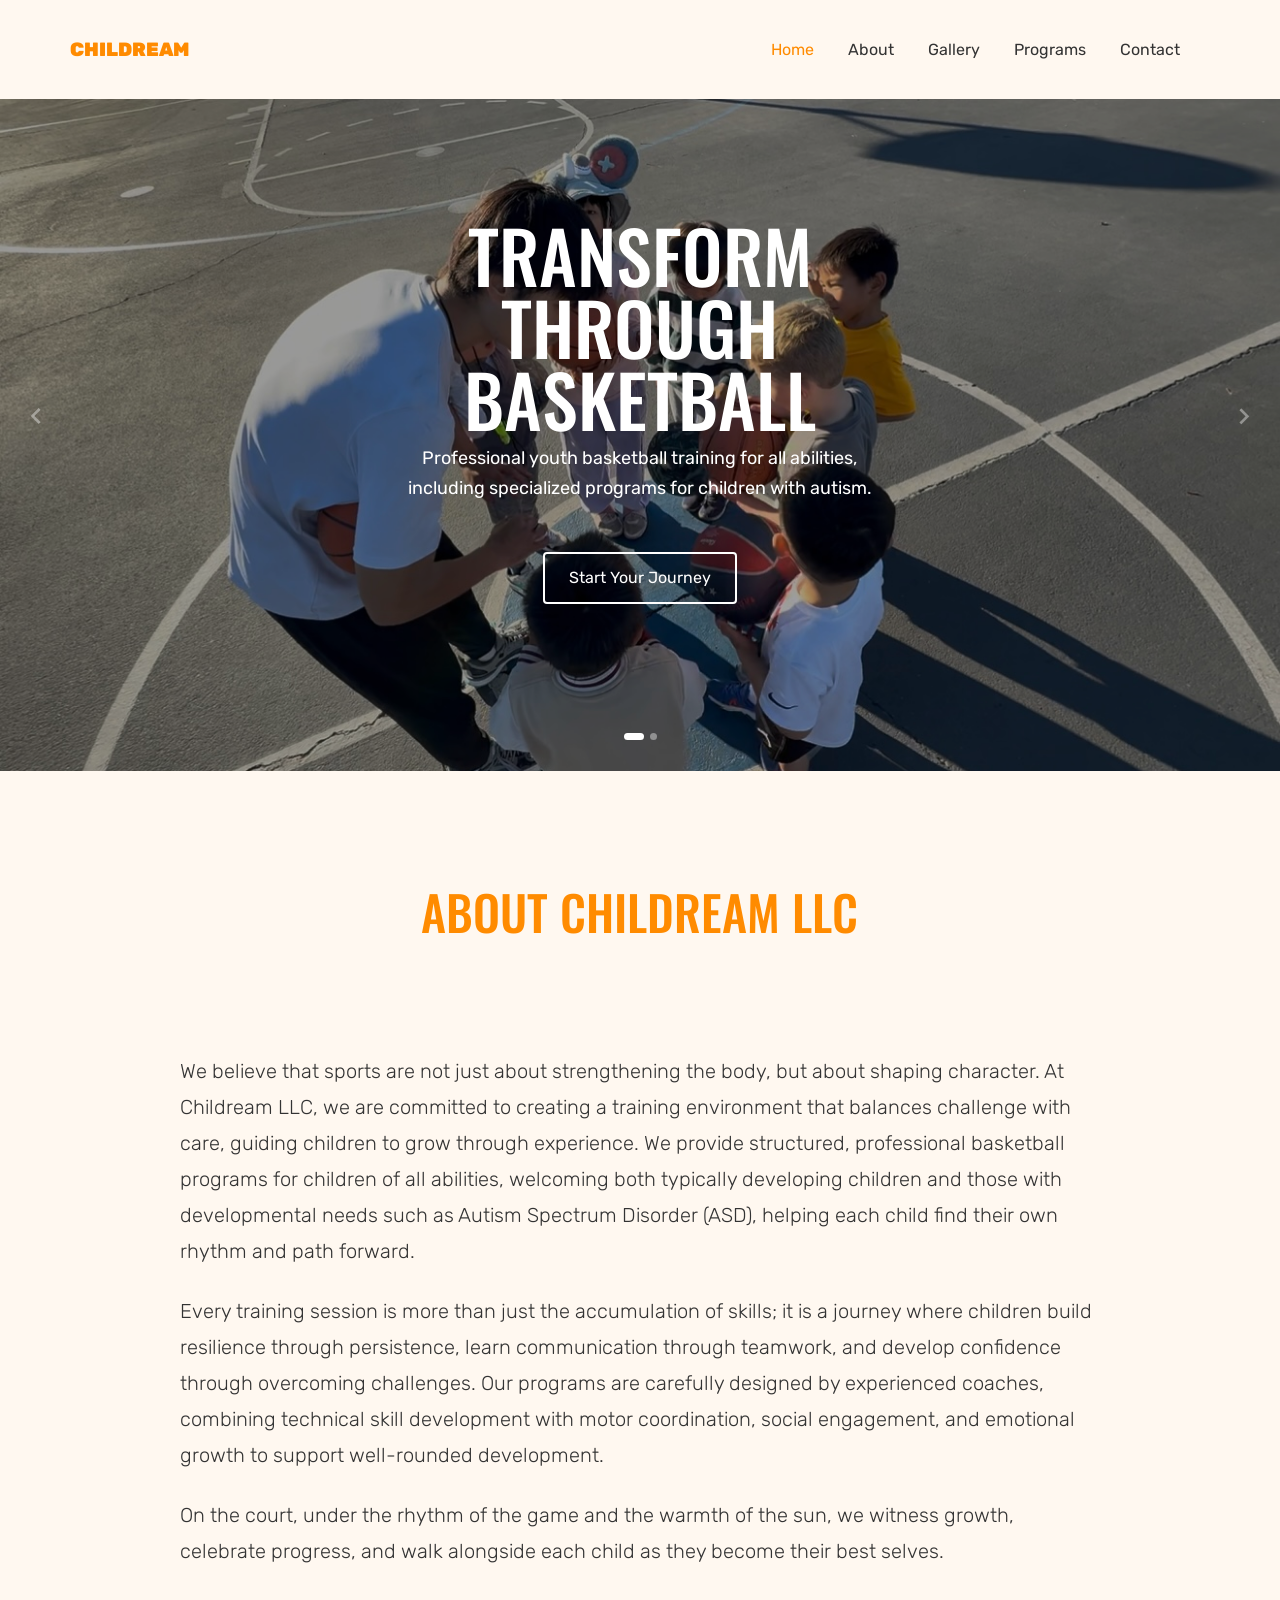
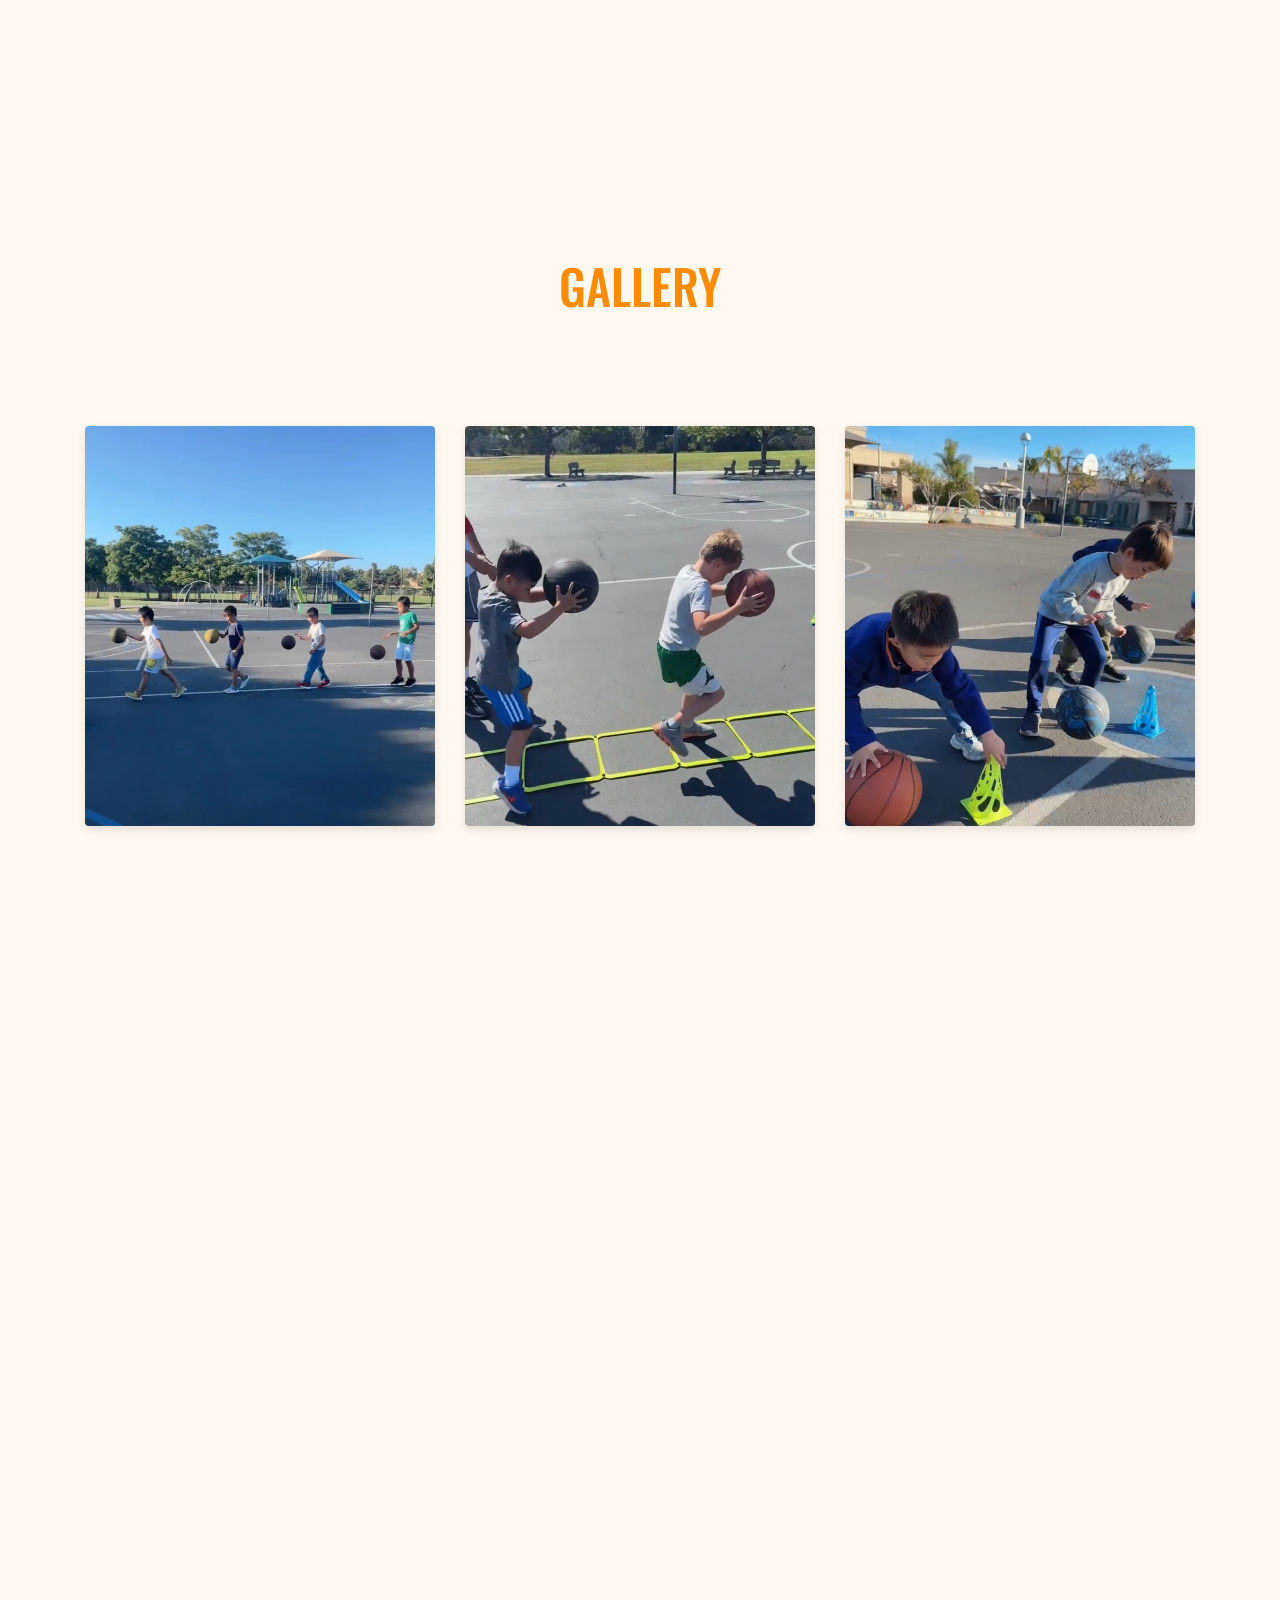
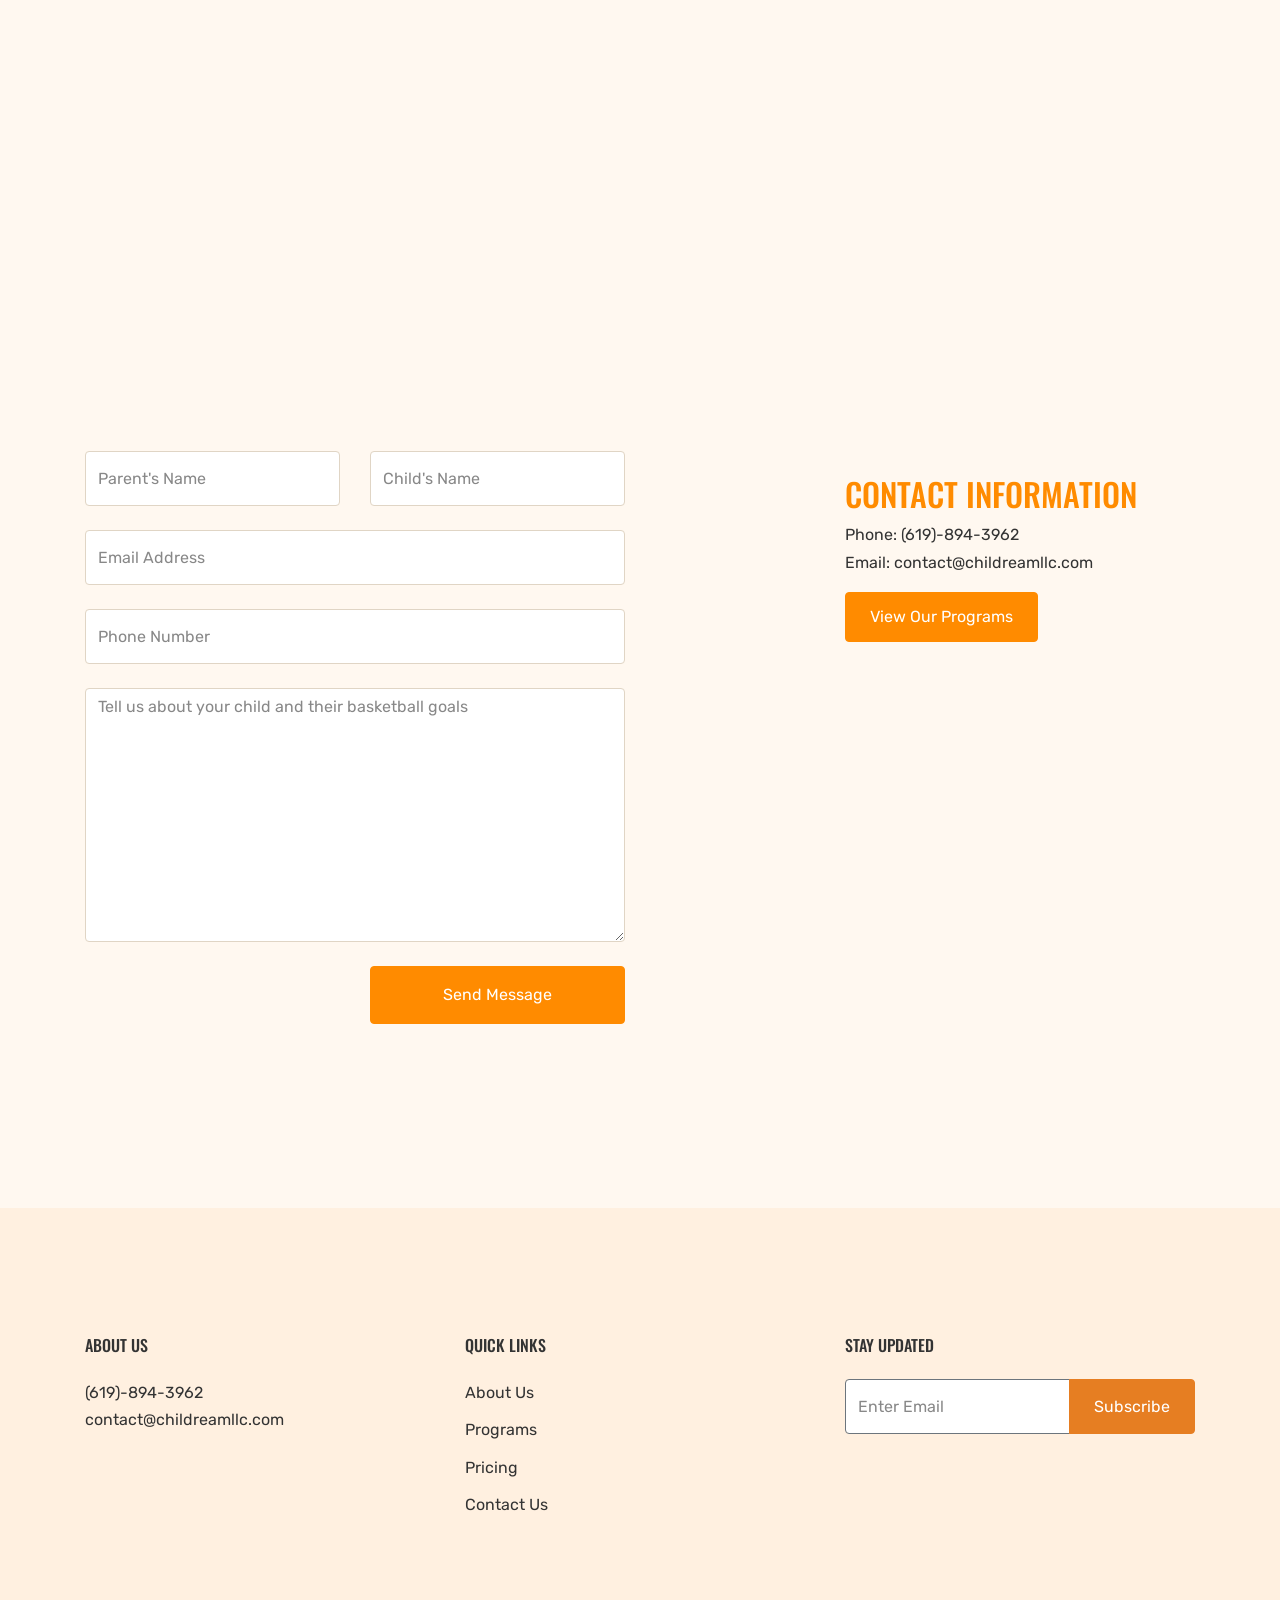
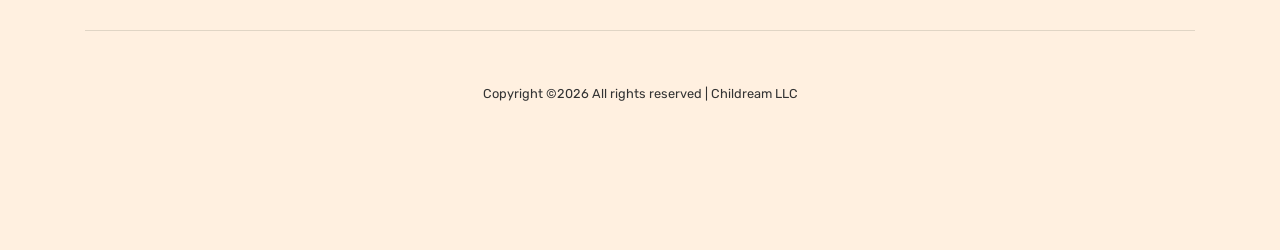
==== commit 0456cc6b: "Version 1.1; removed bunch of section, changed the theme color to warm-orange, new pictures, new fav" ====
--- a/index.html
+++ b/index.html
@@ -2,6 +2,11 @@
 <html lang="en">
 <head>
   <title>Childream</title>
+  <!-- Favicon -->
+  <link rel="icon" type="image/x-icon" href="images/favicon-32x32.png">
+  <link rel="apple-touch-icon" sizes="128x128" href="images/favicon-128x128.png">
+  <link rel="icon" type="image/png" sizes="32x32" href="images/favicon-32x32.png">
+  <link rel="icon" type="image/png" sizes="16x16" href="images/favicon-16x16.png">
   <meta charset="utf-8">
   <meta name="viewport" content="width=device-width, initial-scale=1, shrink-to-fit=no">
 
@@ -59,11 +64,12 @@
                 <ul class="site-menu main-menu js-clone-nav ml-auto d-none d-lg-block">
                   <li><a href="#home-section" class="nav-link">Home</a></li>
                   <li><a href="#about-section" class="nav-link">About</a></li>
+                  <li><a href="#gallery-section" class="nav-link">Gallery</a></li>
                   <li><a href="#services-section" class="nav-link">Programs</a></li>
-                  <li><a href="#pricing-section" class="nav-link">Pricing</a></li>
+                  <!-- <li><a href="#pricing-section" class="nav-link">Pricing</a></li> -->
                   <!-- <li><a href="#testimonials-section" class="nav-link">Testimonials</a></li> -->
-                  <li><a href="#gallery-section" class="nav-link">Gallery</a></li>
-                  <li><a href="#faq-section" class="nav-link">FAQ</a></li>
+                  
+                  <!-- <li><a href="#faq-section" class="nav-link">FAQ</a></li> -->
                   <li><a href="#contact-section" class="nav-link">Contact</a></li>
                 </ul>
               </nav>
@@ -78,7 +84,7 @@
       </header>
 
       <div class="owl-carousel slide-one-item">
-        <div class="site-section-cover overlay img-bg-section" style="background-image: url('images/top_2.jpg'); " >
+        <div class="site-section-cover overlay img-bg-section" style="background-image: url('images/top_1.jpg'); " >
           <div class="container">
             <div class="row align-items-center justify-content-center text-center">
               <div class="col-md-12 col-lg-7">
@@ -94,7 +100,7 @@
           </div>
         </div>
 
-        <div class="site-section-cover overlay img-bg-section" style="background-image: url('images/top_1.jpg'); " >
+        <div class="site-section-cover overlay img-bg-section" style="background-image: url('images/top_2.jpg'); " >
           <div class="container">
             <div class="row align-items-center justify-content-center text-center">
               <div class="col-md-12 col-lg-8">
@@ -132,7 +138,7 @@
             </div>
           </div>
           
-          <div class="row mt-5">
+          <!-- <div class="row mt-5">
             <div class="col-12">
               <div class="row">
                 <div class="col-6 col-md-6 mb-4 col-lg-0 col-lg-3" data-aos="fade-up" data-aos-delay="">
@@ -161,6 +167,29 @@
                 </div>
               </div>
             </div>
+          </div> -->
+        </div>
+      </div>
+
+      <div class="site-section" id="gallery-section">
+        <div class="container">
+          <div class="row mb-5 justify-content-center">
+            <div class="col-md-7 text-center">
+              <div class="block-heading-1" data-aos="fade-up" data-aos-delay="">
+                <h2>Gallery</h2>
+              </div>
+            </div>
+          </div>
+          <div class="row">
+            <div class="col-md-4 mb-4" data-aos="fade-up" data-aos-delay="">
+              <img src="images/gallery_1.jpg" alt="Basketball Training" class="img-fluid rounded">
+            </div>
+            <div class="col-md-4 mb-4" data-aos="fade-up" data-aos-delay="100">
+              <img src="images/gallery_2.jpg" alt="Basketball Training" class="img-fluid rounded">
+            </div>
+            <div class="col-md-4 mb-4" data-aos="fade-up" data-aos-delay="200">
+              <img src="images/gallery_3.jpg" alt="Basketball Training" class="img-fluid rounded">
+            </div>
           </div>
         </div>
       </div>
@@ -181,8 +210,8 @@
                 <div class="icon mb-3">
                   <span class="flaticon-basketball"></span>
                 </div>
-                <h3 class="mb-3 text-white">Youth Basketball Development</h3>
-                Foundational training program focusing on basketball fundamentals, teamwork, and game understanding for young athletes.
+                <h3 class="mb-3 text-white">Private 1-on-1 Training</h3>
+                Customized to your child’s needs, pace, and goals. Ideal for beginners or those refining skills, it provides focused coaching in a supportive setting—great for kids who thrive with individual attention or need sensory or communication support.
               </div>
             </div>
             <div class="col-md-6 col-lg-4 mb-4" data-aos="fade-up" data-aos-delay="100">
@@ -190,8 +219,8 @@
                 <div class="icon mb-3">
                   <span class="flaticon-trophy"></span>
                 </div>
-                <h3 class="mb-3 text-white">Special Needs Training</h3>
-                Specialized basketball programs for children with autism and other developmental needs, providing personalized attention in a supportive environment.
+                <h3 class="mb-3 text-white">Small Group Classes</h3>
+                Combine personalized guidance with a fun, team-based environment. With 2 or more children per group, kids learn through drills, games, and cooperative play—building teamwork, communication, and confidence.
               </div>
             </div>
             <div class="col-md-6 col-lg-4 mb-4" data-aos="fade-up" data-aos-delay="200">
@@ -199,11 +228,12 @@
                 <div class="icon mb-3">
                   <span class="flaticon-basketball-player"></span>
                 </div>
-                <h3 class="mb-3 text-white">Private Sessions</h3>
-                One-on-one training sessions tailored to individual needs and goals, perfect for focused skill development.
-              </div>
-            </div>
-
+                <h3 class="mb-3 text-white">Advanced Skills</h3>
+                Designed for experienced players ready to elevate their game. With high-level drills, strategy work, and performance coaching, this program sharpens skills and builds competitive confidence in a focused, challenging environment.
+              </div>
+            </div>
+
+            <!--
             <div class="col-md-6 col-lg-4 mb-4" data-aos="fade-up" data-aos-delay="">
               <div class="block__35630">
                 <div class="icon mb-3">
@@ -230,7 +260,7 @@
                 <h3 class="mb-3 text-white">Holiday Camps</h3>
                 Intensive basketball camps during school breaks, combining skill development with fun activities.
               </div>
-            </div>
+            </div> -->
           </div>
         </div>
       </div>
@@ -344,6 +374,7 @@
       </div> -->
 
 
+    <!--
     <section class="site-section" id="pricing-section">
       <div class="container">
         <div class="row mb-5 justify-content-center text-center">
@@ -413,28 +444,7 @@
           </div>
         </div>
 
-        <div class="site-section" id="gallery-section">
-          <div class="container">
-            <div class="row mb-5 justify-content-center">
-              <div class="col-md-7 text-center">
-                <div class="block-heading-1" data-aos="fade-up" data-aos-delay="">
-                  <h2>Gallery</h2>
-                </div>
-              </div>
-            </div>
-            <div class="row">
-              <div class="col-md-4 mb-4" data-aos="fade-up" data-aos-delay="">
-                <img src="images/gallery_1.jpg" alt="Basketball Training" class="img-fluid rounded">
-              </div>
-              <div class="col-md-4 mb-4" data-aos="fade-up" data-aos-delay="100">
-                <img src="images/gallery_2.jpg" alt="Basketball Training" class="img-fluid rounded">
-              </div>
-              <div class="col-md-4 mb-4" data-aos="fade-up" data-aos-delay="200">
-                <img src="images/gallery_3.jpg" alt="Basketball Training" class="img-fluid rounded">
-              </div>
-            </div>
-          </div>
-        </div>
+        
 
         <div class="row mb-5" id="faq-section">
           <div class="col-12 text-center mb-5">
@@ -477,6 +487,7 @@
         </div>
       </div>
     </section>
+    -->
 
 
     
@@ -590,9 +601,9 @@
           </div>
 
           <div class="col-lg-4 ml-auto" data-aos="fade-up" data-aos-delay="200">
-            <h2 class="text-primary">Visit Our Facility</h2>
+            <!-- <h2 class="text-primary">Visit Our Facility</h2>
             <p>24 LONG BAY DR<br>
-            NEWPORT BEACH, CA 92660</p>
+            NEWPORT BEACH, CA 92660</p> -->
             
             <h2 class="text-primary mt-4">Contact Information</h2>
             <p>Phone: (619)-894-3962<br>
@@ -612,9 +623,9 @@
             <div class="row">
               <div class="col-md-8">
                 <h2 class="footer-heading mb-4">About Us</h2>
-                <p>24 LONG BAY DR<br>
-                NEWPORT BEACH, CA 92660<br><br>
-                (619)-894-3962<br><br>
+                <!-- <p>24 LONG BAY DR<br>
+                NEWPORT BEACH, CA 92660<br><br> -->
+                (619)-894-3962<br>
                 contact@childreamllc.com</p>
                 <!-- <p>We believe that sports are not just about strengthening the body, but about shaping character. At Childream LLC, we are committed to creating a training environment that balances challenge with care, guiding children to grow through experience.</p> -->
               </div>
@@ -643,10 +654,10 @@
               </form>
             </div>
 
-            <h2 class="footer-heading mb-4">Follow Us</h2>
+            <!-- <h2 class="footer-heading mb-4">Follow Us</h2>
             <a href="#" class="smoothscroll pl-0 pr-3"><span class="icon-facebook"></span></a>
             <a href="#" class="pl-3 pr-3"><span class="icon-instagram"></span></a>
-            <a href="#" class="pl-3 pr-3"><span class="icon-linkedin"></span></a>
+            <a href="#" class="pl-3 pr-3"><span class="icon-linkedin"></span></a> -->
           </div>
         </div>
         <div class="row pt-5 mt-5 text-center">
--- a/css/style.css
+++ b/css/style.css
@@ -216,7 +216,8 @@
   line-height: 1.7;
   font-weight: 400;
   font-size: 1rem;
-  background: #222; }
+  background-color: var(--warm-white);
+  color: var(--text-black); }
   body:before {
     position: absolute;
     content: "";
@@ -255,7 +256,8 @@
 h1, h2, h3, h4, h5,
 .h1, .h2, .h3, .h4, .h5 {
   font-family: "Oswald", sans-serif;
-  text-transform: uppercase; }
+  text-transform: uppercase;
+  color: var(--text-black); }
 
 .border-2 {
   border-width: 2px; }
@@ -290,8 +292,8 @@
 .form-control {
   height: 55px;
   border: none;
-  background: #333;
-  color: #fff;
+  background-color: var(--warm-white);
+  color: var(--text-black);
   font-family: "Rubik", -apple-system, BlinkMacSystemFont, "Segoe UI", Roboto, "Helvetica Neue", Arial, "Noto Sans", sans-serif, "Apple Color Emoji", "Segoe UI Emoji", "Segoe UI Symbol", "Noto Color Emoji"; }
   .form-control:active, .form-control:focus {
     color: #fff;
@@ -322,25 +324,28 @@
 
 .site-footer {
   padding: 4em 0;
-  background: #333; }
+  background-color: var(--warm-bg);
+  color: var(--text-black); }
   @media (min-width: 768px) {
     .site-footer {
       padding: 8em 0; } }
   .site-footer .border-top {
     border-top: 1px solid rgba(255, 255, 255, 0.1) !important; }
-  .site-footer p {
-    color: #fff; }
+  .site-footer p,
+  .site-footer address,
+  .site-footer .footer-heading + p {
+    color: var(--text-black) !important; }
   .site-footer h2, .site-footer h3, .site-footer h4, .site-footer h5 {
     color: #fff; }
   .site-footer a {
-    color: rgba(255, 255, 255, 0.5); }
+    color: var(--text-black); }
     .site-footer a:hover {
       color: white; }
   .site-footer ul li {
     margin-bottom: 10px; }
   .site-footer .footer-heading {
     font-size: 16px;
-    color: #fff; }
+    color: var(--text-black); }
 
 .bg-text-line {
   display: inline;
@@ -479,7 +484,8 @@
   z-index: 1999;
   position: relative;
   width: 100%;
-  padding: 1rem; }
+  padding: 1rem;
+  background-color: var(--warm-bg) !important; }
   @media (max-width: 991.98px) {
     .site-navbar {
       padding-top: 3rem;
@@ -515,7 +521,7 @@
         margin-left: 15px;
         margin-right: 15px;
         padding: 20px 0px;
-        color: #fff !important;
+        color: var(--text-black) !important;
         display: inline-block;
         text-decoration: none !important; }
         .site-navbar .site-navigation .site-menu > li > a:hover {
@@ -616,7 +622,7 @@
   right: 0;
   z-index: 2000;
   padding-top: 20px;
-  background: #fff;
+  background: var(--warm-bg) !important;
   height: calc(100vh);
   -webkit-transform: translateX(110%);
   -ms-transform: translateX(110%);
@@ -647,7 +653,8 @@
         cursor: pointer;
         -webkit-transition: .3s all ease;
         -o-transition: .3s all ease;
-        transition: .3s all ease; }
+        transition: .3s all ease;
+        color: var(--text-black) !important; }
         .site-mobile-menu .site-mobile-menu-header .site-mobile-menu-close span:hover {
           color: #ced4da; }
     .site-mobile-menu .site-mobile-menu-header .site-mobile-menu-logo {
@@ -677,7 +684,7 @@
       padding: 10px 20px;
       display: block;
       position: relative;
-      color: #212529; }
+      color: var(--text-black) !important; }
       .site-mobile-menu .site-nav-wrap a:hover {
         color: #ff8b00; }
     .site-mobile-menu .site-nav-wrap li {
@@ -767,13 +774,13 @@
       .sticky-wrapper .site-navbar ul li a.active {
         color: #fff !important; }
   .sticky-wrapper.is-sticky .site-navbar {
-    background: #222;
+    background-color: var(--warm-bg) !important;
     -webkit-box-shadow: 4px 0 20px -5px rgba(0, 0, 0, 0.2);
     box-shadow: 4px 0 20px -5px rgba(0, 0, 0, 0.2); }
     .sticky-wrapper.is-sticky .site-navbar .site-logo a {
-      color: #ff8b00; }
+      color: inherit !important; }
     .sticky-wrapper.is-sticky .site-navbar ul li a {
-      color: #fff !important; }
+      color: var(--text-black) !important; }
       .sticky-wrapper.is-sticky .site-navbar ul li a.active {
         color: #ff8b00 !important; }
   .sticky-wrapper .shrink {
@@ -927,28 +934,26 @@
     display: block;
     line-height: 1; }
   .block-counter-1 .number {
-    color: #fff;
+    color: #e67e22 !important;
     font-size: 4rem;
     position: relative;
-    padding-bottom: 20px;
-    margin-bottom: 20px; }
+    padding-bottom: 30px;
+    margin-bottom: 30px; }
     @media (max-width: 991.98px) {
       .block-counter-1 .number {
         font-size: 2rem; } }
     .block-counter-1 .number:after {
+      content: "";
       position: absolute;
-      content: "";
+      bottom: 0;
       width: 50px;
-      height: 3px;
+      height: 2px;
+      background-color: #e0d5c5;
       left: 50%;
-      bottom: 0;
-      -webkit-transform: translateX(-50%);
-      -ms-transform: translateX(-50%);
-      transform: translateX(-50%);
-      background: rgba(255, 255, 255, 0.3); }
+      transform: translateX(-50%); }
   .block-counter-1 .caption {
     font-size: 14px;
-    color: #fff;
+    color: var(--text-black) !important;
     letter-spacing: .05em; }
 
 .block-team-member-1 {
@@ -1222,22 +1227,13 @@
   padding: .5rem 0; }
 
 .block__35630 .icon {
-  position: relative; }
-  .block__35630 .icon:before {
-    content: "";
-    position: absolute;
-    width: 50px;
-    height: 50px;
-    border-radius: 50%;
-    background: #333;
-    z-index: -1; }
-  .block__35630 .icon > span {
-    font-size: 3rem;
-    color: #ff8b00; }
+  display: none;
+}
 
 .block__35630 h3 {
-  color: #000;
-  font-size: 1.4rem; }
+  margin-top: 0;
+  margin-bottom: 1rem;
+}
 
 .footer-suscribe-form .form-control {
   color: #fff;
@@ -1263,15 +1259,46 @@
   border-color: #ff8b00; }
 
 .pricing {
-  background: #333;
-  padding: 30px; }
-  .pricing .price > span {
-    color: #cccccc; }
-    .pricing .price > span > span {
-      font-size: 3rem;
-      color: #ff8b00; }
-  .pricing ul li {
-    margin-bottom: 20px; }
+  background-color: var(--warm-bg);
+  padding: 30px;
+  transition: none;
+}
+
+.pricing h3 {
+  color: var(--text-black) !important;
+  margin-bottom: 1.5rem;
+}
+
+.pricing .price > span {
+  color: var(--text-black);
+}
+
+.pricing .price > span > span {
+  font-size: 3rem;
+  color: #e67e22;
+}
+
+.pricing ul li {
+  color: var(--text-black);
+  margin-bottom: 1rem;
+}
+
+.pricing .btn-primary {
+  background-color: #e67e22 !important;
+  border-color: #e67e22 !important;
+  color: white !important;
+  transition: none;
+}
+
+.pricing:hover {
+  transform: none;
+  box-shadow: none;
+  background-color: var(--warm-bg);
+}
+
+.pricing ul.ul-check {
+  margin-bottom: 2rem;
+}
 
 /*PRELOADING------------ */
 #overlayer {
@@ -1338,4 +1365,262 @@
 }
 .content-gap {
   margin-bottom: 3rem;
+}
+
+/* Base colors */
+:root {
+    --warm-white: #ffffff;
+    --warm-bg: #fff8f0;    /* Light warm background */
+    --warm-darker: #fff0e0; /* Slightly darker warm background for contrast */
+    --text-black: #333333;  /* Soft black for better readability */
+}
+
+/* Main background alternating colors */
+body {
+    background-color: var(--warm-white);
+    color: var(--text-black);
+}
+
+.site-section:nth-child(even) {
+    background-color: var(--warm-bg);
+}
+
+/* Header background */
+.site-navbar {
+    background-color: var(--warm-bg) !important;
+}
+
+/* Footer background */
+.site-footer {
+    background-color: var(--warm-darker);
+    color: var(--text-black);
+}
+
+.site-footer a {
+    color: var(--text-black);
+}
+
+/* Text colors */
+h1, h2, h3, h4, h5, h6 {
+    color: var(--text-black);
+}
+
+p {
+    color: var(--text-black);
+}
+
+/* Keep form backgrounds light */
+.form-control {
+    background-color: var(--warm-white);
+    border: 1px solid #e0d5c5;
+    color: var(--text-black);
+}
+
+/* Footer text */
+.footer-heading {
+    color: var(--text-black) !important;
+}
+
+.list-unstyled li a {
+    color: var(--text-black);
+}
+
+/* Programs section */
+.block__35630 {
+    background-color: transparent; /* Remove background */
+    padding: 0 30px;
+    margin-bottom: 30px;
+}
+
+.block__35630 h3 {
+    color: #e67e22 !important; /* Orange titles */
+    font-size: 1.5rem;
+    margin-bottom: 1rem;
+    font-weight: 600;
+}
+
+.block__35630 {
+    color: #666666; /* Softer text color for descriptions */
+    font-size: 1rem;
+    line-height: 1.6;
+}
+
+.block__35630:hover {
+    background-color: transparent;
+    transform: none;
+}
+
+/* Section title */
+#services-section .block-heading-1 h2 {
+    color: #e67e22; /* Orange section title */
+}
+
+/* Section subtitle */
+#services-section .block-heading-1 p {
+    color: #666666; /* Matching description color */
+}
+
+/* Pricing cards */
+.pricing {
+    background-color: var(--warm-darker);
+}
+
+.pricing h3 {
+    color: var(--text-black) !important;
+}
+
+.pricing .price span {
+    color: var(--text-black);
+}
+
+.pricing ul li {
+    color: var(--text-black);
+}
+
+/* Contact form */
+#contact-section {
+    background-color: var(--warm-bg);
+}
+
+.form-control::placeholder {
+    color: #888888;
+}
+
+/* Footer subscribe form */
+.footer-subscribe-form .form-control {
+    background-color: var(--warm-white) !important;
+    border: 1px solid #e0d5c5;
+    color: var(--text-black);
+}
+
+.footer-subscribe-form .form-control::placeholder {
+    color: #888888;
+}
+
+.footer-subscribe-form .input-group-append button {
+    background-color: var(--warm-white);
+    border: 1px solid #e0d5c5;
+    color: var(--text-black);
+}
+
+/* Quick Links in footer */
+.site-footer .list-unstyled li a {
+    color: var(--text-black);
+}
+
+/* Social media icons in footer */
+.site-footer .social a {
+    color: var(--text-black);
+}
+
+/* Remove any remaining white backgrounds */
+.block__35630:hover,
+.pricing:hover {
+    background-color: var(--warm-darker);
+}
+
+/* Ensure all text is visible */
+.site-footer .border-top {
+    border-top-color: #e0d5c5 !important;
+}
+
+.copyright {
+    color: var(--text-black);
+}
+
+/* Footer address and contact info */
+.site-footer p,
+.site-footer address,
+.site-footer .footer-heading + p {
+    color: var(--text-black) !important;
+}
+
+/* Copyright text */
+.site-footer .copyright,
+.site-footer .copyright small {
+    color: var(--text-black) !important;
+}
+
+/* Ensure all footer text is black */
+.site-footer * {
+    color: var(--text-black) !important;
+}
+
+/* Footer subscribe button */
+.footer-subscribe-form .btn-primary,
+.footer-subscribe-form #button-addon2 {
+    background-color: #e67e22 !important; /* Same orange as other buttons */
+    border-color: #e67e22 !important;
+    color: white !important;
+}
+
+/* Hover state */
+.footer-subscribe-form .btn-primary:hover,
+.footer-subscribe-form #button-addon2:hover {
+    background-color: #d35400 !important; /* Darker orange on hover */
+    border-color: #d35400 !important;
+}
+
+/* Mobile menu trigger color */
+.sticky-wrapper.is-sticky .site-menu-toggle span {
+    color: var(--text-black) !important;
+}
+
+/* Programs section background */
+#services-section {
+    background-color: var(--warm-bg);
+}
+
+
+.site-section:nth-child(even) {
+    background-color: var(--warm-bg);
+}
+
+/* Program cards hover effect */
+.block__35630:hover {
+    background-color: var(--warm-bg);
+}
+
+/* Make sure text remains visible */
+.block__35630 {
+    color: var(--text-black);
+}
+
+.block__35630 h3.text-white {
+    color: var(--text-black) !important;
+}
+
+#services-section .block-heading-1 {
+    margin-bottom: 3rem;
+}
+
+#services-section .container {
+    padding-top: 2rem;
+}
+
+#gallery-section {
+  background-color: var(--warm-bg);
+}
+
+/* Gallery section image sizing */
+#gallery-section .img-fluid {
+    width: 100%;    /* Make all images take full width of their container */
+    height: 400px;  /* Set a fixed height for all images */
+    object-fit: cover;  /* Ensure images cover the area without distortion */
+    object-position: center;  /* Center the image within the container */
+    margin-bottom: 2rem;
+    box-shadow: 0 4px 8px rgba(0,0,0,0.1);
+}
+
+/* Add responsive height adjustments */
+@media (max-width: 800px) {
+    #gallery-section .img-fluid {
+        height: 350px;  /* Slightly smaller height on tablets */
+    }
+}
+
+@media (max-width: 576px) {
+    #gallery-section .img-fluid {
+        height: 250px;  /* Even smaller height on mobile phones */
+    }
 }
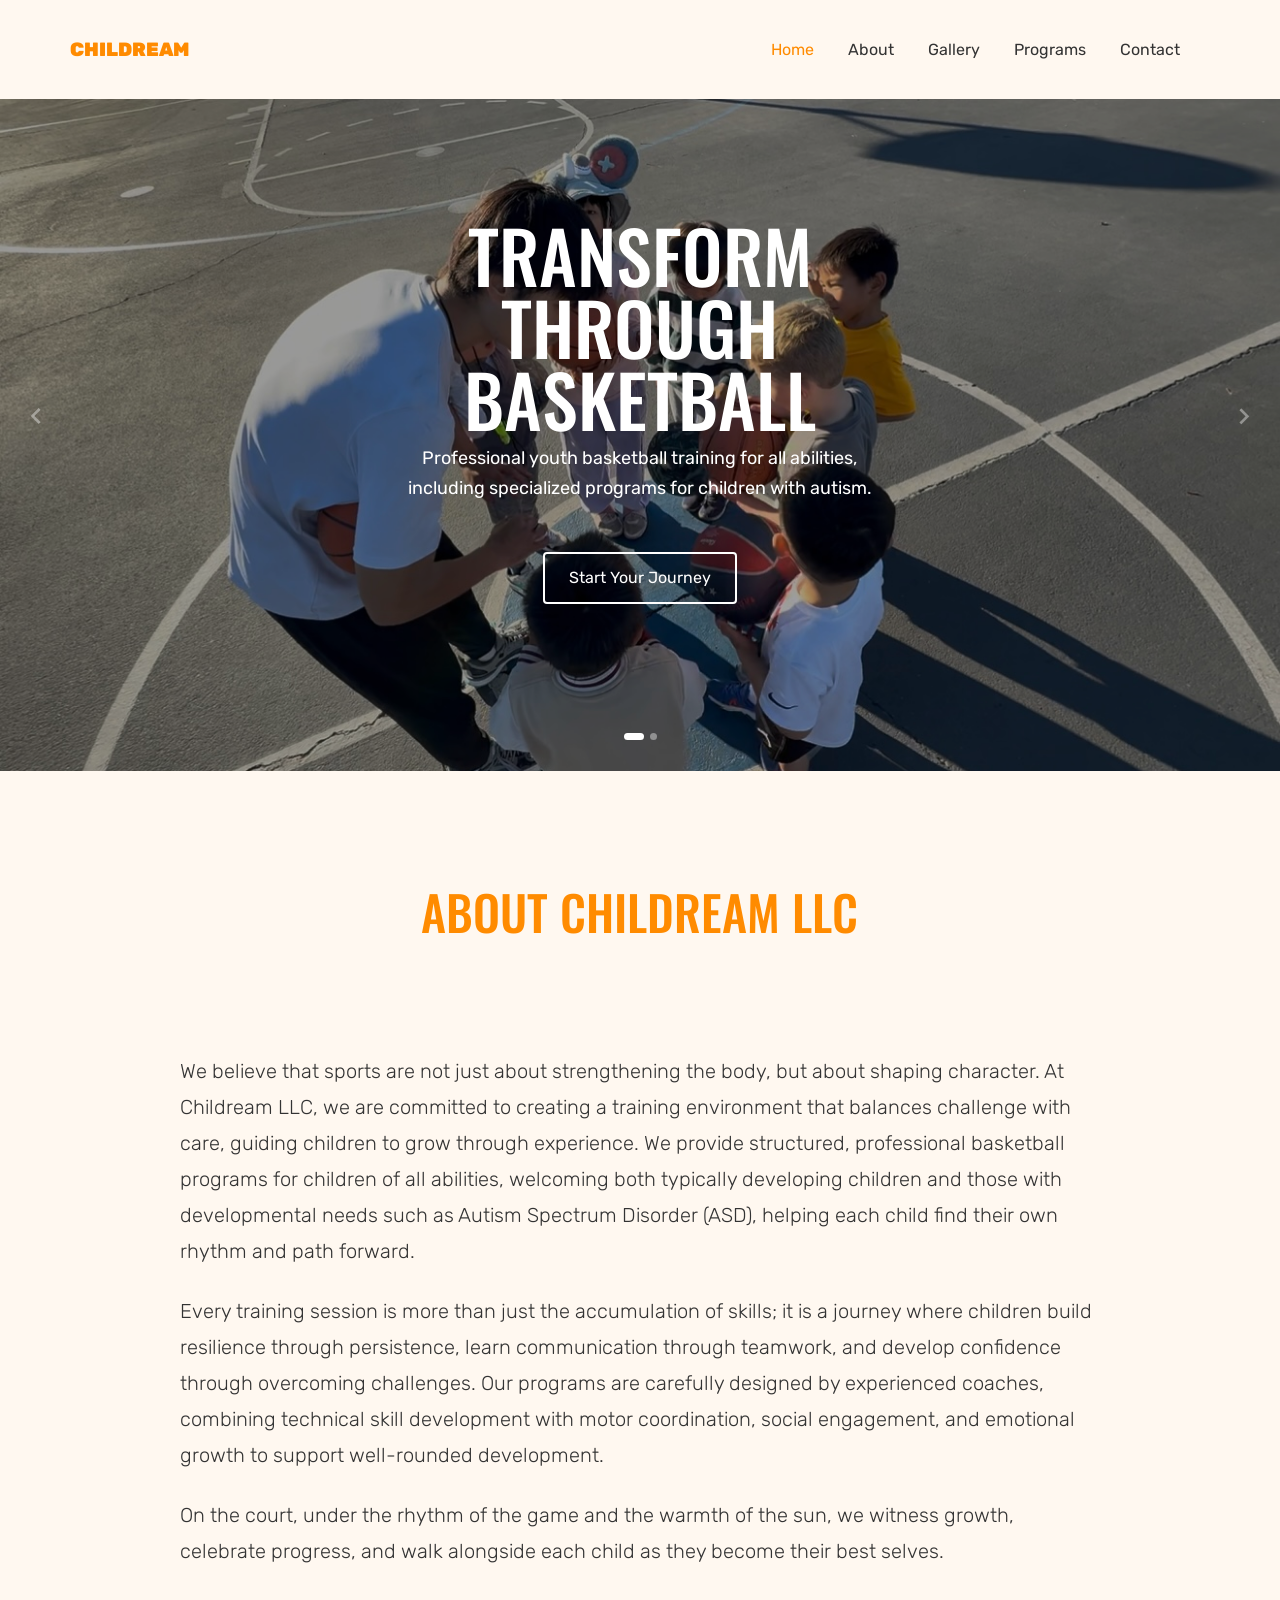
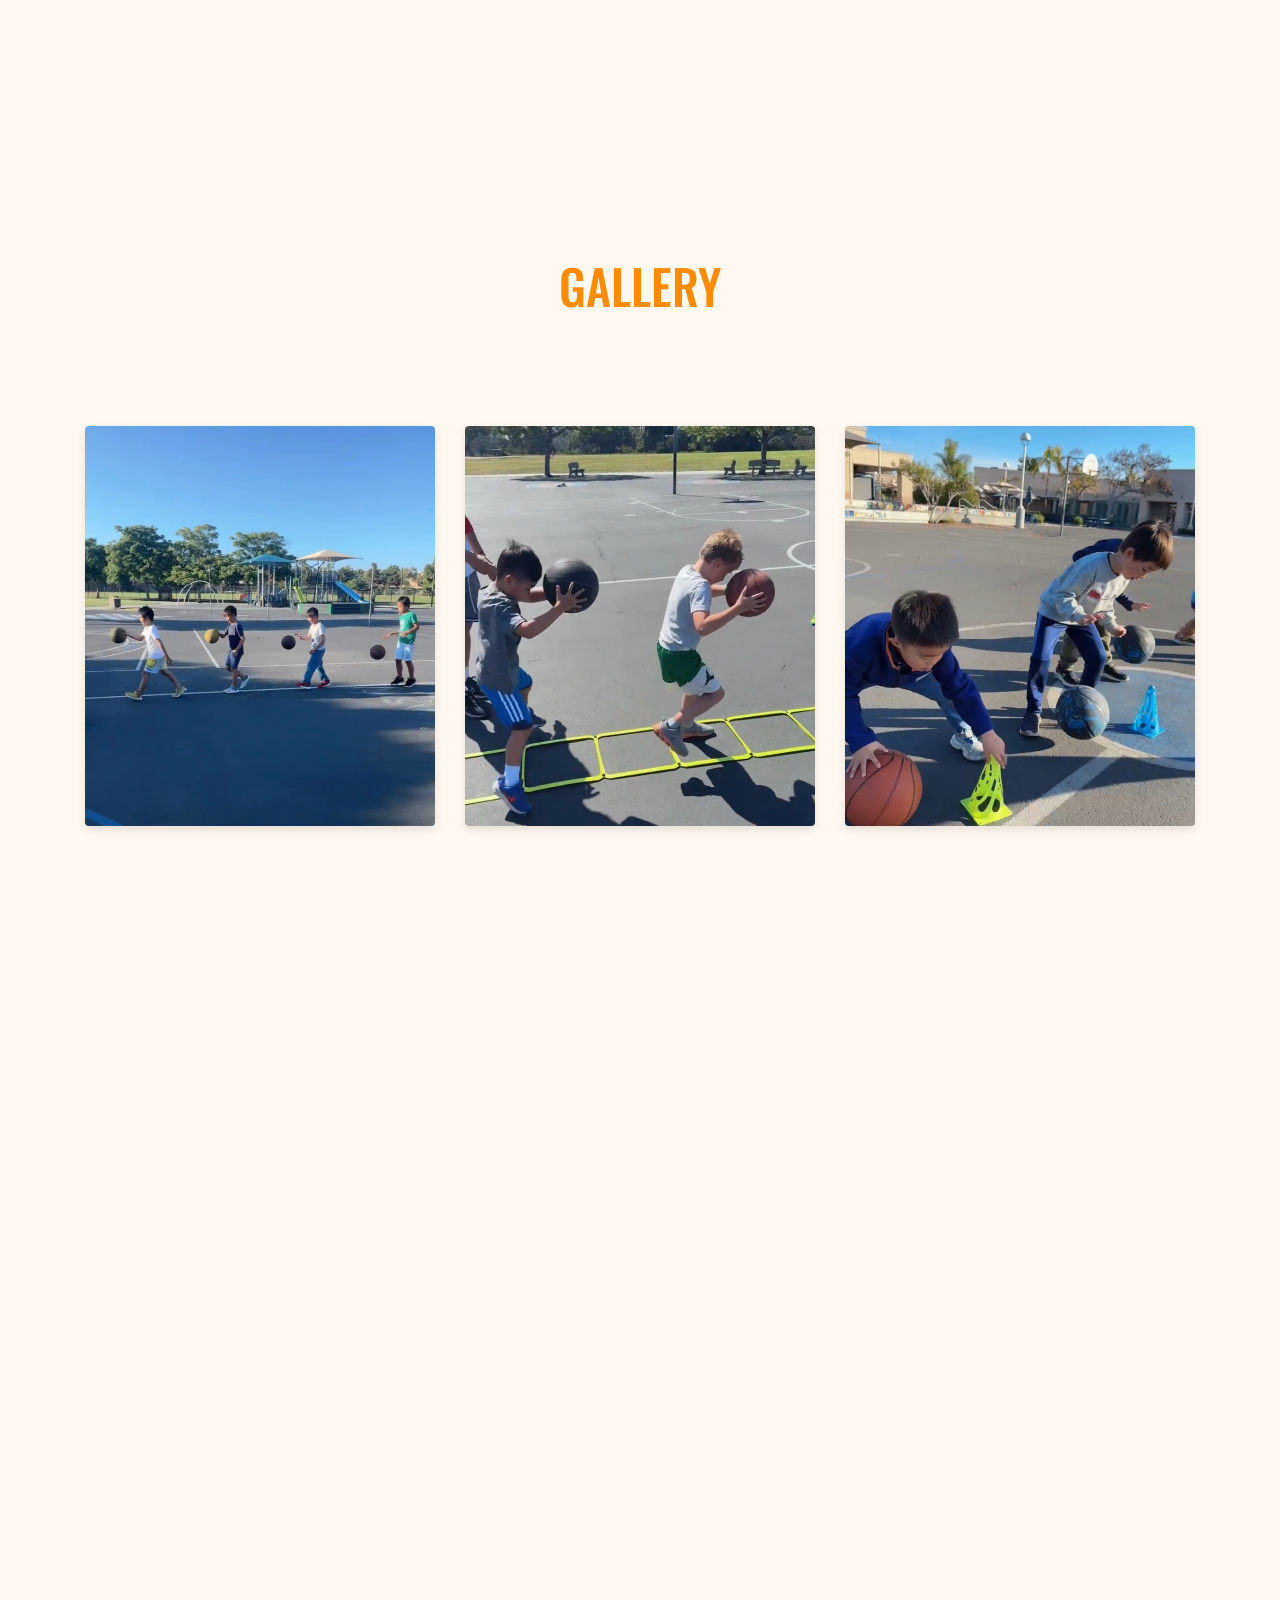
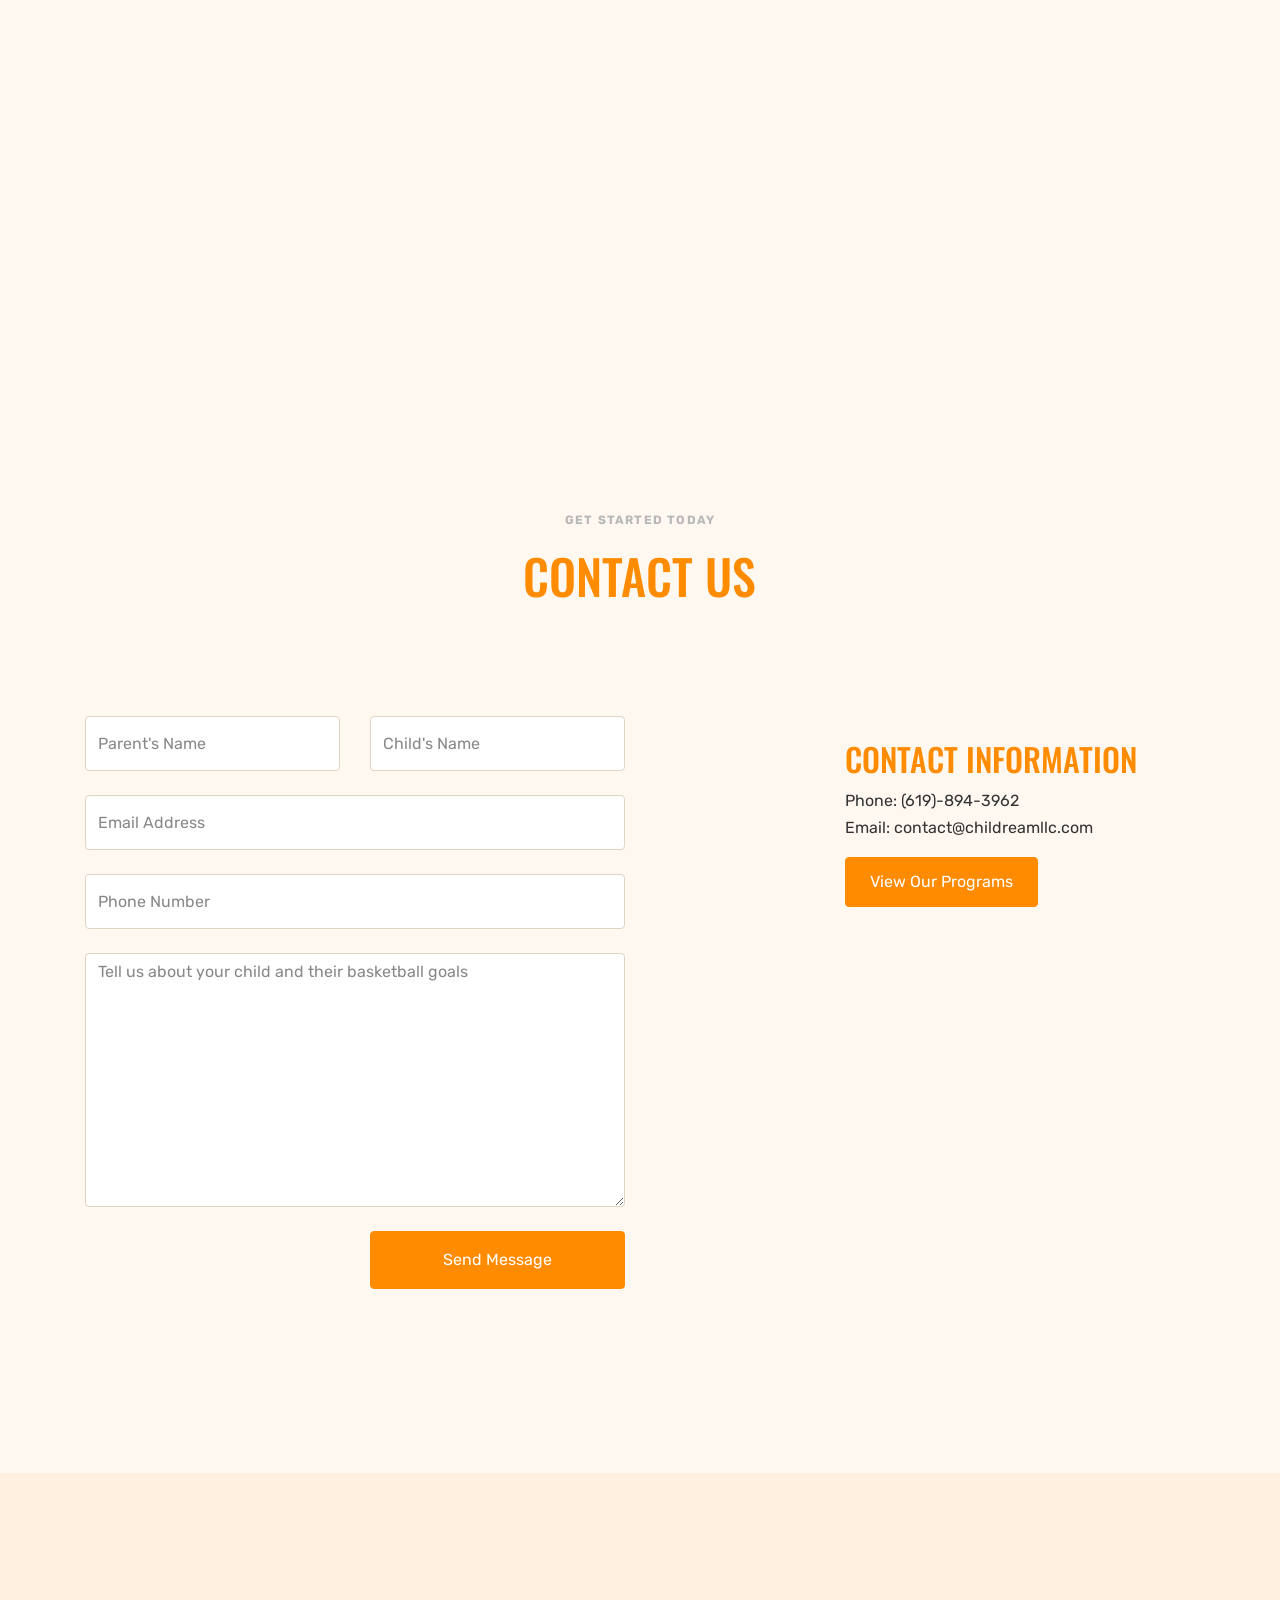
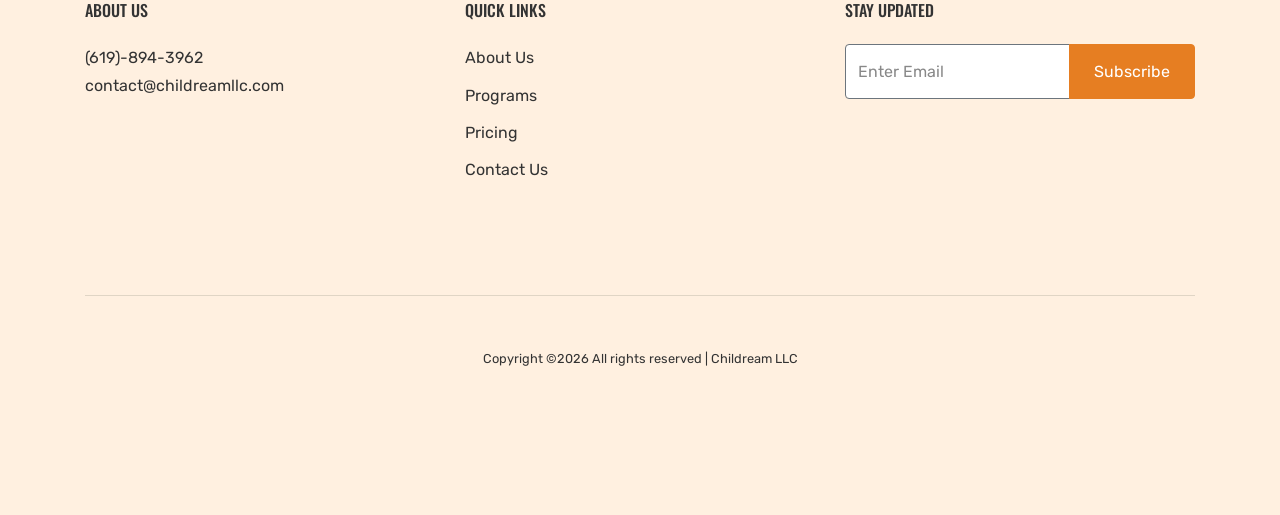
==== commit 7642db7e: "Version 1.2; Changed the layout of Program section, from 1 program to 3 program with according-style" ====
--- a/index.html
+++ b/index.html
@@ -121,14 +121,14 @@
         <div class="container">
           <div class="row mb-5 justify-content-center">
             <div class="col-md-7 text-center">
-              <div class="block-heading-1" data-aos="fade-up" data-aos-delay="">
+              <div class="block-heading-1" data-aos="fade-up" data-aos-delay="" data-aos-offset="100">
                 <h2>About Childream LLC</h2>
               </div>
             </div>
           </div>
           <div class="row justify-content-center mb-5">
             <div class="col-md-10">
-              <div data-aos="fade-up" data-aos-delay="100">
+              <div data-aos="fade-up" data-aos-delay="" data-aos-offset="100">
                 <p class="lead mb-4">We believe that sports are not just about strengthening the body, but about shaping character. At Childream LLC, we are committed to creating a training environment that balances challenge with care, guiding children to grow through experience. We provide structured, professional basketball programs for children of all abilities, welcoming both typically developing children and those with developmental needs such as Autism Spectrum Disorder (ASD), helping each child find their own rhythm and path forward.</p>
                 
                 <p class="lead mb-4">Every training session is more than just the accumulation of skills; it is a journey where children build resilience through persistence, learn communication through teamwork, and develop confidence through overcoming challenges. Our programs are carefully designed by experienced coaches, combining technical skill development with motor coordination, social engagement, and emotional growth to support well-rounded development.</p>
@@ -175,19 +175,19 @@
         <div class="container">
           <div class="row mb-5 justify-content-center">
             <div class="col-md-7 text-center">
-              <div class="block-heading-1" data-aos="fade-up" data-aos-delay="">
+              <div class="block-heading-1" data-aos="fade-up" data-aos-delay="" data-aos-offset="100">
                 <h2>Gallery</h2>
               </div>
             </div>
           </div>
           <div class="row">
-            <div class="col-md-4 mb-4" data-aos="fade-up" data-aos-delay="">
+            <div class="col-md-4 mb-4" data-aos="fade-up" data-aos-delay="" data-aos-offset="100">
               <img src="images/gallery_1.jpg" alt="Basketball Training" class="img-fluid rounded">
             </div>
-            <div class="col-md-4 mb-4" data-aos="fade-up" data-aos-delay="100">
+            <div class="col-md-4 mb-4" data-aos="fade-up" data-aos-delay="" data-aos-offset="100">
               <img src="images/gallery_2.jpg" alt="Basketball Training" class="img-fluid rounded">
             </div>
-            <div class="col-md-4 mb-4" data-aos="fade-up" data-aos-delay="200">
+            <div class="col-md-4 mb-4" data-aos="fade-up" data-aos-delay="" data-aos-offset="100">
               <img src="images/gallery_3.jpg" alt="Basketball Training" class="img-fluid rounded">
             </div>
           </div>
@@ -198,69 +198,140 @@
         <div class="container">
           <div class="row mb-5 justify-content-center">
             <div class="col-md-7 text-center">
-              <div class="block-heading-1" data-aos="fade-up" data-aos-delay="">
+              <div class="block-heading-1" data-aos="fade-up" data-aos-delay="" data-aos-offset="100">
                 <h2>Our Programs</h2>
-                <p class="mt-4">Comprehensive basketball training programs...</p>
-              </div>
-            </div>
-          </div>
-          <div class="row">
-            <div class="col-md-6 col-lg-4 mb-4" data-aos="fade-up" data-aos-delay="">
-              <div class="block__35630">
-                <div class="icon mb-3">
-                  <span class="flaticon-basketball"></span>
-                </div>
-                <h3 class="mb-3 text-white">Private 1-on-1 Training</h3>
-                Customized to your child’s needs, pace, and goals. Ideal for beginners or those refining skills, it provides focused coaching in a supportive setting—great for kids who thrive with individual attention or need sensory or communication support.
-              </div>
-            </div>
-            <div class="col-md-6 col-lg-4 mb-4" data-aos="fade-up" data-aos-delay="100">
-              <div class="block__35630">
-                <div class="icon mb-3">
-                  <span class="flaticon-trophy"></span>
-                </div>
-                <h3 class="mb-3 text-white">Small Group Classes</h3>
-                Combine personalized guidance with a fun, team-based environment. With 2 or more children per group, kids learn through drills, games, and cooperative play—building teamwork, communication, and confidence.
-              </div>
-            </div>
-            <div class="col-md-6 col-lg-4 mb-4" data-aos="fade-up" data-aos-delay="200">
-              <div class="block__35630">
-                <div class="icon mb-3">
-                  <span class="flaticon-basketball-player"></span>
-                </div>
-                <h3 class="mb-3 text-white">Advanced Skills</h3>
-                Designed for experienced players ready to elevate their game. With high-level drills, strategy work, and performance coaching, this program sharpens skills and builds competitive confidence in a focused, challenging environment.
-              </div>
-            </div>
-
-            <!--
-            <div class="col-md-6 col-lg-4 mb-4" data-aos="fade-up" data-aos-delay="">
-              <div class="block__35630">
-                <div class="icon mb-3">
-                  <span class="flaticon-team"></span>
-                </div>
-                <h3 class="mb-3 text-white">Team Training</h3>
-                Group sessions focusing on team dynamics, game strategy, and collaborative skill development.
-              </div>
-            </div>
-            <div class="col-md-6 col-lg-4 mb-4" data-aos="fade-up" data-aos-delay="100">
-              <div class="block__35630">
-                <div class="icon mb-3">
-                  <span class="flaticon-medal"></span>
-                </div>
-                <h3 class="mb-3 text-white">Advanced Skills</h3>
-                Advanced training programs for experienced players looking to take their game to the next level.
-              </div>
-            </div>
-            <div class="col-md-6 col-lg-4 mb-4" data-aos="fade-up" data-aos-delay="200">
-              <div class="block__35630">
-                <div class="icon mb-3">
-                  <span class="flaticon-basketball-1"></span>
-                </div>
-                <h3 class="mb-3 text-white">Holiday Camps</h3>
-                Intensive basketball camps during school breaks, combining skill development with fun activities.
-              </div>
-            </div> -->
+                <p class="mt-4">Comprehensive training programs designed for children of all abilities, including specialized support for those with developmental needs.</p>
+              </div>
+            </div>
+          </div>
+          
+          <!-- Basketball Training Program -->
+          <div class="row mb-4" data-aos="fade-up" data-aos-delay="" data-aos-offset="100">
+            <div class="col-12">
+              <div class="program-card">
+                <div class="program-header" data-toggle="collapse" data-target="#basketball-collapse" aria-expanded="false" aria-controls="basketball-collapse">
+                  <div class="program-icon">
+                    <span class="flaticon-basketball"></span>
+                  </div>
+                  <div class="program-title">
+                    <h3>Basketball Training Program</h3>
+                    <p class="program-subtitle">Develop fundamental basketball skills while enhancing social interaction and confidence</p>
+                  </div>
+                  <div class="program-toggle">
+                    <span class="toggle-icon">+</span>
+                  </div>
+                </div>
+                
+                <div class="collapse" id="basketball-collapse" data-parent="#services-section">
+                  <div class="program-content">
+                    <div class="row">
+                      <div class="col-md-4 mb-3">
+                        <div class="program-section">
+                          <h4 class="section-title">Program Overview</h4>
+                          <p>Our Basketball Training Program develops fundamental basketball skills while enhancing social interaction, physical coordination, and confidence. Sessions are tailored to each participant's ability level, ensuring progress in dribbling, shooting, passing, defensive skills, and game strategies. The program also emphasizes teamwork, sportsmanship, and discipline, making it suitable for both typically developing children and those with developmental needs.</p>
+                        </div>
+                      </div>
+                      <div class="col-md-4 mb-3">
+                        <div class="program-section">
+                          <h4 class="section-title">Private 1-on-1</h4>
+                          <p>Highly personalized training focused on individual skill development and goals.</p>
+                        </div>
+                      </div>
+                      <div class="col-md-4 mb-3">
+                        <div class="program-section">
+                          <h4 class="section-title">Small Group</h4>
+                          <p>Collaborative training in a small group setting, promoting teamwork and peer motivation.</p>
+                        </div>
+                      </div>
+                    </div>
+                  </div>
+                </div>
+              </div>
+            </div>
+          </div>
+
+          <!-- Adaptive Physical & Fitness Training Program -->
+          <div class="row mb-4" data-aos="fade-up" data-aos-delay="" data-aos-offset="100">
+            <div class="col-12">
+              <div class="program-card">
+                <div class="program-header" data-toggle="collapse" data-target="#fitness-collapse" aria-expanded="false" aria-controls="fitness-collapse">
+                  <div class="program-icon">
+                    <span class="flaticon-trophy"></span>
+                  </div>
+                  <div class="program-title">
+                    <h3>Adaptive Physical & Fitness Training Program</h3>
+                    <p class="program-subtitle">Designed for children of all abilities with diverse physical, developmental, or behavioral needs</p>
+                  </div>
+                  <div class="program-toggle">
+                    <span class="toggle-icon">+</span>
+                  </div>
+                </div>
+                
+                <div class="collapse" id="fitness-collapse" data-parent="#services-section">
+                  <div class="program-content">
+                    <div class="row">
+                      <div class="col-md-4 mb-3">
+                        <div class="program-section">
+                          <h4 class="section-title">Program Overview</h4>
+                          <p>Adaptive Physical & Fitness Training is designed for children of all abilities, including those with diverse physical, developmental, or behavioral needs. Led by highly trained instructors, sessions focus on improving gross motor coordination, balance, core strength, endurance, and body awareness. Activities may include functional strength exercises, agility drills, stretching, and sensory-motor games, all aimed at promoting attention, self-regulation, and overall confidence in a safe, supportive environment.</p>
+                        </div>
+                      </div>
+                      <div class="col-md-4 mb-3">
+                        <div class="program-section">
+                          <h4 class="section-title">Private 1-on-1</h4>
+                          <p>Individualized training plan tailored to specific physical and developmental goals.</p>
+                        </div>
+                      </div>
+                      <div class="col-md-4 mb-3">
+                        <div class="program-section">
+                          <h4 class="section-title">Small Group</h4>
+                          <p>Group setting (2–4 participants) that encourages peer interaction while maintaining targeted instruction.</p>
+                        </div>
+                      </div>
+                    </div>
+                  </div>
+                </div>
+              </div>
+            </div>
+          </div>
+
+          <!-- Social Games & Cognitive Skills Program -->
+          <div class="row mb-4" data-aos="fade-up" data-aos-delay="" data-aos-offset="100">
+            <div class="col-12">
+              <div class="program-card">
+                <div class="program-header" data-toggle="collapse" data-target="#cognitive-collapse" aria-expanded="false" aria-controls="cognitive-collapse">
+                  <div class="program-icon">
+                    <span class="flaticon-basketball-player"></span>
+                  </div>
+                  <div class="program-title">
+                    <h3>Social Games & Cognitive Skills Program</h3>
+                    <p class="program-subtitle">Build expressive language, attention, memory, problem-solving, and turn-taking skills</p>
+                  </div>
+                  <div class="program-toggle">
+                    <span class="toggle-icon">+</span>
+                  </div>
+                </div>
+                
+                <div class="collapse" id="cognitive-collapse" data-parent="#services-section">
+                  <div class="program-content">
+                    <div class="row">
+                      <div class="col-md-6 mb-3">
+                        <div class="program-section">
+                          <h4 class="section-title">Program Overview</h4>
+                          <p>The Social Games & Cognitive Skills Program uses structured, engaging activities to build expressive language, attention, memory, problem-solving, and turn-taking skills. Led by experienced instructors, sessions incorporate board games, role-play, and visual prompts to support both social communication and cognitive development. This program is ideal for both typically developing children and those with diverse learning needs.</p>
+                        </div>
+                      </div>
+                      <div class="col-md-6 mb-3">
+                        <div class="program-section">
+                          <h4 class="section-title">Small Group</h4>
+                          <p>Small group format (2–4 participants) encouraging interaction and cooperation while targeting cognitive skill growth.</p>
+                        </div>
+                      </div>
+                    </div>
+                  </div>
+                </div>
+              </div>
+            </div>
           </div>
         </div>
       </div>
@@ -405,7 +476,7 @@
             </div>
           </div>
 
-          <div class="col-md-6 mb-4 mb-lg-0 col-lg-4" data-aos="fade-up" data-aos-delay="100">
+          <div class="col-md-6 mb-4 mb-lg-0 col-lg-4" data-aos="fade-up" data-aos-delay="">
             <div class="pricing">
               <h3 class="text-center text-white">Private Training</h3>
               <div class="price text-center mb-4 ">
@@ -424,7 +495,7 @@
             </div>
           </div>
 
-          <div class="col-md-6 mb-4 mb-lg-0 col-lg-4" data-aos="fade-up" data-aos-delay="200">
+          <div class="col-md-6 mb-4 mb-lg-0 col-lg-4" data-aos="fade-up" data-aos-delay="">
             <div class="pricing">
               <h3 class="text-center text-white">Special Needs Program</h3>
               <div class="price text-center mb-4 ">
@@ -453,23 +524,23 @@
             </div>
           </div>
           <div class="col-lg-6">
-            <div class="mb-5" data-aos="fade-up" data-aos-delay="100">
+            <div class="mb-5" data-aos="fade-up" data-aos-delay="">
               <h3 class="text-primary h4 mb-4">What age groups do you work with?</h3>
               <p>We work with children and teens from ages 5-18, with programs tailored to different age groups and skill levels.</p>
             </div>
 
-            <div class="mb-5" data-aos="fade-up" data-aos-delay="100">
+            <div class="mb-5" data-aos="fade-up" data-aos-delay="">
               <h3 class="text-primary h4 mb-4">How do you accommodate children with special needs?</h3>
               <p>Our special needs program features specialized coaches, sensory-friendly environments, and individualized approaches to ensure every child can participate comfortably and successfully.</p>
             </div>
 
-            <div class="mb-5" data-aos="fade-up" data-aos-delay="100">
+            <div class="mb-5" data-aos="fade-up" data-aos-delay="">
               <h3 class="text-primary h4 mb-4">What is your cancellation policy?</h3>
               <p>We require 24-hour notice for cancellations. Sessions cancelled with less than 24-hour notice may be charged the full session fee.</p>
             </div>
           </div>
           <div class="col-lg-6">
-            <div class="mb-5" data-aos="fade-up" data-aos-delay="100">
+            <div class="mb-5" data-aos="fade-up" data-aos-delay="">
               <h3 class="text-primary h4 mb-4">Where are training sessions held?</h3>
               <p>Training sessions are held at our facility in Newport Beach, CA. We also offer select mobile training options for group sessions.</p>
             </div>
@@ -557,7 +628,7 @@
           </div>
         </div>
         <div class="row">
-          <div class="col-lg-6 mb-5" data-aos="fade-up" data-aos-delay="100">
+          <div class="col-lg-6 mb-5" data-aos="fade-up" data-aos-delay="">
             <form action="https://formsubmit.co/contact@childreamllc.com" method="POST">
               <!-- Add these hidden inputs for FormSubmit configuration -->
               <input type="hidden" name="_subject" value="New Contact Form Submission - Childream LLC">
@@ -600,7 +671,7 @@
             </form>
           </div>
 
-          <div class="col-lg-4 ml-auto" data-aos="fade-up" data-aos-delay="200">
+          <div class="col-lg-4 ml-auto" data-aos="fade-up" data-aos-delay="">
             <!-- <h2 class="text-primary">Visit Our Facility</h2>
             <p>24 LONG BAY DR<br>
             NEWPORT BEACH, CA 92660</p> -->
--- a/css/style.css
+++ b/css/style.css
@@ -1623,4 +1623,377 @@
     #gallery-section .img-fluid {
         height: 250px;  /* Even smaller height on mobile phones */
     }
+}
+
+/* Programs Section - New Accordion Style */
+.program-card {
+  background-color: var(--warm-white);
+  border: 2px solid #e0d5c5;
+  border-radius: 15px;
+  overflow: hidden;
+  box-shadow: 0 4px 15px rgba(0, 0, 0, 0.1);
+  transition: all 0.3s ease;
+  margin-bottom: 1rem;
+}
+
+.program-card:hover {
+  box-shadow: 0 8px 25px rgba(0, 0, 0, 0.15);
+  transform: translateY(-2px);
+}
+
+.program-header {
+  background: linear-gradient(135deg, #e67e22 0%, #d35400 100%);
+  color: white;
+  padding: 1.5rem;
+  cursor: pointer;
+  display: flex;
+  align-items: center;
+  transition: all 0.3s ease;
+  position: relative;
+}
+
+.program-header:hover {
+  background: linear-gradient(135deg, #d35400 0%, #c0392b 100%);
+}
+
+.program-header.collapsed {
+  /* Default collapsed state styling */
+}
+
+.program-icon {
+  margin-right: 1.5rem;
+  flex-shrink: 0;
+}
+
+.program-icon span {
+  font-size: 3rem;
+  color: white;
+  display: block;
+}
+
+.program-title {
+  flex-grow: 1;
+}
+
+.program-title h3 {
+  margin: 0 0 0.5rem 0;
+  font-size: 1.5rem;
+  font-weight: 600;
+  color: white;
+}
+
+.program-subtitle {
+  margin: 0;
+  font-size: 1rem;
+  opacity: 0.9;
+  color: white;
+}
+
+.program-toggle {
+  margin-left: 1rem;
+  flex-shrink: 0;
+}
+
+.toggle-icon {
+  font-size: 1.5rem;
+  font-weight: bold;
+  color: white;
+  transition: transform 0.3s ease;
+}
+
+/* Default collapsed state - show plus icon */
+.program-header.collapsed .toggle-icon {
+  transform: rotate(0deg);
+}
+
+/* Expanded state - show minus icon */
+.program-header:not(.collapsed) .toggle-icon {
+  transform: rotate(0deg);
+}
+
+.program-content {
+  padding: 2rem;
+  background-color: var(--warm-white);
+  /* Ensure smooth collapse animation */
+  transition: all 0.35s ease;
+}
+
+.program-section {
+  background-color: white;
+  padding: 1.5rem;
+  border-radius: 10px;
+  border-left: 4px solid #e67e22;
+  box-shadow: 0 2px 10px rgba(0, 0, 0, 0.05);
+  height: 100%;
+  transition: all 0.3s ease;
+}
+
+.program-section:hover {
+  box-shadow: 0 4px 15px rgba(0, 0, 0, 0.1);
+  transform: translateY(-2px);
+}
+
+.section-title {
+  color: #e67e22;
+  font-size: 1.2rem;
+  font-weight: 600;
+  margin-bottom: 1rem;
+  border-bottom: 2px solid #f0f0f0;
+  padding-bottom: 0.5rem;
+}
+
+.program-section p {
+  color: var(--text-black);
+  line-height: 1.6;
+  margin: 0;
+}
+
+/* Collapse animation improvements */
+.collapse {
+  transition: all 0.35s ease;
+}
+
+.collapsing {
+  transition: all 0.35s ease;
+}
+
+/* Ensure proper spacing between sections */
+.program-card + .program-card {
+  margin-top: 2rem;
+}
+
+/* Animation for content appearance when expanding */
+.program-content.show .row > div {
+  animation: fadeInUp 0.6s ease forwards;
+}
+
+.program-content.show .row > div:nth-child(1) { animation-delay: 0.1s; }
+.program-content.show .row > div:nth-child(2) { animation-delay: 0.2s; }
+.program-content.show .row > div:nth-child(3) { animation-delay: 0.3s; }
+
+@keyframes fadeInUp {
+  from {
+    opacity: 0;
+    transform: translateY(20px);
+  }
+  to {
+    opacity: 1;
+    transform: translateY(0);
+  }
+}
+
+/* Additional program card refinements */
+.program-card {
+  margin-bottom: 2rem;
+}
+
+.program-header {
+  position: relative;
+  overflow: hidden;
+}
+
+.program-header::before {
+  content: '';
+  position: absolute;
+  top: 0;
+  left: -100%;
+  width: 100%;
+  height: 100%;
+  background: linear-gradient(90deg, transparent, rgba(255, 255, 255, 0.2), transparent);
+  transition: left 0.5s ease;
+}
+
+.program-header:hover::before {
+  left: 100%;
+}
+
+.program-section {
+  position: relative;
+  overflow: hidden;
+}
+
+.program-section::before {
+  content: '';
+  position: absolute;
+  top: 0;
+  left: 0;
+  width: 4px;
+  height: 100%;
+  background: linear-gradient(180deg, #e67e22 0%, #d35400 100%);
+  transition: width 0.3s ease;
+}
+
+.program-section:hover::before {
+  width: 8px;
+}
+
+/* Ensure proper text contrast */
+.program-section p {
+  color: #333;
+  font-size: 0.95rem;
+}
+
+/* Improve mobile responsiveness */
+@media (max-width: 576px) {
+  .program-header {
+    padding: 1rem;
+  }
+  
+  .program-title h3 {
+    font-size: 1.3rem;
+  }
+  
+  .program-subtitle {
+    font-size: 0.9rem;
+  }
+  
+  .program-content {
+    padding: 1rem;
+  }
+  
+  .program-section {
+    padding: 1rem;
+  }
+  
+  .section-title {
+    font-size: 1.1rem;
+  }
+}
+
+/* Smooth transitions for all interactive elements */
+.program-card * {
+  transition: all 0.3s ease;
+}
+
+/* Focus states for accessibility */
+.program-header:focus {
+  outline: 2px solid #e67e22;
+  outline-offset: 2px;
+}
+
+.program-section:focus-within {
+  outline: 2px solid #e67e22;
+  outline-offset: 2px;
+}
+
+/* Enhanced interactive states */
+.program-header.clicked {
+  transform: scale(0.98);
+}
+
+.program-card.hovered {
+  transform: translateY(-3px);
+  box-shadow: 0 12px 30px rgba(0, 0, 0, 0.2);
+}
+
+/* Improved toggle icon animations */
+.toggle-icon {
+  display: inline-block;
+  transition: all 0.3s ease;
+}
+
+.program-header.collapsed .toggle-icon {
+  transform: rotate(45deg);
+}
+
+/* Enhanced section animations */
+.program-section {
+  opacity: 1;
+  transform: translateY(0);
+  transition: all 0.5s ease;
+}
+
+.program-section.animate-in {
+  animation: slideInUp 0.6s ease forwards;
+}
+
+@keyframes slideInUp {
+  from {
+    opacity: 0;
+    transform: translateY(30px);
+  }
+  to {
+    opacity: 1;
+    transform: translateY(0);
+  }
+}
+
+/* Smooth collapse transitions */
+.collapse {
+  transition: height 0.35s ease;
+}
+
+.collapsing {
+  transition: height 0.35s ease;
+}
+
+/* Enhanced focus and accessibility */
+.program-header:focus-visible {
+  outline: 3px solid #e67e22;
+  outline-offset: 3px;
+  border-radius: 15px;
+}
+
+.program-section:focus-within {
+  outline: 2px solid #e67e22;
+  outline-offset: 2px;
+  border-radius: 10px;
+}
+
+/* Loading states for better UX */
+.program-card.loading {
+  pointer-events: none;
+  opacity: 0.7;
+}
+
+.program-card.loading::after {
+  content: '';
+  position: absolute;
+  top: 50%;
+  left: 50%;
+  width: 20px;
+  height: 20px;
+  margin: -10px 0 0 -10px;
+  border: 2px solid #e67e22;
+  border-top-color: transparent;
+  border-radius: 50%;
+  animation: spin 1s linear infinite;
+}
+
+@keyframes spin {
+  to {
+    transform: rotate(360deg);
+  }
+}
+
+/* Responsive adjustments */
+@media (max-width: 768px) {
+  .program-header {
+    flex-direction: column;
+    text-align: center;
+    padding: 1rem;
+  }
+  
+  .program-icon {
+    margin-right: 0;
+    margin-bottom: 1rem;
+  }
+  
+  .program-toggle {
+    margin-left: 0;
+    margin-top: 1rem;
+  }
+  
+  .program-content {
+    padding: 1rem;
+  }
+  
+  .program-section {
+    margin-bottom: 1rem;
+  }
+}
+
+/* Additional program card refinements */
+.program-card {
+  margin-bottom: 2rem;
 }
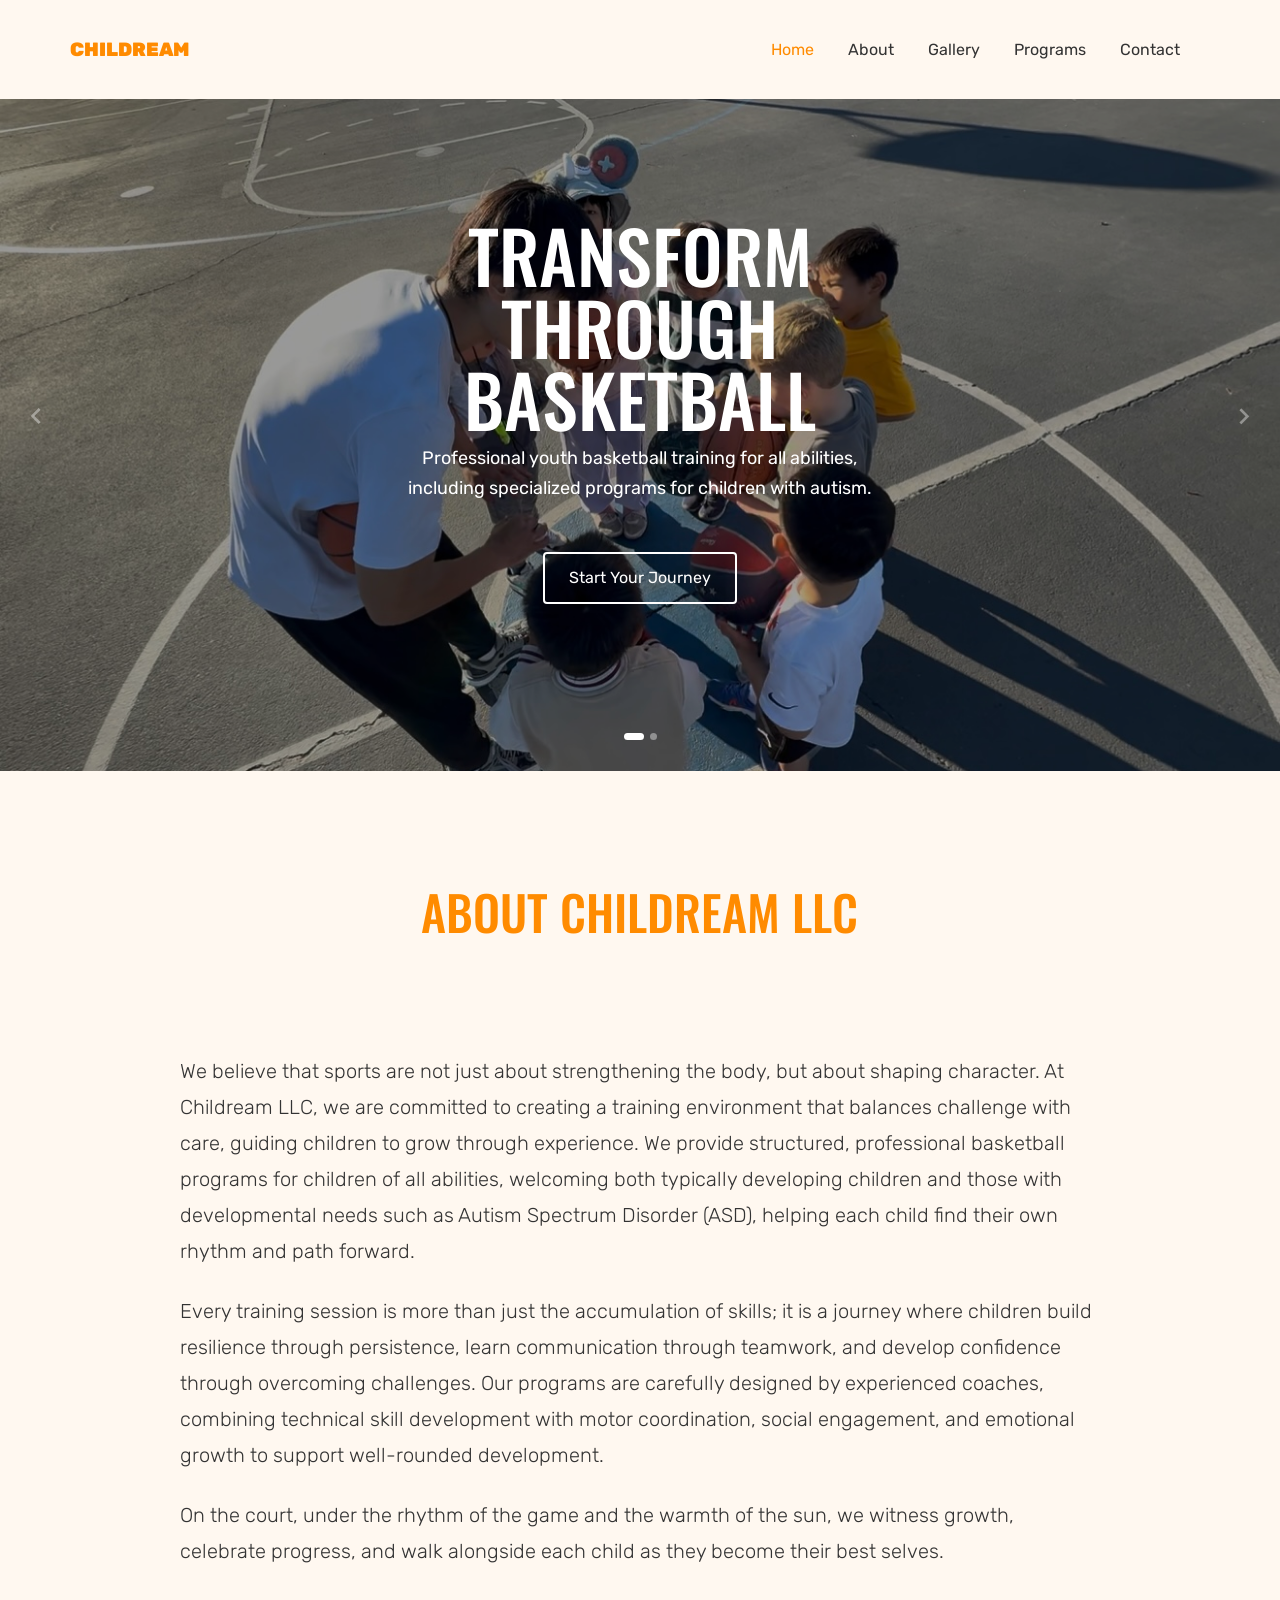
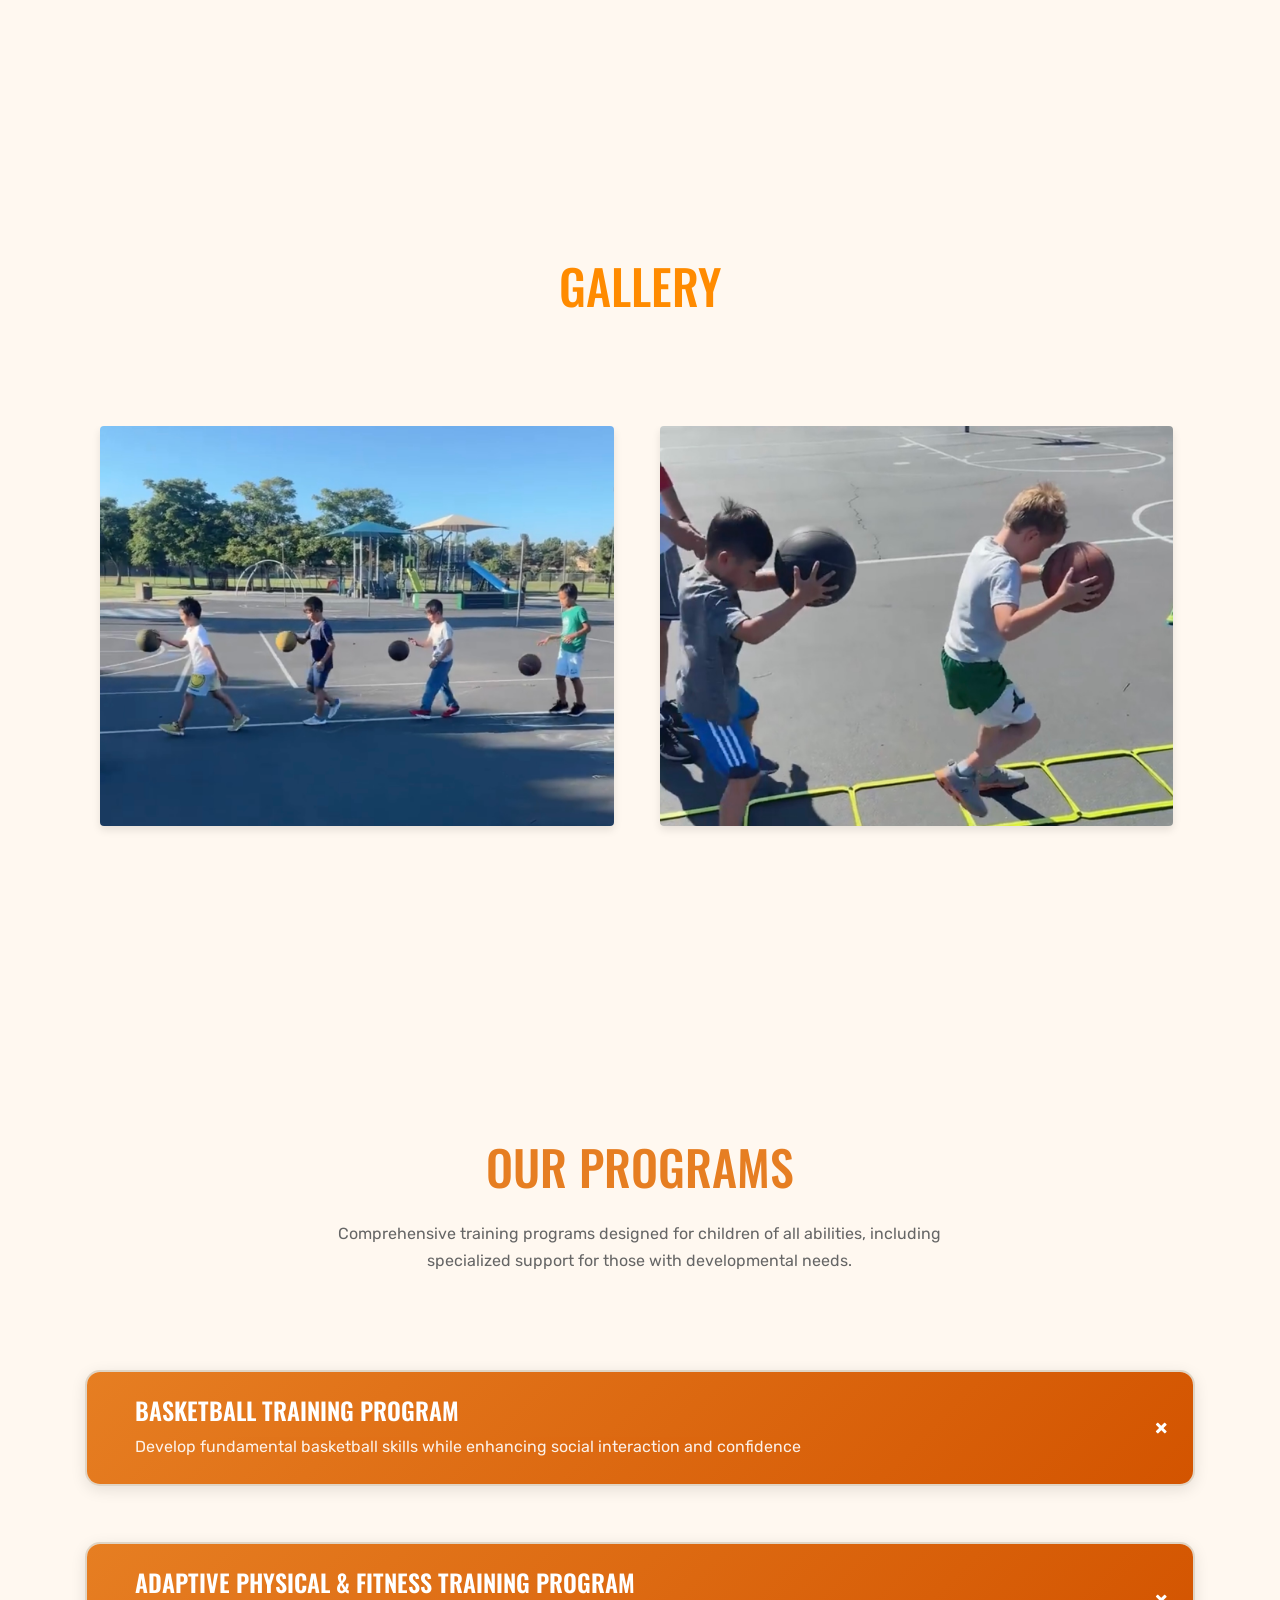
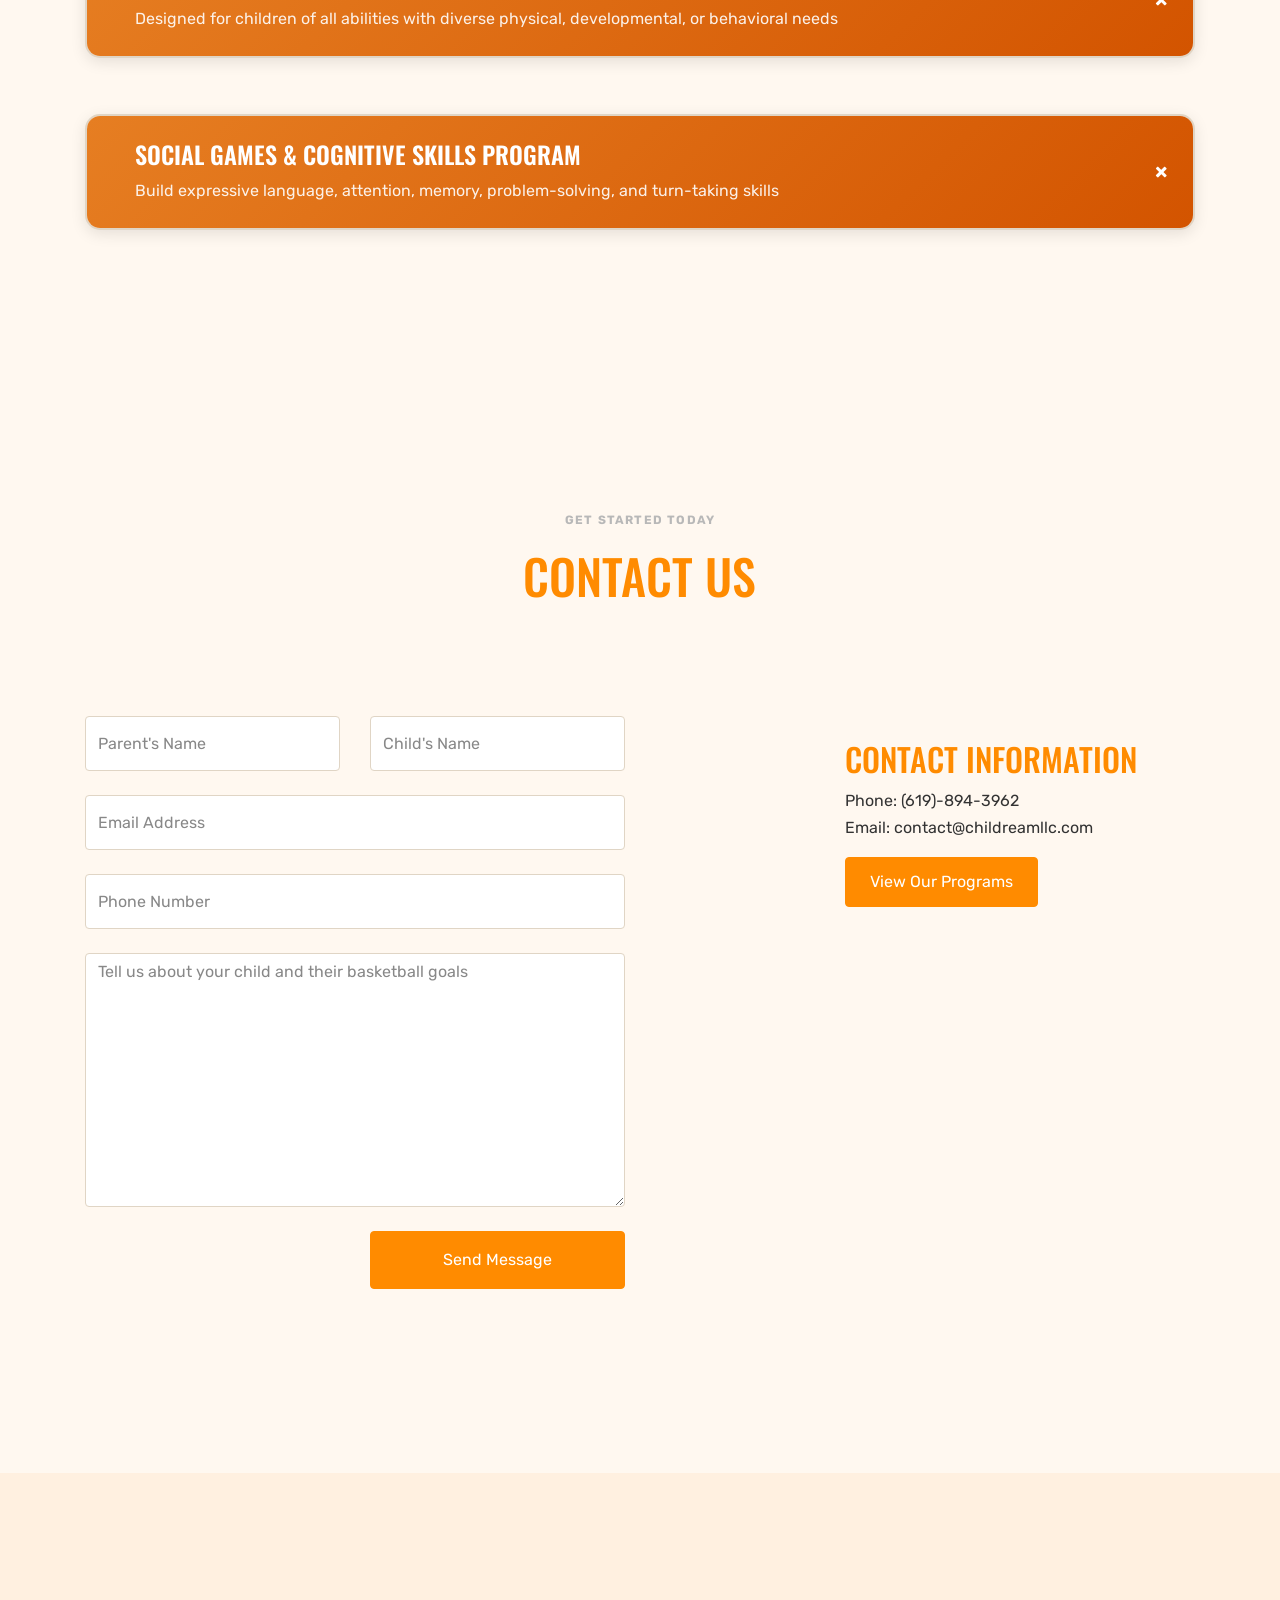
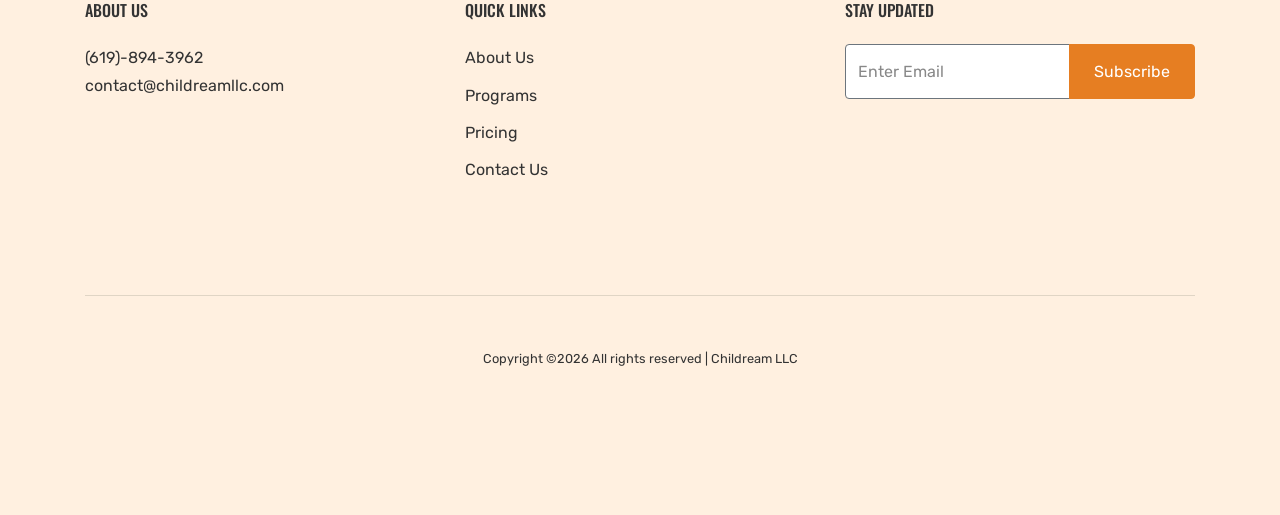
==== commit b224ebc5: "Version 1.3; Gallery changed to scorlling mode, added more pics" ====
--- a/index.html
+++ b/index.html
@@ -180,15 +180,23 @@
               </div>
             </div>
           </div>
-          <div class="row">
-            <div class="col-md-4 mb-4" data-aos="fade-up" data-aos-delay="" data-aos-offset="100">
-              <img src="images/gallery_1.jpg" alt="Basketball Training" class="img-fluid rounded">
-            </div>
-            <div class="col-md-4 mb-4" data-aos="fade-up" data-aos-delay="" data-aos-offset="100">
-              <img src="images/gallery_2.jpg" alt="Basketball Training" class="img-fluid rounded">
-            </div>
-            <div class="col-md-4 mb-4" data-aos="fade-up" data-aos-delay="" data-aos-offset="100">
-              <img src="images/gallery_3.jpg" alt="Basketball Training" class="img-fluid rounded">
+          <div class="gallery-scroll-container">
+            <div class="gallery-row">
+              <div class="col-md-4 mb-4" data-aos="fade-up" data-aos-delay="" data-aos-offset="100">
+                <img src="images/gallery_1.jpg" alt="Basketball Training" class="img-fluid rounded">
+              </div>
+              <div class="col-md-4 mb-4" data-aos="fade-up" data-aos-delay="" data-aos-offset="100">
+                <img src="images/gallery_2.jpg" alt="Basketball Training" class="img-fluid rounded">
+              </div>
+              <div class="col-md-4 mb-4" data-aos="fade-up" data-aos-delay="" data-aos-offset="100">
+                <img src="images/gallery_3.jpg" alt="Basketball Training" class="img-fluid rounded">
+              </div>
+              <div class="col-md-4 mb-4" data-aos="fade-up" data-aos-delay="" data-aos-offset="100">
+                <img src="images/gallery_4.jpg" alt="Basketball Training" class="img-fluid rounded">
+              </div>
+              <div class="col-md-4 mb-4" data-aos="fade-up" data-aos-delay="" data-aos-offset="100">
+                <img src="images/gallery_5.jpg" alt="Basketball Training" class="img-fluid rounded">
+              </div>
             </div>
           </div>
         </div>
--- a/css/style.css
+++ b/css/style.css
@@ -1996,4 +1996,78 @@
 /* Additional program card refinements */
 .program-card {
   margin-bottom: 2rem;
+}
+
+/* Gallery Scroll Styles */
+.gallery-scroll-container {
+  overflow-x: auto;
+  overflow-y: hidden;
+  -webkit-overflow-scrolling: touch;
+  scrollbar-width: thin;
+  scrollbar-color: #e67e22 #e0d5c5;
+}
+
+.gallery-scroll-container::-webkit-scrollbar {
+  height: 8px;
+}
+
+.gallery-scroll-container::-webkit-scrollbar-track {
+  background: #e0d5c5;
+  border-radius: 4px;
+}
+
+.gallery-scroll-container::-webkit-scrollbar-thumb {
+  background: #e67e22;
+  border-radius: 4px;
+}
+
+.gallery-scroll-container::-webkit-scrollbar-thumb:hover {
+  background: #d35400;
+}
+
+.gallery-row {
+  display: flex;
+  min-width: max-content;
+  gap: 1rem;
+}
+
+.gallery-row .col-md-4 {
+  flex: 0 0 auto;
+  width: calc(33.333% - 0.667rem);
+  min-width: 300px;
+}
+
+/* 确保在任何设备上都固定显示3张图片 */
+.gallery-scroll-container {
+  width: 100%;
+}
+
+.gallery-row .col-md-4:nth-child(1),
+.gallery-row .col-md-4:nth-child(2),
+.gallery-row .col-md-4:nth-child(3) {
+  flex: 0 0 calc(33.333% - 0.667rem);
+  width: calc(33.333% - 0.667rem);
+}
+
+.gallery-row .col-md-4:nth-child(4),
+.gallery-row .col-md-4:nth-child(5) {
+  flex: 0 0 calc(33.333% - 0.667rem);
+  width: calc(33.333% - 0.667rem);
+}
+
+/* Mobile responsive - 保持3列布局 */
+@media (max-width: 768px) {
+  .gallery-row .col-md-4 {
+    min-width: 250px;
+    flex: 0 0 calc(33.333% - 0.667rem);
+    width: calc(33.333% - 0.667rem);
+  }
+}
+
+@media (max-width: 576px) {
+  .gallery-row .col-md-4 {
+    min-width: 200px;
+    flex: 0 0 calc(33.333% - 0.667rem);
+    width: calc(33.333% - 0.667rem);
+  }
 }
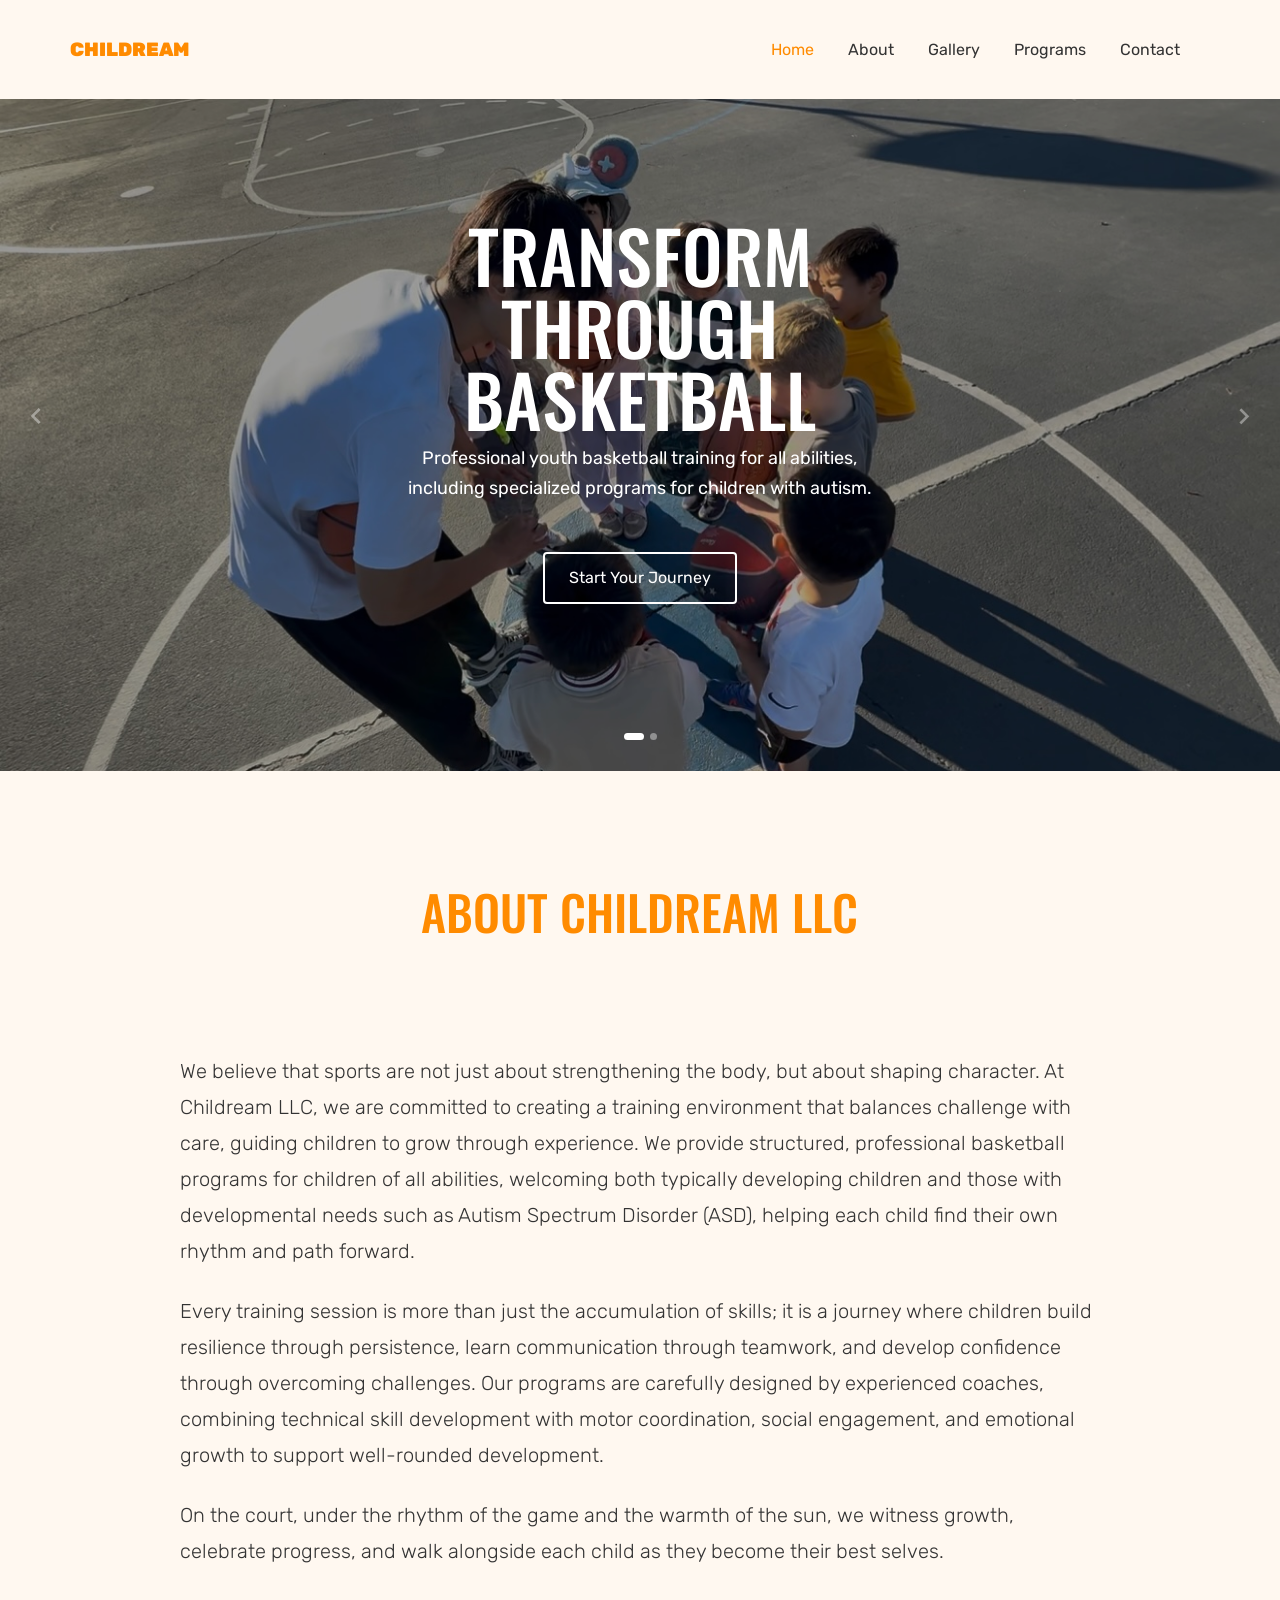
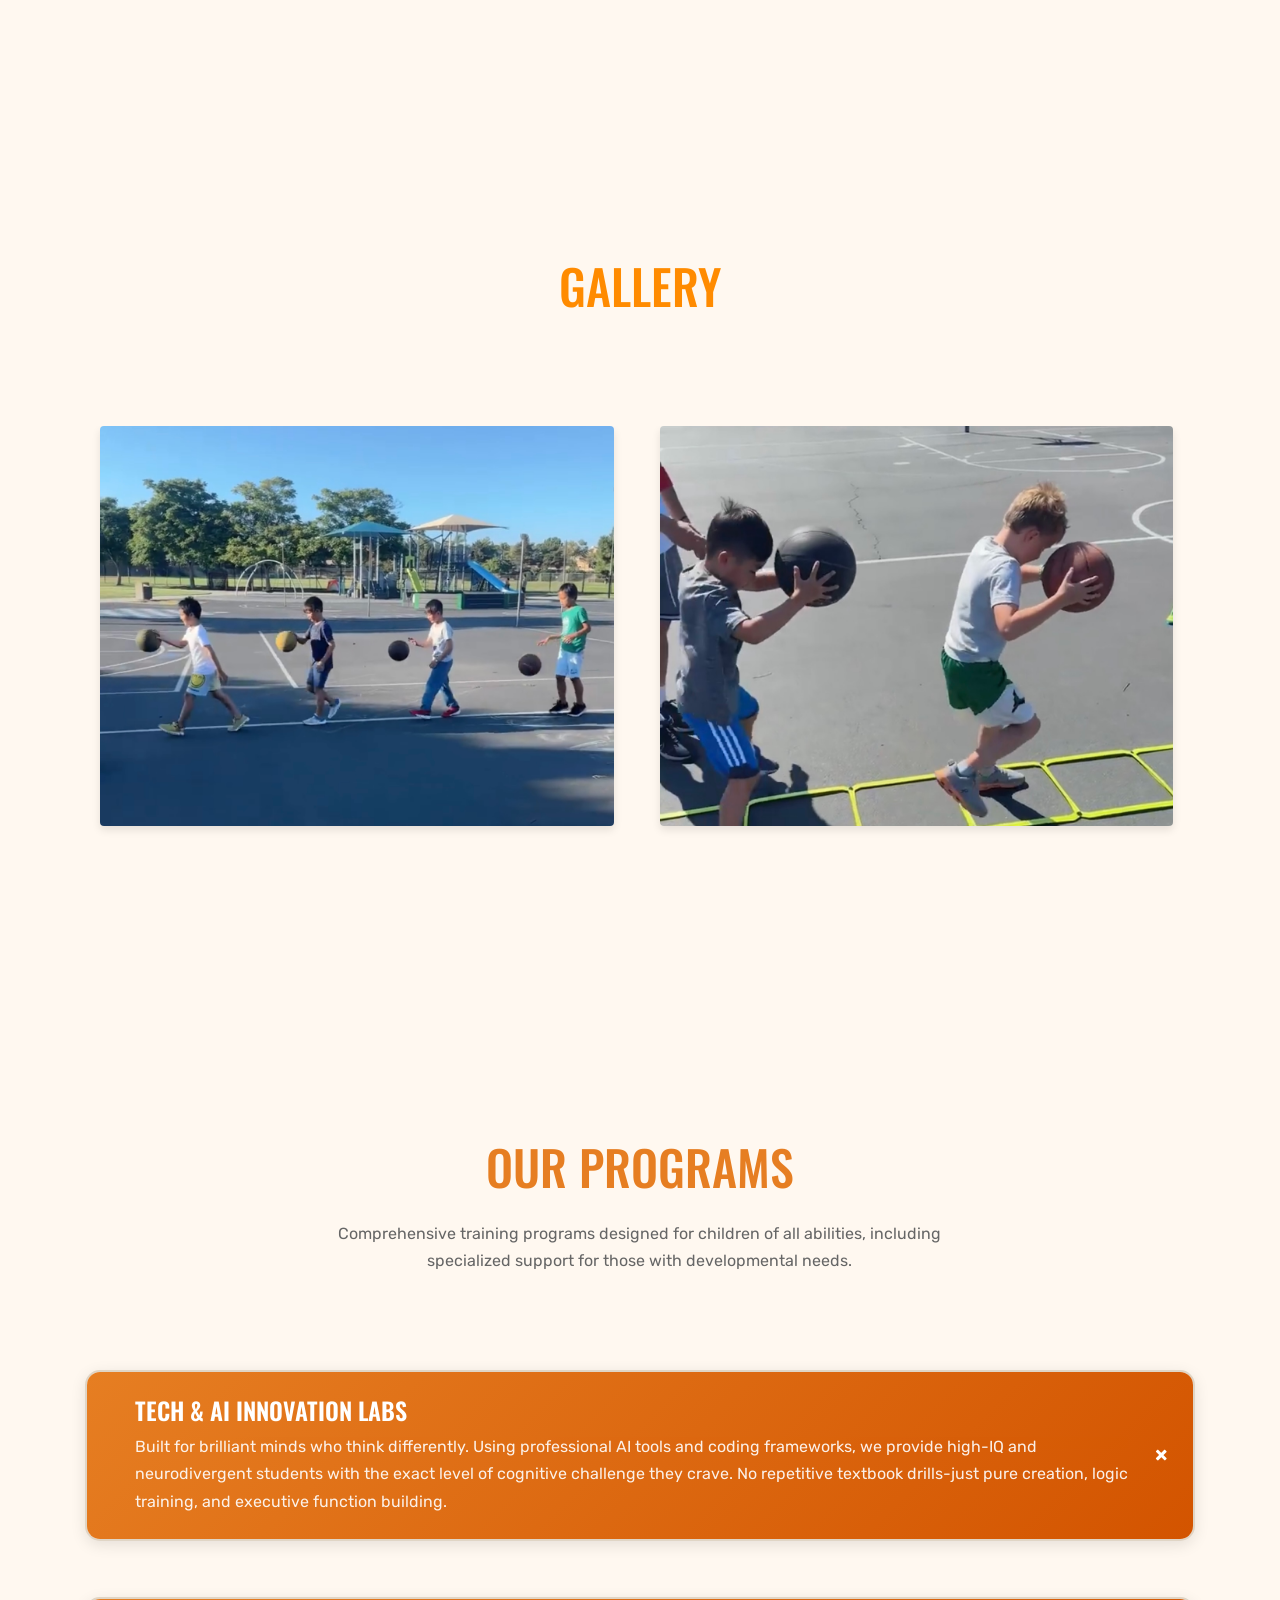
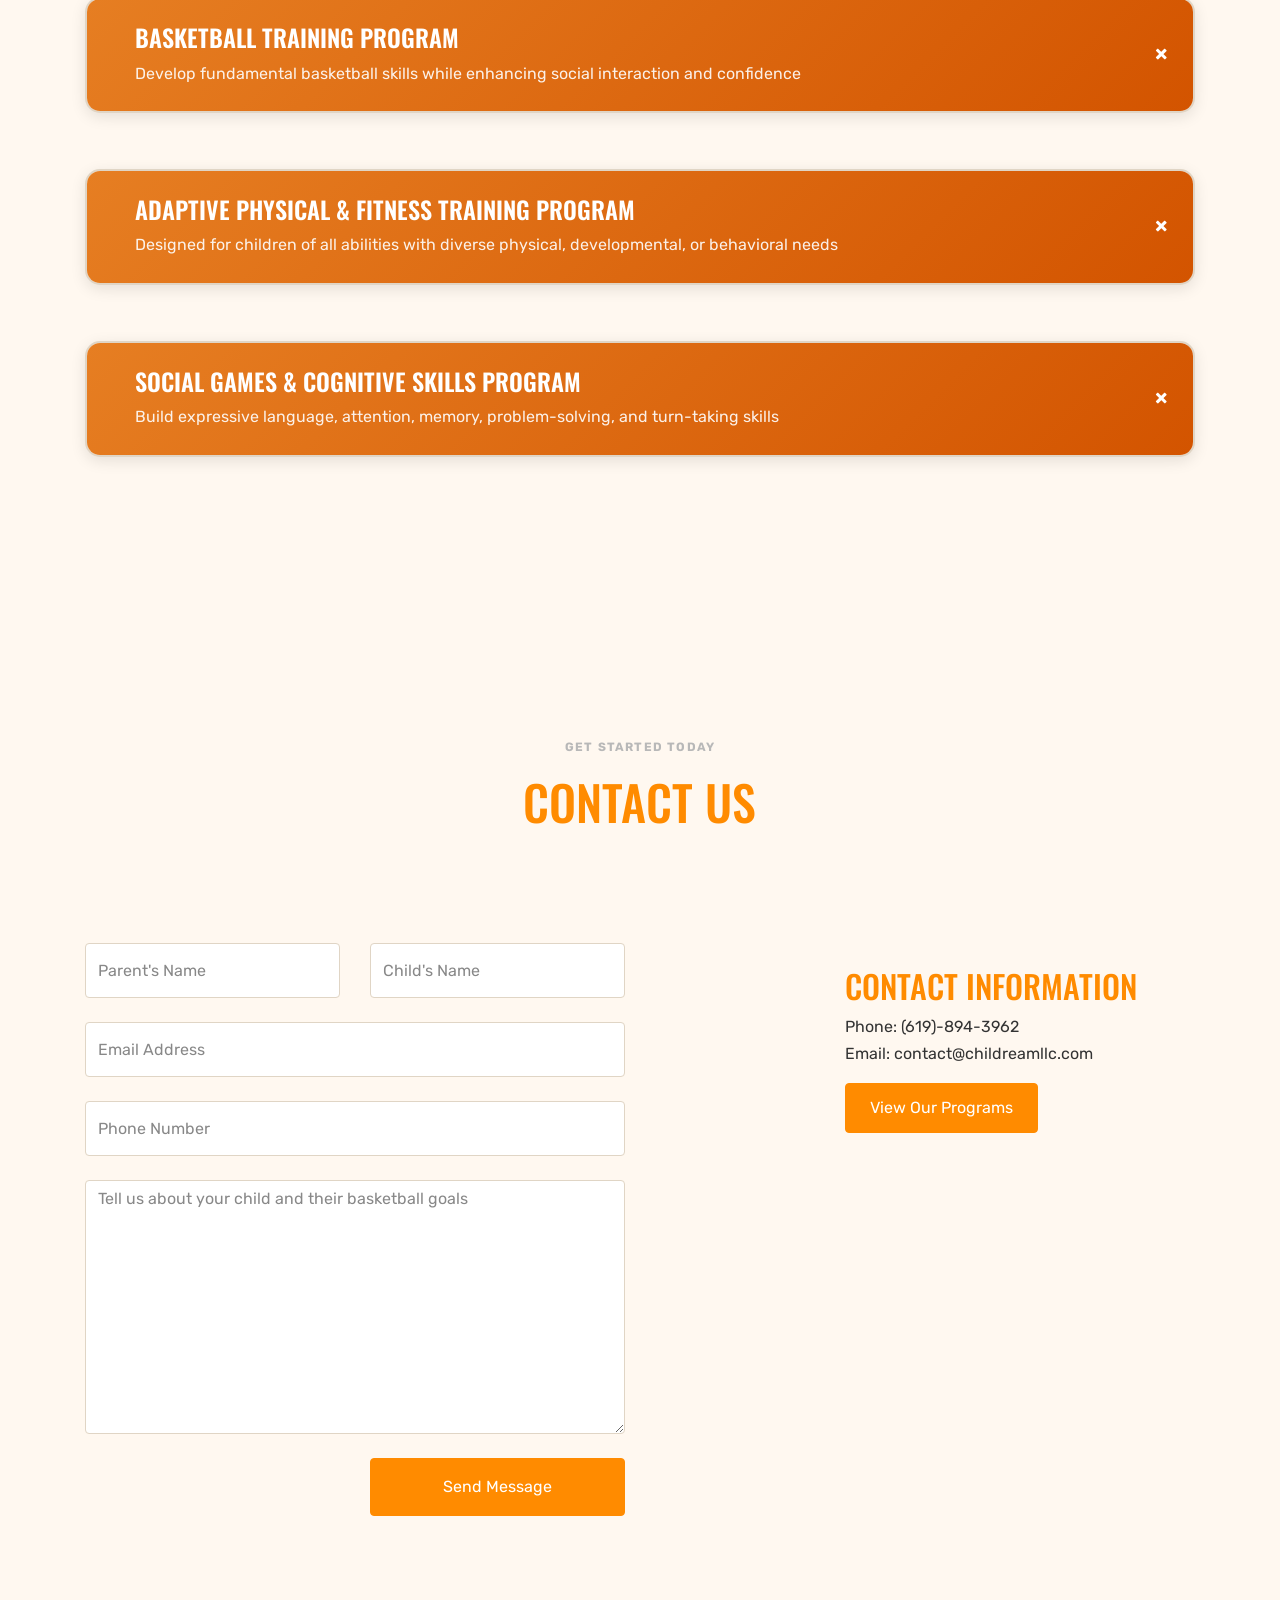
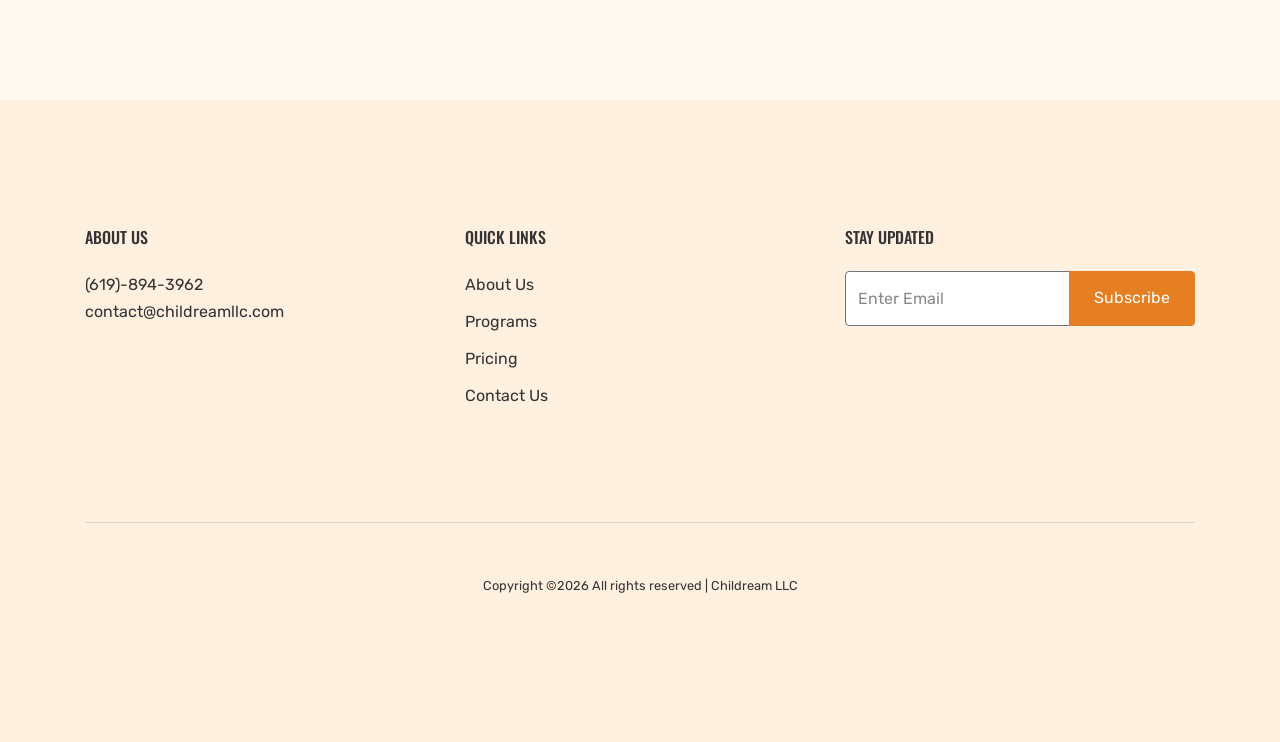
==== commit 7a987545: "Updated promgram section for "Tech & AI Program"" ====
--- a/index.html
+++ b/index.html
@@ -209,6 +209,68 @@
               <div class="block-heading-1" data-aos="fade-up" data-aos-delay="" data-aos-offset="100">
                 <h2>Our Programs</h2>
                 <p class="mt-4">Comprehensive training programs designed for children of all abilities, including specialized support for those with developmental needs.</p>
+              </div>
+            </div>
+          </div>
+
+          <!-- Tech & AI Innovation Labs -->
+          <div class="row mb-4" data-aos="fade-up" data-aos-delay="" data-aos-offset="100">
+            <div class="col-12">
+              <div class="program-card">
+                <div class="program-header" data-toggle="collapse" data-target="#ai-labs-collapse" aria-expanded="false" aria-controls="ai-labs-collapse">
+                  <div class="program-icon">
+                    <!-- <svg class="program-icon-svg" viewBox="0 0 24 24" aria-hidden="true">
+                      <path d="M4 5h16v10H4V5zm2 2v6h12V7H6zm1 10h10v2H7v-2z"></path>
+                    </svg> -->
+                  </div>
+                  <div class="program-title">
+                    <h3>Tech &amp; AI Innovation Labs</h3>
+                    <p class="program-subtitle">Built for brilliant minds who think differently. Using professional AI tools and coding frameworks, we provide high-IQ and neurodivergent students with the exact level of cognitive challenge they crave. No repetitive textbook drills-just pure creation, logic training, and executive function building.</p>
+                  </div>
+                  <div class="program-toggle">
+                    <span class="toggle-icon">+</span>
+                  </div>
+                </div>
+
+                <div class="collapse" id="ai-labs-collapse" data-parent="#services-section">
+                  <div class="program-content">
+                    <div class="row">
+                      <div class="col-md-4 mb-3">
+                        <div class="program-section">
+                          <h4 class="section-title">
+                            <!-- <svg class="section-icon" viewBox="0 0 24 24" aria-hidden="true">
+                              <path d="M3 5h18v12H3V5zm2 2v8h14V7H5zm7.2 3.2L9.5 13l1.1 1.1 3.8-3.8-3.8-3.8L9.5 7.6l2.7 2.6zm2.3 4.8h3v1.5h-3V15z"></path>
+                            </svg> -->
+                            1:1 Foundation &amp; Exploration
+                          </h4>
+                          <p>For students ready to discover their tech spark. We ditch the rigid curriculum and match their unique pacing and attention style. By exploring a variety of AI tools, automation, and logic puzzles, we find what truly engages them without ever making them feel bored or held back.</p>
+                        </div>
+                      </div>
+                      <div class="col-md-4 mb-3">
+                        <div class="program-section">
+                          <h4 class="section-title">
+                            <!-- <svg class="section-icon" viewBox="0 0 24 24" aria-hidden="true">
+                              <path d="M19.4 13a7.9 7.9 0 0 0 0-2l2-1.5-2-3.5-2.4 1a7.8 7.8 0 0 0-1.7-1L15 3h-4l-.3 2a7.8 7.8 0 0 0-1.7 1l-2.4-1-2 3.5 2 1.5a7.9 7.9 0 0 0 0 2l-2 1.5 2 3.5 2.4-1a7.8 7.8 0 0 0 1.7 1l.3 2h4l.3-2a7.8 7.8 0 0 0 1.7-1l2.4 1 2-3.5-2-1.5zM13 15h-2v-2h2v2zm0-4h-2V7h2v4z"></path>
+                            </svg> -->
+                            1:1 Personalized Project Lab
+                          </h4>
+                          <p>The ultimate deep-dive for driven minds. Students work side-by-side with an engineer to build a real-world project entirely tailored to their current obsession-be it a data dashboard, a custom AI agent, or a physics sandbox. We focus on extreme ownership, problem-solving, and building frustration tolerance through real engineering "debugging".</p>
+                        </div>
+                      </div>
+                      <div class="col-md-4 mb-3">
+                        <div class="program-section">
+                          <h4 class="section-title">
+                            <!-- <svg class="section-icon" viewBox="0 0 24 24" aria-hidden="true">
+                              <path d="M6 4a2 2 0 1 1 0 4 2 2 0 0 1 0-4zm12 6a2 2 0 1 1 0 4 2 2 0 0 1 0-4zM8 6h6v2H8V6zm8 6h-6v-2h6v2zM6 16a2 2 0 1 1 0 4 2 2 0 0 1 0-4zm2 1h6v2H8v-2zm10-1a2 2 0 1 1 0 4 2 2 0 0 1 0-4z"></path>
+                            </svg> -->
+                            Agile Collaborative Group
+                          </h4>
+                          <p>Teamwork, redefined for the neurodivergent mind. Operating like a Silicon Valley startup incubator, small squads of students collaborate on a unified tech build. Rather than forced social exercises, they learn organic communication, role-delegation, and leadership by working toward a shared, high-level technological goal.</p>
+                        </div>
+                      </div>
+                    </div>
+                  </div>
+                </div>
               </div>
             </div>
           </div>
--- a/css/style.css
+++ b/css/style.css
@@ -1671,6 +1671,13 @@
   display: block;
 }
 
+.program-icon-svg {
+  width: 48px;
+  height: 48px;
+  fill: #ffffff;
+  display: block;
+}
+
 .program-title {
   flex-grow: 1;
 }
@@ -1740,6 +1747,14 @@
   margin-bottom: 1rem;
   border-bottom: 2px solid #f0f0f0;
   padding-bottom: 0.5rem;
+}
+
+.section-icon {
+  width: 20px;
+  height: 20px;
+  fill: #e67e22;
+  margin-right: 0.45rem;
+  vertical-align: -3px;
 }
 
 .program-section p {
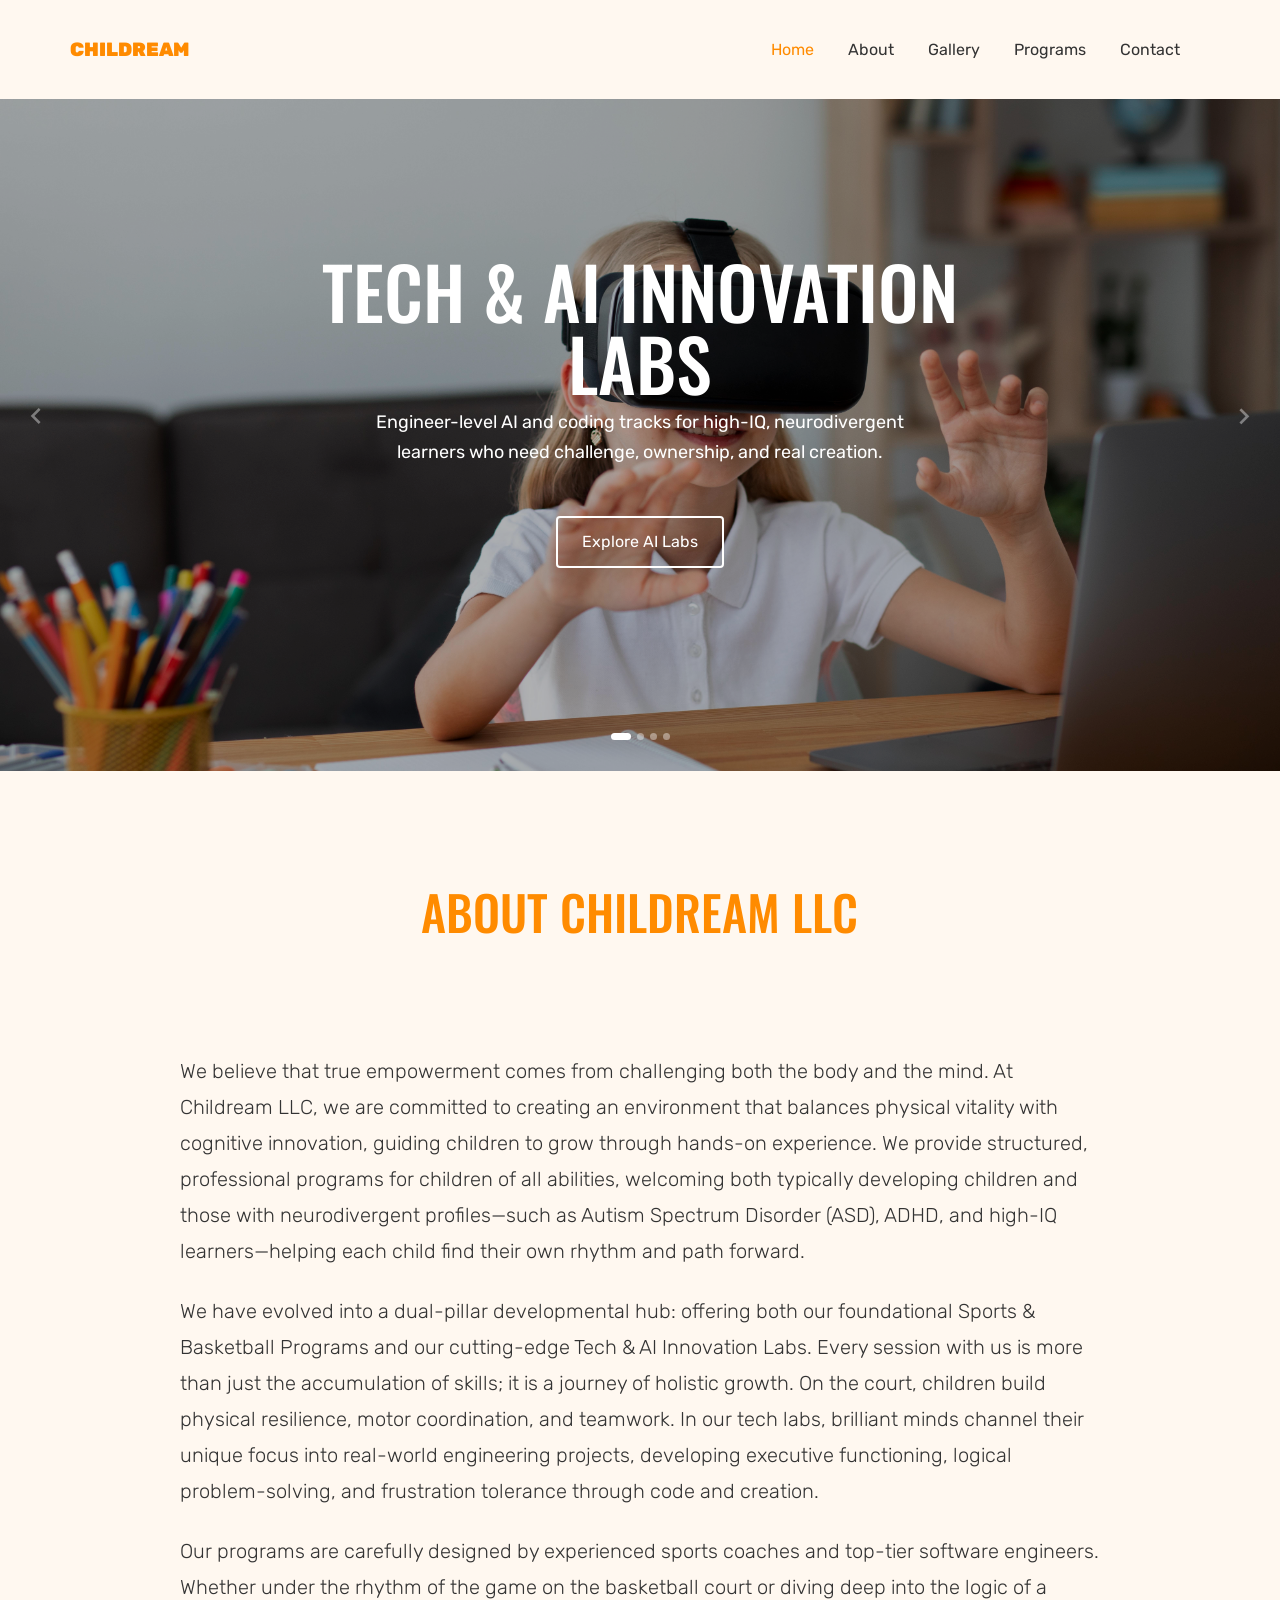
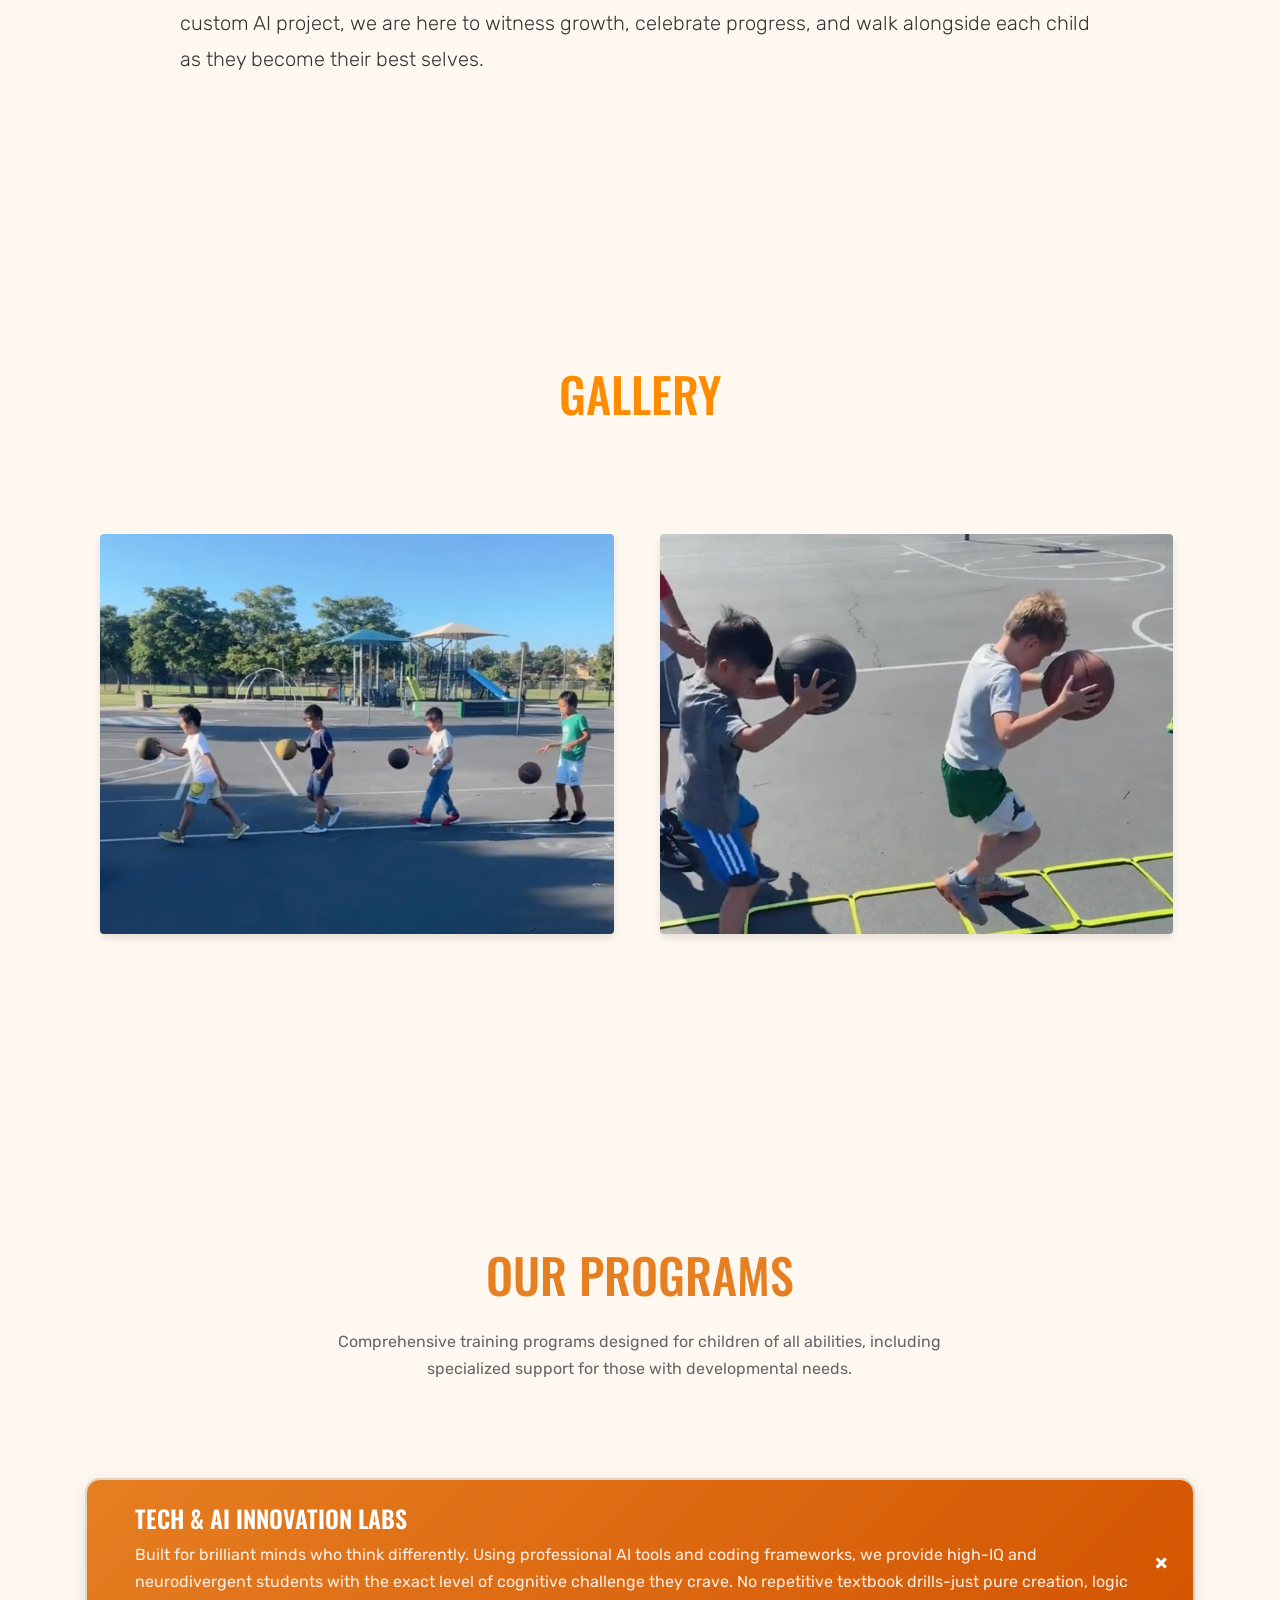
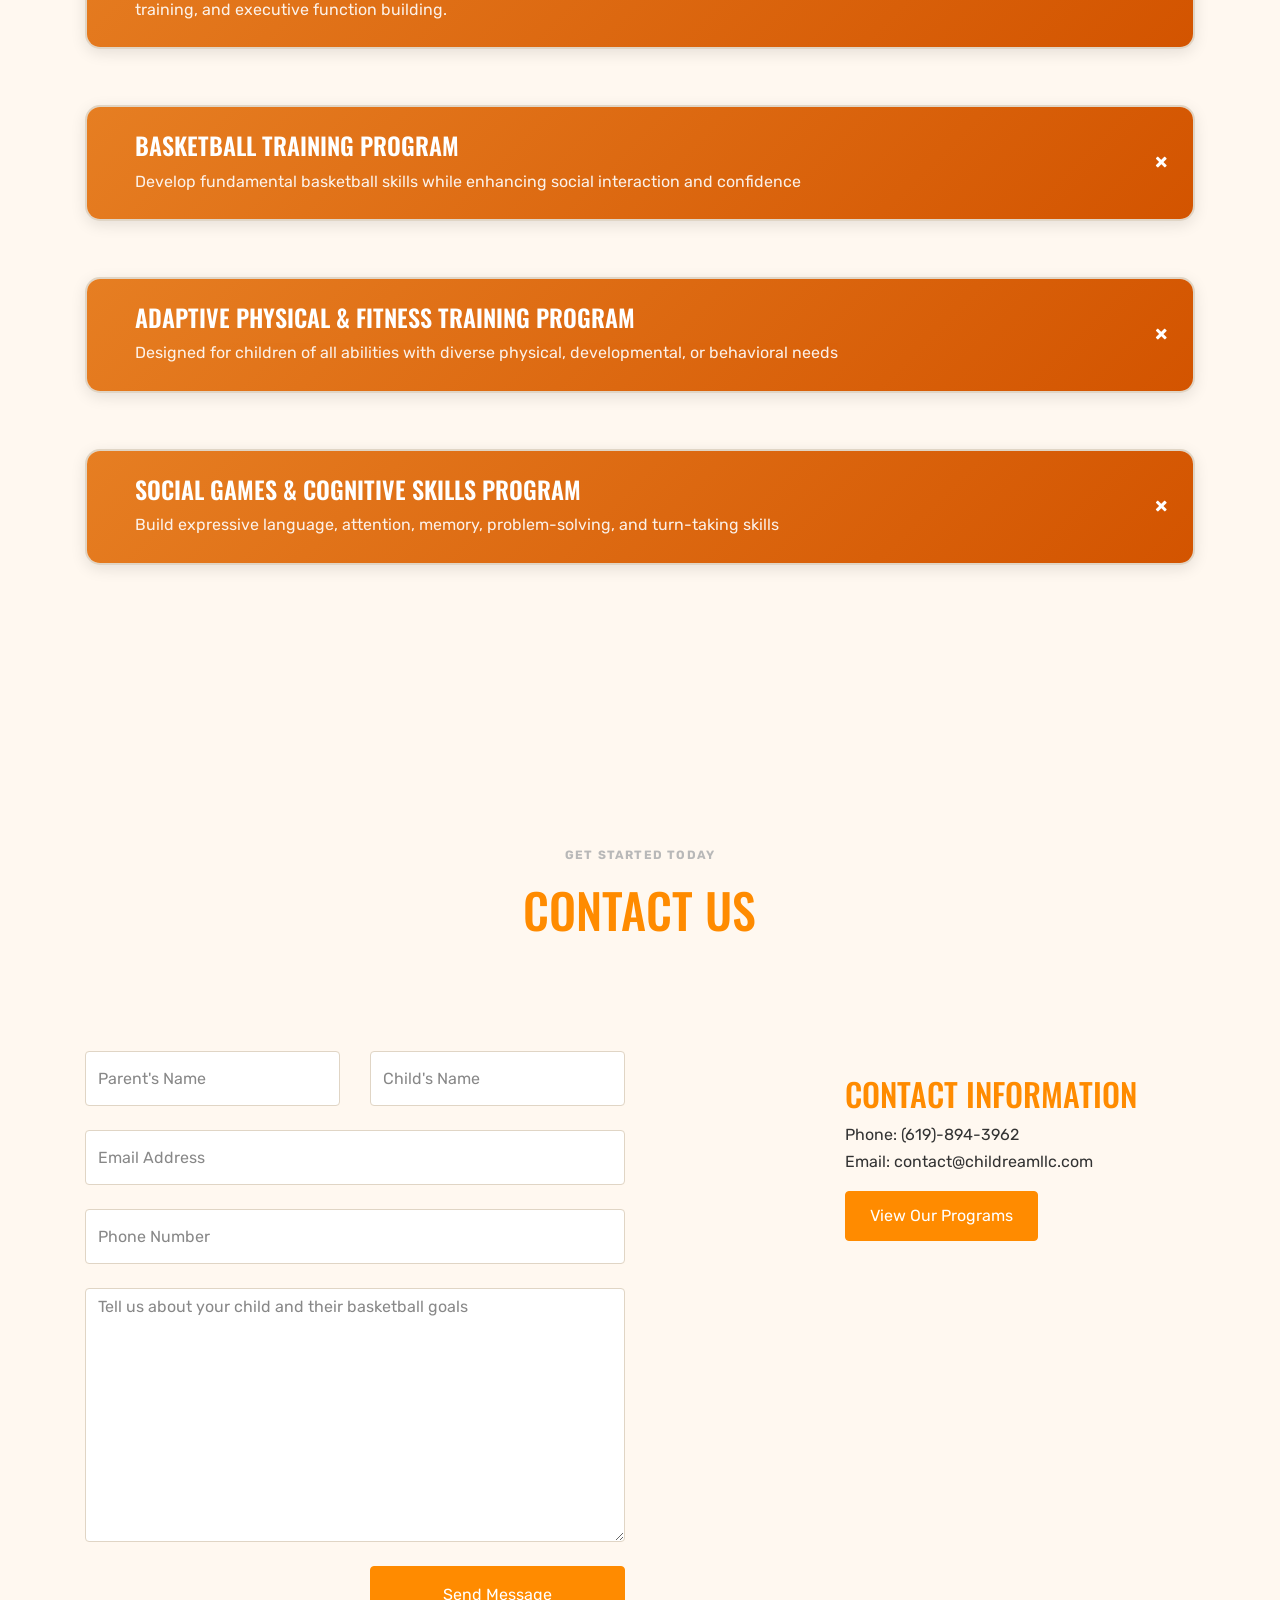
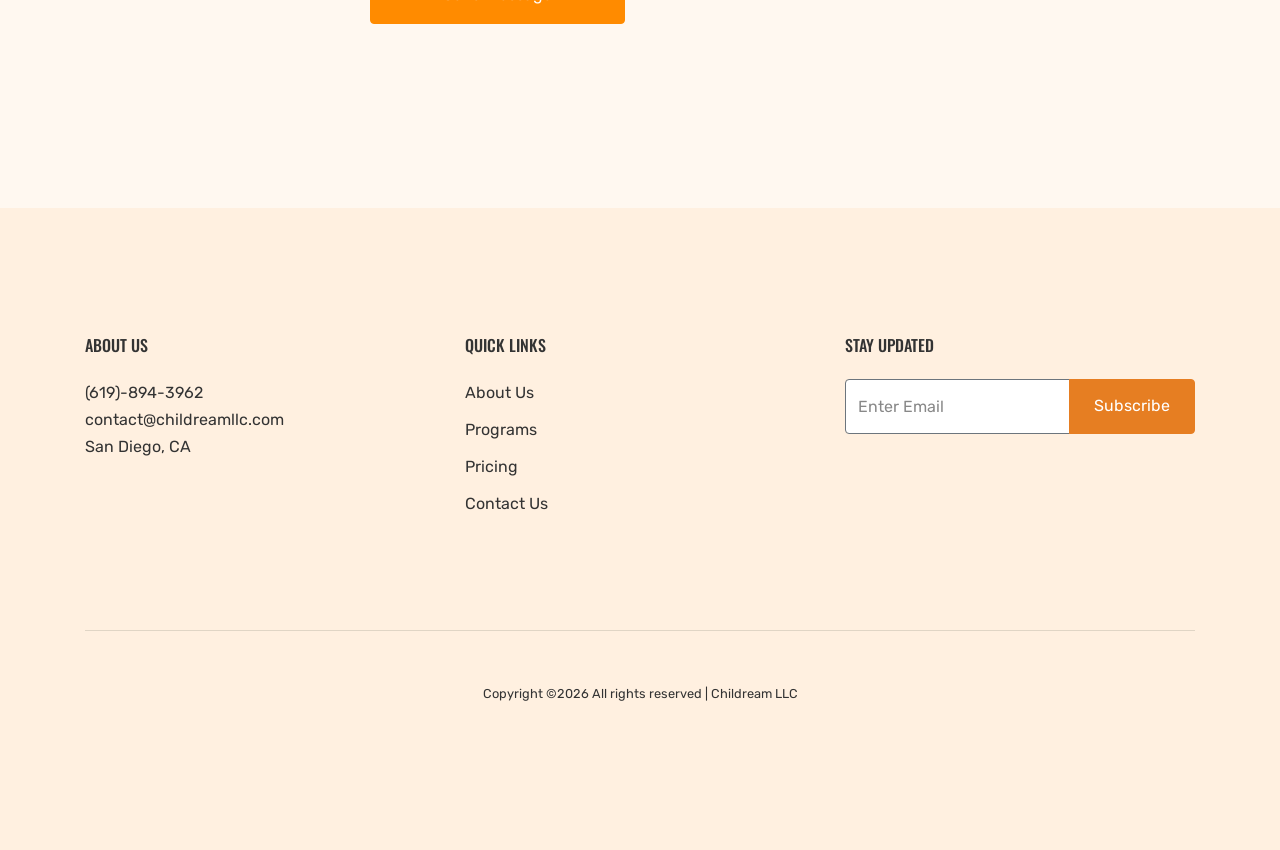
==== commit 51f8e1de: "updated top section with two new pics; updated about us section" ====
--- a/index.html
+++ b/index.html
@@ -84,6 +84,38 @@
       </header>
 
       <div class="owl-carousel slide-one-item">
+        <div class="site-section-cover overlay img-bg-section" style="background-image: url('images/top_ai.jpg'); " >
+          <div class="container">
+            <div class="row align-items-center justify-content-center text-center">
+              <div class="col-md-12 col-lg-8">
+                <h1 data-aos="fade-up" data-aos-delay="">Tech &amp; AI Innovation Labs</h1>
+                <p class="mb-5 w-75 mx-auto" data-aos="fade-up" data-aos-delay="100">
+                  Engineer-level AI and coding tracks for high-IQ, neurodivergent learners who need challenge, ownership, and real creation.
+                </p>
+                <p data-aos="fade-up" data-aos-delay="200">
+                  <a href="#ai-program" class="btn btn-outline-white border-w-2 btn-md">Explore AI Labs</a>
+                </p>
+              </div>
+            </div>
+          </div>
+        </div>
+
+        <div class="site-section-cover overlay img-bg-section" style="background-image: url('images/top_social.jpg'); " >
+          <div class="container">
+            <div class="row align-items-center justify-content-center text-center">
+              <div class="col-md-12 col-lg-8">
+                <h1 data-aos="fade-up" data-aos-delay="">Social Cognitive Skills Lab</h1>
+                <p class="mb-5 w-75 mx-auto" data-aos="fade-up" data-aos-delay="100">
+                  Structured social games and cognitive challenges designed to strengthen communication, attention, and real-time problem-solving.
+                </p>
+                <p data-aos="fade-up" data-aos-delay="200">
+                  <a href="#social-program" class="btn btn-outline-white border-w-2 btn-md">View Social Program</a>
+                </p>
+              </div>
+            </div>
+          </div>
+        </div>
+
         <div class="site-section-cover overlay img-bg-section" style="background-image: url('images/top_1.jpg'); " >
           <div class="container">
             <div class="row align-items-center justify-content-center text-center">
@@ -129,11 +161,11 @@
           <div class="row justify-content-center mb-5">
             <div class="col-md-10">
               <div data-aos="fade-up" data-aos-delay="" data-aos-offset="100">
-                <p class="lead mb-4">We believe that sports are not just about strengthening the body, but about shaping character. At Childream LLC, we are committed to creating a training environment that balances challenge with care, guiding children to grow through experience. We provide structured, professional basketball programs for children of all abilities, welcoming both typically developing children and those with developmental needs such as Autism Spectrum Disorder (ASD), helping each child find their own rhythm and path forward.</p>
+                <p class="lead mb-4">We believe that true empowerment comes from challenging both the body and the mind. At Childream LLC, we are committed to creating an environment that balances physical vitality with cognitive innovation, guiding children to grow through hands-on experience. We provide structured, professional programs for children of all abilities, welcoming both typically developing children and those with neurodivergent profiles—such as Autism Spectrum Disorder (ASD), ADHD, and high-IQ learners—helping each child find their own rhythm and path forward.</p>
                 
-                <p class="lead mb-4">Every training session is more than just the accumulation of skills; it is a journey where children build resilience through persistence, learn communication through teamwork, and develop confidence through overcoming challenges. Our programs are carefully designed by experienced coaches, combining technical skill development with motor coordination, social engagement, and emotional growth to support well-rounded development.</p>
+                <p class="lead mb-4">We have evolved into a dual-pillar developmental hub: offering both our foundational Sports & Basketball Programs and our cutting-edge Tech & AI Innovation Labs. Every session with us is more than just the accumulation of skills; it is a journey of holistic growth. On the court, children build physical resilience, motor coordination, and teamwork. In our tech labs, brilliant minds channel their unique focus into real-world engineering projects, developing executive functioning, logical problem-solving, and frustration tolerance through code and creation.</p>
                 
-                <p class="lead">On the court, under the rhythm of the game and the warmth of the sun, we witness growth, celebrate progress, and walk alongside each child as they become their best selves.</p>
+                <p class="lead">Our programs are carefully designed by experienced sports coaches and top-tier software engineers. Whether under the rhythm of the game on the basketball court or diving deep into the logic of a custom AI project, we are here to witness growth, celebrate progress, and walk alongside each child as they become their best selves.</p>
               </div>
             </div>
           </div>
@@ -214,7 +246,7 @@
           </div>
 
           <!-- Tech & AI Innovation Labs -->
-          <div class="row mb-4" data-aos="fade-up" data-aos-delay="" data-aos-offset="100">
+          <div class="row mb-4" id="ai-program" data-aos="fade-up" data-aos-delay="" data-aos-offset="100">
             <div class="col-12">
               <div class="program-card">
                 <div class="program-header" data-toggle="collapse" data-target="#ai-labs-collapse" aria-expanded="false" aria-controls="ai-labs-collapse">
@@ -276,7 +308,7 @@
           </div>
           
           <!-- Basketball Training Program -->
-          <div class="row mb-4" data-aos="fade-up" data-aos-delay="" data-aos-offset="100">
+          <div class="row mb-4" id="social-program" data-aos="fade-up" data-aos-delay="" data-aos-offset="100">
             <div class="col-12">
               <div class="program-card">
                 <div class="program-header" data-toggle="collapse" data-target="#basketball-collapse" aria-expanded="false" aria-controls="basketball-collapse">
@@ -767,7 +799,8 @@
                 <!-- <p>24 LONG BAY DR<br>
                 NEWPORT BEACH, CA 92660<br><br> -->
                 (619)-894-3962<br>
-                contact@childreamllc.com</p>
+                contact@childreamllc.com<br>
+                San Diego, CA</p>
                 <!-- <p>We believe that sports are not just about strengthening the body, but about shaping character. At Childream LLC, we are committed to creating a training environment that balances challenge with care, guiding children to grow through experience.</p> -->
               </div>
               <div class="col-md-4 ml-auto">
